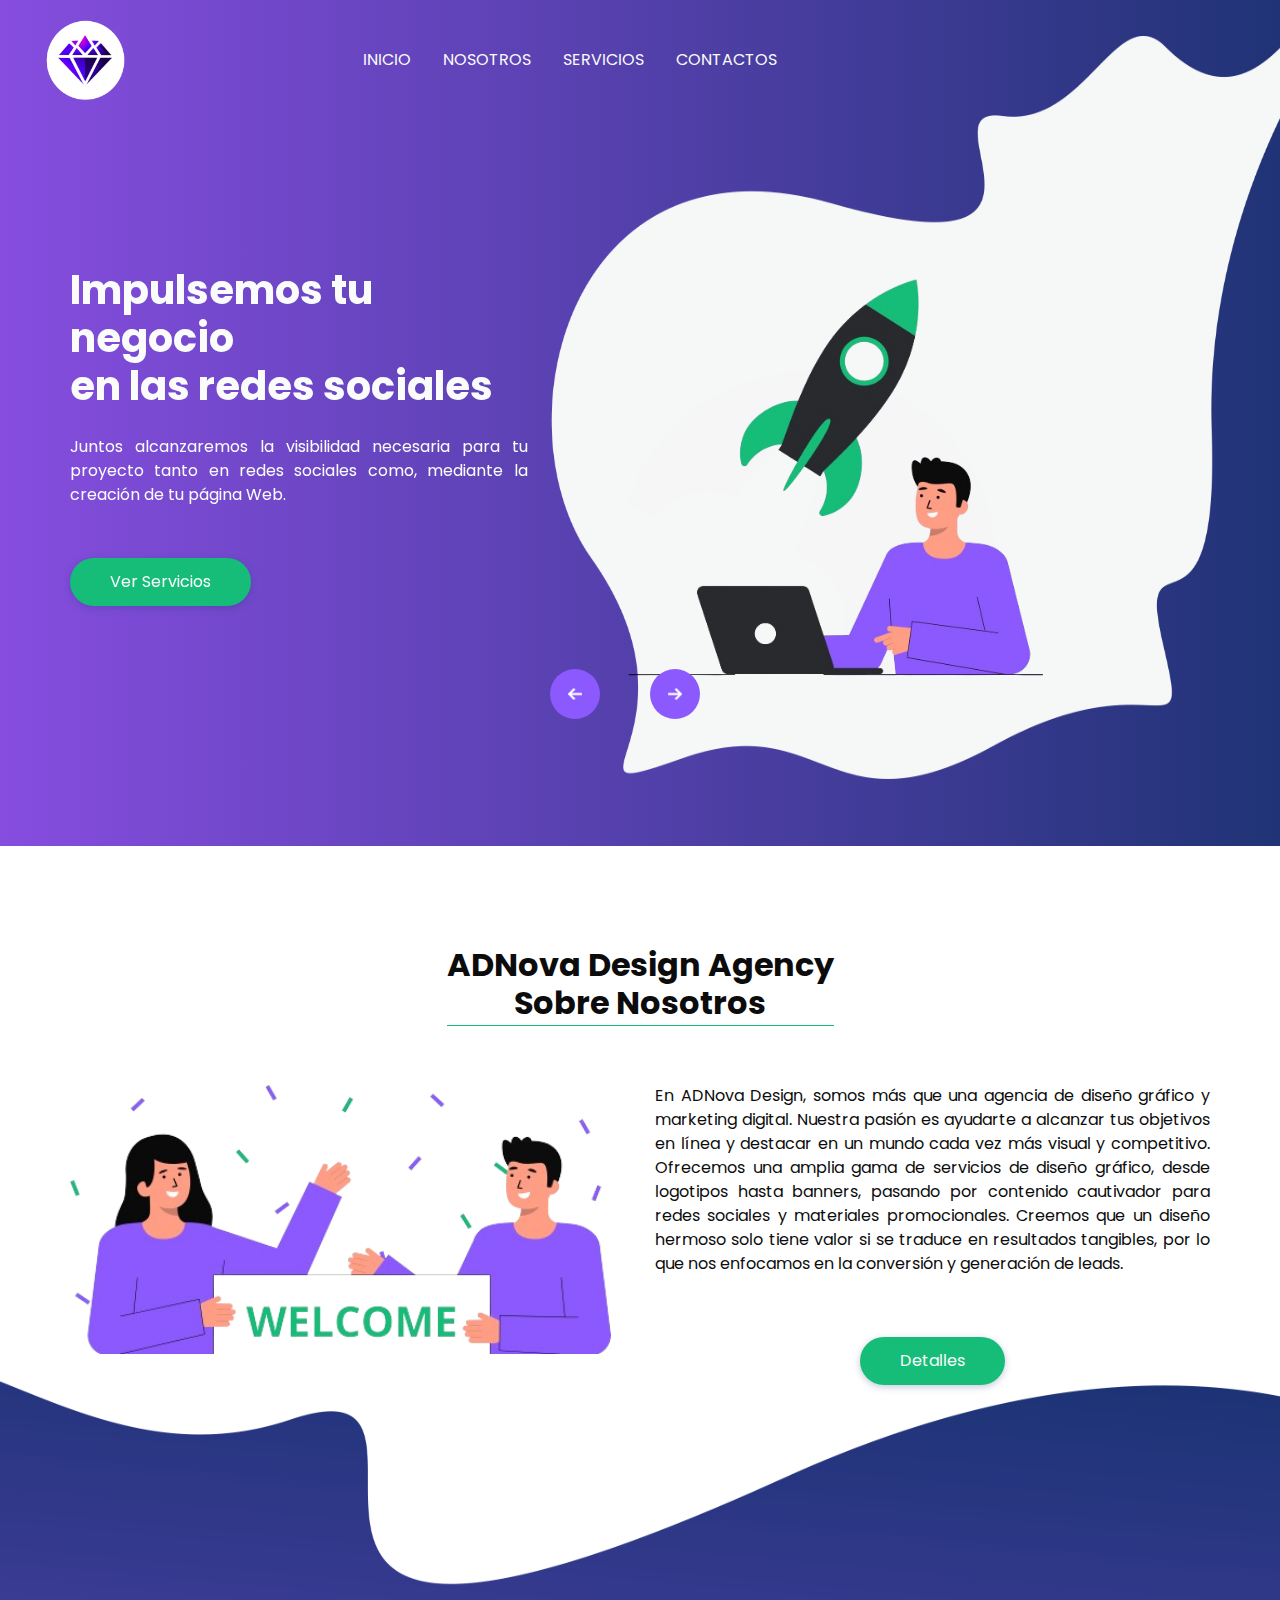
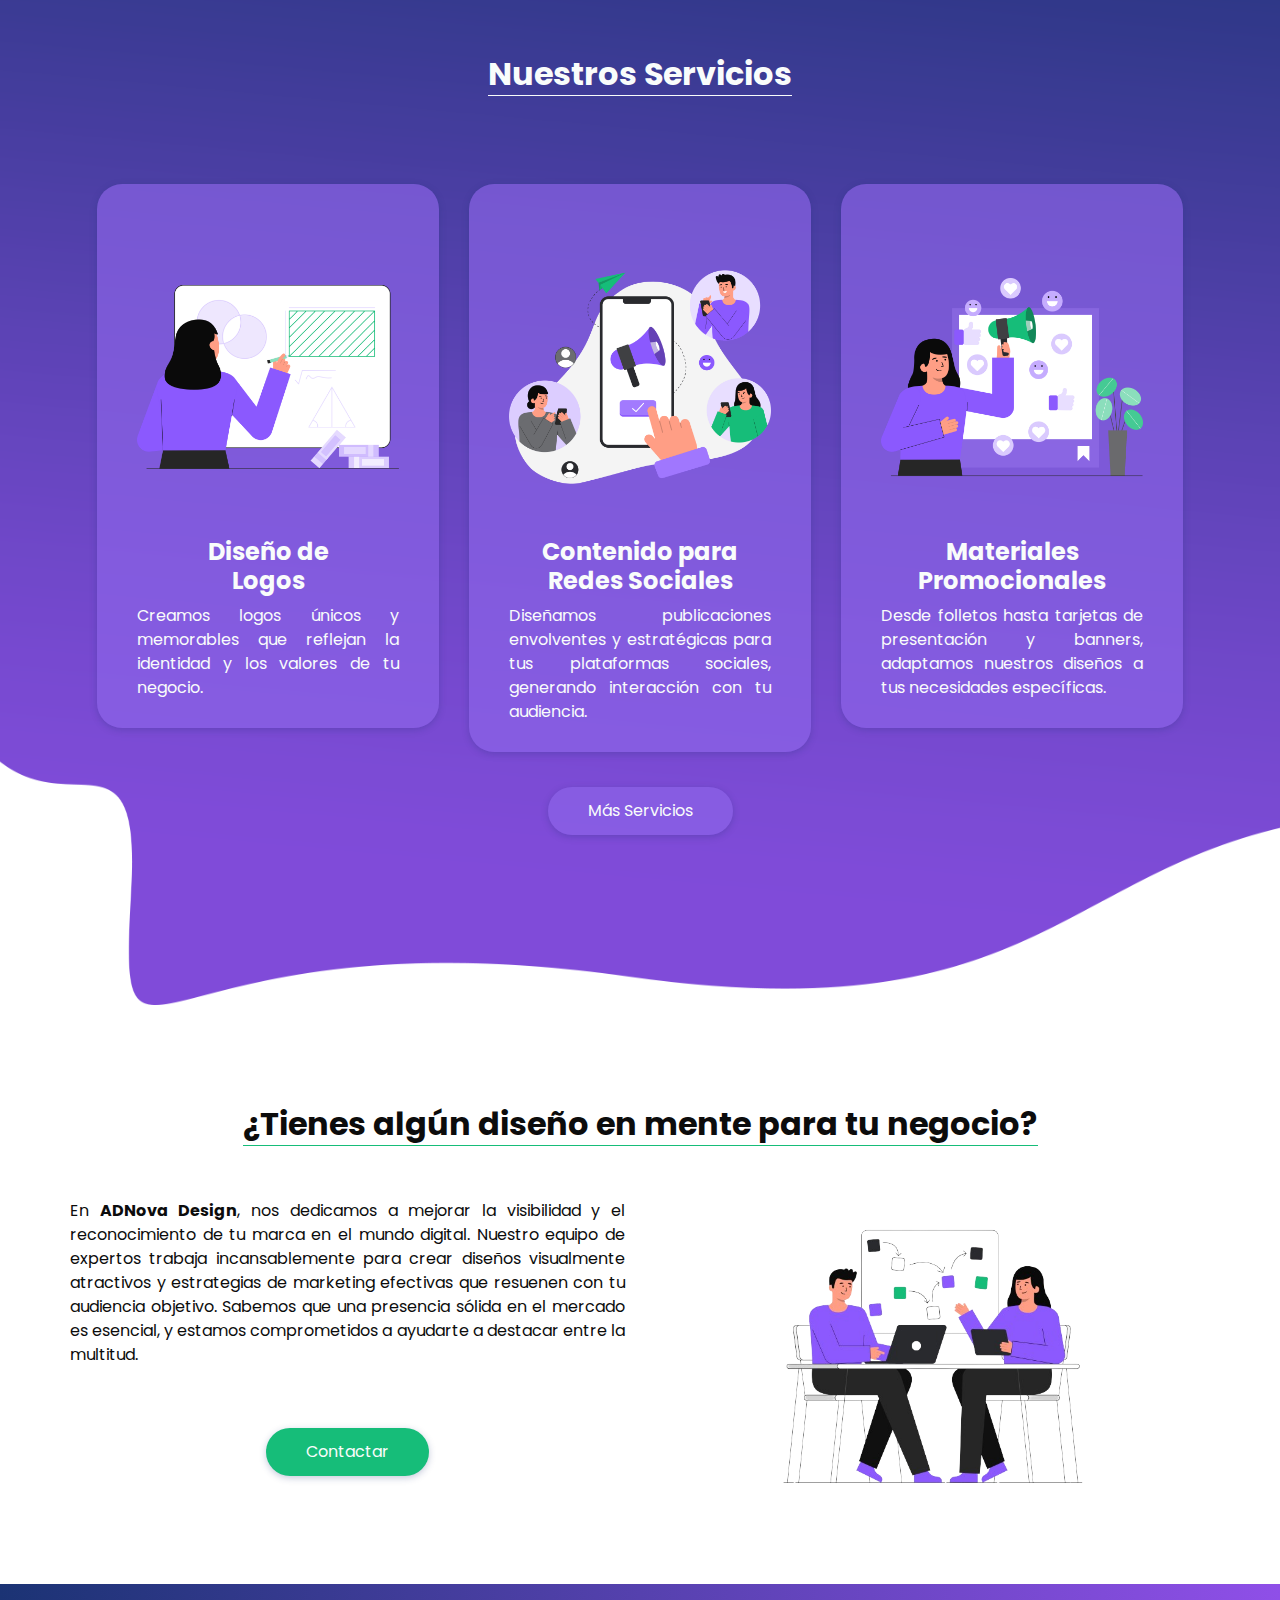
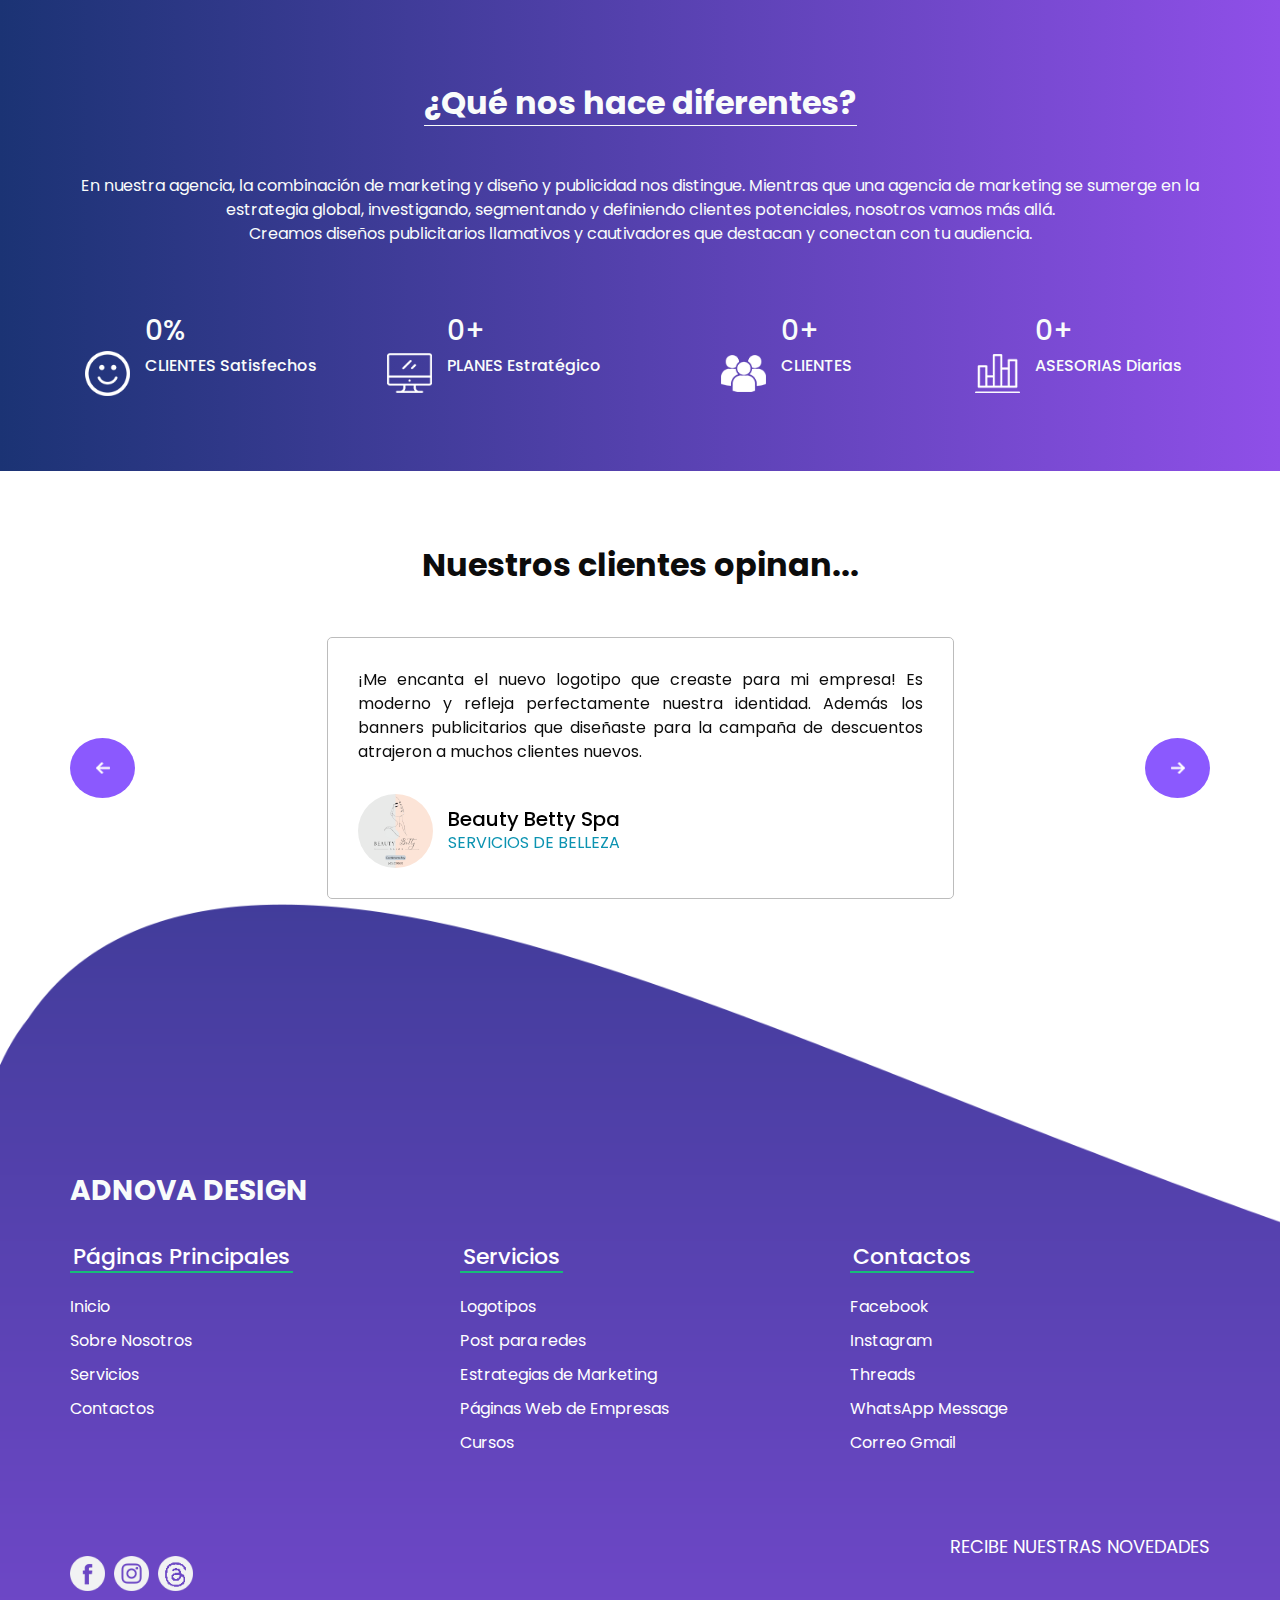
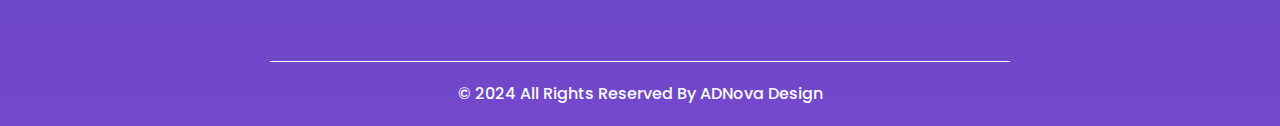
==== index.html @ 24ce938e "Add files via upload" ====
<!DOCTYPE html><html><head><meta charset="utf-8"/>

  
  <meta http-equiv="X-UA-Compatible" content="IE=edge"/>
  <!-- Mobile Metas -->
  <meta name="viewport" content="width=device-width, initial-scale=1, shrink-to-fit=no"/>
  <!-- Site Metas -->
  <meta name="keywords" content=""/>
  <meta name="description" content=""/>
  <meta name="author" content=""/>

  <title>ADNova Design</title>
  <link rel="icon" href="imagenes/logo.png" type="imagenes/logo.png">
  <!-- slider stylesheet -->
  <link rel="stylesheet" type="text/css" href="https://cdnjs.cloudflare.com/ajax/libs/OwlCarousel2/2.1.3/assets/owl.carousel.min.css"/>
  <!-- bootstrap core css -->
  <link rel="stylesheet" type="text/css" href="css/bootstrap.css"/>
  <!-- fonts style -->
  <link href="https://fonts.googleapis.com/css?family=Dosis:400,500|Poppins:400,700&amp;display=swap" rel="stylesheet"/>
  <!-- Custom styles for this template -->
  <link href="css/style.css" rel="stylesheet"/>
  <!-- responsive style -->
  <link href="css/responsive.css" rel="stylesheet"/>
</head>

<body>
  <div class="hero_area">

    <!-- CABECERA DE PAGINA -->
    <header class="header_section">
      <div class="container-fluid">
        <div class="row">
          <div class="col-lg-8">
            <nav class="navbar navbar-expand-lg custom_nav-container ">
              <div class="logo">
                <a class="logo" href="index.html">
                  <img class="img_logo"src="imagenes/logo.png" alt="Logo de mi empresa">
                </a>
              </div>

              <div class="collapse navbar-collapse" id="navbarSupportedContent">
                <div class="d-flex  flex-column flex-lg-row align-items-center">
                  
                  <ul class="navbar-nav">                    
                    <li class="nav-item active">
                      <a class="nav-link" href="index.html">Inicio<span class="sr-only">(current)</span></a>
                    </li>
                    <li class="separador">
                      <a class="nav-link" href=""><span class="sr-only"></span></a>
                    </li>
                    <li class="nav-item">
                      <a class="nav-link" href="#about">Nosotros</a>
                    </li>
                    <li class="separador">
                      <a class="nav-link" href=""><span class="sr-only"></span></a>
                    </li>
                    <li class="nav-item">
                      <a class="nav-link" href="#service">Servicios </a>
                    </li>
                    <li class="separador">
                      <a class="nav-link" href=""><span class="sr-only"></span></a>
                    </li>                    
                    <li class="nav-item">
                      <a class="nav-link" href="#informacion">Contactos </a>
                    </li>                  
                  </ul>
                </div>
              </div>
            </nav>
          </div>
        </div>
      </div>
    </header>
    <!-- end header section -->

    <!-- CABECERA Y CARRUSEL -->
    <section class=" slider_section ">
      <div id="carouselExampleIndicators" class="carousel slide" data-ride="carousel">
        
        <div class="carousel-inner">
          <div class="carousel-item active">
            <div class="container">
              <div class="row">
                <div class="col-lg-5 col-md-6">
                  <div class="slider_detail-box">
                    <h1>
                      Impulsemos tu negocio<br/>
                      en las redes sociales                      
                    </h1>
                    <p>
                      Juntos alcanzaremos la visibilidad necesaria para tu proyecto tanto en redes sociales como, 
                      mediante la creación de tu página Web.
                    </p>
                    <div class="btn-box1">
                      <a href="index.html#service" class="btn-1">
                        Ver Servicios
                      </a>
                    </div>
                  </div>
                </div>
                <div class="col-md-6">
                  <div class="slider_img-box">
                    <img src="imagenes/slider-img1.png" alt=""/>
                  </div>
                </div>
              </div>
            </div>
          </div>      
            <div class="carousel-item">
              <div class="container">
                <div class="row">
                  <div class="col-lg-5 col-md-6">
                    <div class="slider_detail-box">
                      <h1>
                        Convertimos tus ideas<br/>
                        en realidad                        
                      </h1>
                      <p>
                        El diseño creativo y llamativo en tus redes sociales marcarán la diferencia con otros negocios. 
                        Juntos podremos reflejar la esencia de tu marca.
                      </p>
                      <div class="btn-box1">
                        <a href="index.html#service" class="btn-1">
                           Ver Servicios
                        </a>
                      </div>
                    </div>
                  </div>
                  <div class="col-md-6">
                    <div class="slider_img-box">
                      <img src="imagenes/slider-img4.png" alt=""/>
                    </div>
                  </div>
                </div>
              </div>
            </div>         

          <div class="carousel-item">
            <div class="container">
              <div class="row">
                <div class="col-lg-5 col-md-6">
                  <div class="slider_detail-box">
                    <h1>
                      Creamos identidades<br/>
                      de marcas memorables
                    </h1>
                    <p>
                      Nos especializamos en diseñar logos
                      y elementos de marcas que reflejarán tu negocio y dejarán una impresión duradera en los clientes.
                    </p>
                    <div class="btn-box1">
                      <a href="index.html#service" class="btn-1">
                         Ver Servicios
                      </a>
                    </div>
                  </div>
                </div>
                <div class="col-md-6">
                  <div class="slider_img-box">
                    <img src="imagenes/slider-img3.png" alt=""/>
                  </div>
                </div>
              </div>
            </div>
          </div>  
          
          <div class="carousel-item">
            <div class="container">
              <div class="row">
                <div class="col-lg-5 col-md-6">
                  <div class="slider_detail-box">
                    <h1>
                      Asesoría de marketing<br/>                       
                      para triunfadores
                    </h1>
                    <p>
                      Ofrecemos la asesoría necesaria y brindamos herramientas con las que 
                      tu negocio alcanzará las metas que te propongas. 
                    </p>
                    <div class="btn-box1">
                      <a href="index.html#service" class="btn-1">
                        Ver Servicios
                      </a>
                    </div>
                  </div>
                </div>
                <div class="col-md-6">
                  <div class="slider_img-box">
                    <img src="imagenes/slider-img2.png" alt=""/>
                  </div>
                </div>
              </div>
            </div>
          </div>
        </div>
        <div class="carousel_btn-container">
          <a class="carousel-control-prev" href="#carouselExampleIndicators" role="button" data-slide="prev">
            <span class="sr-only">Previous</span>
          </a>
          <a class="carousel-control-next" href="#carouselExampleIndicators" role="button" data-slide="next">
            <span class="sr-only">Next</span>
          </a>
        </div>
      </div>
    </section>
    <!-- end slider section -->
  </div>

  <!-- BIENVENIDA -->

  <section class="welcome_section layout_padding">
    <div class="container">
      <div class="custom_heading-container" id="about">
        <h2>
          ADNova Design Agency<br/>    
          Sobre Nosotros          
        </h2>
      </div>
      <div class="row">
        <div class="col-lg-6">
          <div class="img-box">
            <img src="imagenes/welcome.png" alt=""/>
          </div>
        </div>
        <div class="col-lg-6">
          <div class="detail-box">
            <p>
              En ADNova Design, somos más que una agencia de diseño gráfico y marketing digital. 
              Nuestra pasión es ayudarte a alcanzar tus objetivos en línea y destacar en un mundo cada vez más visual y competitivo. 
              Ofrecemos una amplia gama de servicios de diseño gráfico, desde logotipos hasta banners, 
              pasando por contenido cautivador para redes sociales y materiales promocionales. 
              Creemos que un diseño hermoso solo tiene valor si se traduce en resultados tangibles, por lo que nos 
              enfocamos en la conversión y generación de leads.
            </p>
            <div>
              <a href="nosotros.html">
                Detalles
              </a>
            </div>
          </div>
        </div>
      </div>
    </div>
  </section>

  <!-- end welcome section -->

  <!-- SERVICIOS -->
  <section class="service_section" >
    <div class="container">
      <div class="custom_heading-container" id="service">
        <h2>
          Nuestros Servicios
        </h2>
      </div>
      <div class="service_container layout_padding2">
        <div class="service_box">
          <a href="https://api.whatsapp.com/send/?phone=5359072053&text=Hola.+Me+interesa+el+servicio+de+Dise%C3%B1o+de+Logos.+%C2%BFPuede+brindarme+m%C3%A1s+informaci%C3%B3n%3F&type=phone_number&app_absent=0" target="_blank" rel="noopener noreferrer">
          <div class="img-box">
            <img src="imagenes/s-1.png" alt=""/>
          </div>
          <div class="detail-box">
            <h4>
              Diseño de<br/>
              Logos              
            </h4>
            <p>
              Creamos logos únicos y memorables que reflejan la identidad y los valores de tu negocio.
            </p>
          </div>
          </a>
        </div>

        <div class="service_box">
          <a href="https://api.whatsapp.com/send/?phone=5359072053&text=Hola.+Me+interesa+el+servicio+de+Contenido+para+Redes+Sociales.+%C2%BFPuede+brindarme+m%C3%A1s+informaci%C3%B3n%3F&type=phone_number&app_absent=0" target="_blank" rel="noopener noreferrer">
          <div class="img-box">
            <img src="imagenes/s-2.png" alt=""/>
          </div>
          <div class="detail-box">
            <h4>
              Contenido para<br/>
              Redes Sociales
                            
            </h4>
            <p>
              Diseñamos publicaciones envolventes y estratégicas para tus plataformas sociales, 
              generando interacción con tu audiencia.
            </p>
          </div>
          </a>
        </div>

        <div class="service_box">
          <a href="https://api.whatsapp.com/send/?phone=5359072053&text=Hola.+Me+interesa+el+servicio+de+Materiales+Promocionales.+%C2%BFPuede+brindarme+m%C3%A1s+informaci%C3%B3n%3F&type=phone_number&app_absent=0" target="_blank" rel="noopener noreferrer">
          <div class="img-box">
            <img src="imagenes/s-3.png" alt=""/>
          </div>
          <div class="detail-box">
            <h4>
              Materiales<br/>
              Promocionales  
                          
            </h4>
            <p>
              Desde folletos hasta tarjetas de presentación y banners, adaptamos nuestros diseños a tus necesidades específicas.
            </p>
          </div>
          </a>
        </div>

        <div class="btn-box3">
          <a href="#" class="btn-3">
            Más Servicios
          </a>
        </div>
      </div>      
    </div>
  </section>
  <!-- end service section -->

  <!--PROBLEMAS  -->
  <section class="problem_section layout_padding">
    <div class="container">
      <div class="custom_heading-container">
        <h2>
          ¿Tienes algún diseño en mente para tu negocio?
        </h2>
      </div>
      <div class="row">        
        <div class="col-lg-61">
          <div class="detail-box">      
          <p>
            En <b>ADNova Design</b>, nos dedicamos a mejorar la visibilidad y el reconocimiento de tu marca en el mundo digital.
            Nuestro equipo de expertos trabaja incansablemente para crear diseños visualmente atractivos y estrategias 
            de marketing efectivas que resuenen con tu audiencia objetivo. Sabemos que una presencia sólida en el mercado 
            es esencial, y estamos comprometidos a ayudarte a destacar entre la multitud.
          </p>
          <div class="btn-box4">
            <a href="https://wa.link/h7ff42" target="_blank" rel="noopener noreferrer">
              Contactar 
            </a>
            </div>          
          </div>
         </div>

         <div class="col-lg-61">
          <div class="img-box">
            <img src="imagenes/problem.png" alt=""/>
          </div>
        </div>
        </div>
      </div>
    </div>
  </section>
  <!-- end problem section -->
  
  <!-- PORQUE PREFERIRNOS -->
  <section class="why_section layout_padding">
    <div class="container">
      <div class="custom_heading-container">
        <h2>
          ¿Qué nos hace diferentes?
        </h2>
      </div>
      <div class="content-container">
        <p>
          
En nuestra agencia, la combinación de marketing y diseño y publicidad nos distingue. 
Mientras que una agencia de marketing se sumerge en la estrategia global, investigando, segmentando y definiendo clientes potenciales, nosotros vamos más allá. 
        </br>Creamos diseños publicitarios llamativos y cautivadores que destacan y conectan con tu audiencia.

        </p>
        <div class="row">
          <div class="col-md-3 col-sm-6">
            <div class="img-box">
              <img src="imagenes/smiley.png" alt=""/>
            </div>
            <div class="detail-box">
              <h3 id="clientSatisfaction">
                0%
              </h3>
              <h6>
                CLIENTES Satisfechos
              </h6>
            </div>
          </div>
          <div class="col-md-3 col-sm-6">
            <div class="img-box">
              <img src="imagenes/monitor.png" alt=""/>
            </div>
            <div class="detail-box">
              <h3 id="strategicPlans">
                0+
              </h3>
              <h6>
                PLANES Estratégico
              </h6>
            </div>
          </div>
          <div class="col-md-3 col-sm-6">
            <div class="img-box">
              <img src="imagenes/multipleusers.png" alt=""/>
            </div>
            <div class="detail-box">
              <h3 id="clients">
                0+
              </h3>
              <h6>
                CLIENTES
              </h6>
            </div>
          </div>
          <div class="col-md-3 col-sm-6">
            <div class="img-box">
              <img src="imagenes/bar-chart.png" alt=""/>
            </div>
            <div class="detail-box">
              <h3 id="dailyConsultations">
                0+
              </h3>
              <h6>
                ASESORIAS Diarias
              </h6>
            </div>
          </div>
        </div>
      </div>
    </div>
  </section> 
        

  <!-- end why section -->

  <!-- CLIENTES  -->
  <section class="client_section layout_padding">
    <div class="container">
      <h2>
        Nuestros clientes opinan...
      </h2>
      <div id="carouselExampleControls" class="carousel slide" data-ride="carousel">
        <div class="carousel-inner">
          <div class="carousel-item active">
            <div class="client_container layout_padding2">
              <div class="client_text">
                <p>
                  ¡Me encanta el nuevo logotipo que creaste para mi empresa! Es moderno y refleja perfectamente nuestra identidad.
                  Además los banners publicitarios que diseñaste para la campaña de descuentos atrajeron a muchos clientes nuevos.
                </p>
                <div class="detail-box">
                  <div class="img-box">                  
                    <img src="imagenes/beauty.png" alt="Beauty Betty Spa"/>
                  </div>
                  <div class="name">
                    <a href="https://www.instagram.com/beautybettyspa?igsh=N2N0ZjhuNXo4azRz" target="_blank" rel="noopener noreferrer"> 
                    <h5>
                      Beauty Betty Spa
                    </h5>
                    <p>
                      Servicios de Belleza
                    </p>
                  </a>              
                  </div>
              </div>              
            </div>
          </div>
          </div>
          <div class="carousel-item">
            <div class="client_container layout_padding2">
              <div class="client_text">
                <p>
                  Son muy preparados en lo que hacen y como lo hacen. Gracias por la asesoria brindada para mi proyecto. He aprendido muchas cosas en el trabajo junto a ADNova Design.
                </p>
                <div class="detail-box">
                  <div class="img-box">
                    <img src="imagenes/manualidadesmaranatha.jpg" alt=""/>
                  </div>
                  <div class="name">
                    <a href="https://www.facebook.com/profile.php?id=61554557801464" target="_blank" rel="noopener noreferrer"> 
                      <h5>
                        Manualidades Maranatha
                      </h5>
                      <p>
                        Emprendimiento Creativo 
                      </p>
                    </a>
                  </div>
                </div>              
              </div>
            </div>
          </div>         
        </div>
        <a class="carousel-control-prev" href="#carouselExampleControls" role="button" data-slide="prev">
          <span class="sr-only">Previous</span>
        </a>
        <a class="carousel-control-next" href="#carouselExampleControls" role="button" data-slide="next">
          <span class="sr-only">Next</span>
        </a>
      </div>

    </div>
  </section>
  <!-- end client section -->

  

   <!-- INFORMACIÓN -->
   <div class="footer_bg" >   
    <section class="info_section layout_padding2-bottom">
      <div class="container">
        <h3 class="" id="informacion">
          ADNova Design
        </h3>
      </div>
      <div class="container info_content">

        <div>
          <div class="row">
            <div class="col-md-6 col-lg-4">
              <div class="d-flex">
                <h5>Páginas Principales</h5>
              </div>
              <div class="d-flex ">
                <ul>
                  <li>
                    <a href="index.html">Inicio</a>
                  </li>
                  <li>
                    <a href="index.html#about">
                      Sobre Nosotros
                    </a>
                  </li>
                  <li>
                    <a href="index.html#service">Servicios</a>
                  </li>
                  <li>
                    <a href="index.html#contacto">Contactos
</a>
                  </li>
                  <li>
                    <a href=""></a>
                  </li>
                </ul>
                
              </div>
            </div>
            <div class="col-md-6 col-lg-4">
              <div class="d-flex">
                <h5>Servicios</h5>
              </div>
              <div class="d-flex ">
                <ul>
                  <li>
                    <a href="">Logotipos</a>
                  </li>
                  <li>
                    <a href="">Post para redes</a>
                  </li>
                  <li>
                    <a href="">Estrategias de Marketing</a>
                  </li>
                  <li>
                    <a href="">Páginas Web de Empresas</a>
                  </li>
                  <li>
                    <a href="">Cursos</a>
                  </li>
                </ul>
                
              </div>
            </div>
            <div class="col-md-6 col-lg-4">
              <div class="d-flex">
                <h5>Contactos</h5>
              </div>
              <div class="d-flex ">
                <ul>
                  <li>
                    <a href="https://www.facebook.com/profile.php?id=61553894033337" target="_blank" rel="noopener noreferrer">Facebook</a>
                  </li>
                  <li>
                    <a href="https://www.instagram.com/adnovadesign/" target="_blank" rel="noopener noreferrer">Instagram</a>
                  </li>
                  <li>
                    <a href="https://www.threads.net/@adnovadesign" target="_blank" rel="noopener noreferrer">Threads</a>
                  </li>
                  <li>
                    <a href="https://wa.link/h7ff42" target="_blank" rel="noopener noreferrer">WhatsApp Message</a>
                  </li>
                  <li>
                    <a href="mailto:agenciaadnovadesign@gmail.com" target="_blank" rel="noopener noreferrer">Correo Gmail</a>
                  </li>
                </ul>
                
              </div>
            </div>
          </div>
        </div>
        <div class="d-flex flex-column flex-lg-row justify-content-between align-items-center align-items-lg-baseline">
          <div class="social-box">
            <a href="https://www.facebook.com/profile.php?id=61553894033337" target="_blank" rel="noopener noreferrer">
              <img src="imagenes/fb.png" alt="Facebook">
            </a>            
            <a href="https://www.instagram.com/adnovadesign/" target="_blank" rel="noopener noreferrer">
              <img src="imagenes/instagram1.png" alt="">
            </a>
            <a href="https://www.threads.net/@adnovadesign" target="_blank" rel="noopener noreferrer">
              <img src="imagenes/threads.png" alt="Threads">
            </a>
          </div>
          <div class="form_container mt-5">
            <form action="">
              <label for="subscribeMail">
                <a href="suscripcion.html" target="_blank" rel="noopener noreferrer">Recibe nuestras novedades</a>
              </label>
              
            </form>
          </div>
        </div>
      </div>

    </section>

    <!-- end info_section -->

    <!-- footer section -->
    <section class="container-fluid footer_section">
      <p>
        © 2024 All Rights Reserved By
        <a href="index.html">ADNova Design</a>
      </p>
    </section>
    <!-- footer section -->
  </div>

  <script type="text/javascript" src="js/jquery-3.4.1.min.js"></script>
  <script type="text/javascript" src="js/bootstrap.js"></script>
  <script type="text/javascript" src="js/updateNumbers.js"></script>
  

</body>
</html>
---- css/style.css ----
body {
  font-family: "Poppins", sans-serif;
  color: #0c0c0c;
  background-color: #ffffff;
}
.logo {
  align-items: left;
  margin-top: -10% ;
  width: 100px;
  height: 100px;
}

.img_logo{
  width: 80px;
  padding: 0;
}


.layout_padding {
  padding: 75px 0;
}

.layout_padding2 {
  padding: 45px 0;
}

.layout_padding2-top {
  padding-top: 45px;
}

.layout_padding2-bottom {
  padding-bottom: 45px;
}

.layout_padding-top {
  padding-top: 75px;
}

.layout_padding-bottom {
  padding-bottom: 75px;
}

.custom_heading-container {
  display: -webkit-box;
  display: -ms-flexbox;
  display: flex;
  -webkit-box-pack: center;
      -ms-flex-pack: center;
          justify-content: center;
}

.custom_heading-container h2 {
  margin-top: 25px;
  font-weight: bold;
  border-bottom: 1px solid #16BD79;
  padding-bottom: 2px;
}

/*header section*/
.hero_area {
  height: 94vh;
  background: -webkit-gradient(linear, left top, right top, from(#864ddf), to(#203376));
  background: linear-gradient(to right, #864ddf, #203376);
}

.hero_area::before {
  content: "";
  position: absolute;
  width: 58%;
  height: 86%;
  background-image: url(../imagenes/hero-bg.png);
  background-size: 100% 100%;
  background-repeat: no-repeat;
  top: 25px;
  right: 0;
}

.sub_page .hero_area {
  height: auto;
}

.sub_page .hero_area::before {
  display: none;
}

.hero_area.sub_pages {
  height: auto;
}

.header_section {
  padding-top: 15px;
}

.header_section .container-fluid {
  padding-right: 25px;
  padding-left: 45px;
}

.header_section .nav_container {
  margin: 0 auto;
}

.custom_nav-container.navbar-expand-lg .navbar-nav .nav-link {    
  color: #f9fcfb;
  text-align: center;
  text-transform: uppercase;
  
}

.navbar-nav {
  padding: 20px 20px;
  padding-left: 230px;
  padding-right: 100px;
}

a,
a:hover,
a:focus {
  text-decoration: none;
}

a:hover,
a:focus {
  color: #16BD79;
    -webkit-transform: translateY(-7px);
            transform: translateY(-7px);
  }

.btn,
.btn:focus {
  outline: none !important;
  -webkit-box-shadow: none;
          box-shadow: none;
}

.navbar-brand,
.navbar-brand:hover {
  text-transform: uppercase;
  font-weight: bold;
  font-size: 24px;
  color: #16BD79;
}

.navbar-brand {
  display: -webkit-box;
  display: -ms-flexbox;
  display: flex;
  -webkit-box-align: center;
      -ms-flex-align: center;
          align-items: center;
}

.navbar-brand span {
  font-size: 25px;
  font-weight: 700;
  color: #f9fcfb;
  margin-top: 5px;
  text-transform: uppercase;
}

.custom_nav-container {
  z-index: 99999;
  padding: 5px 0;
}

/*end header section*/
/* slider section */
.slider_section {
  color: #f9fcfb;
  display: -webkit-box;
  display: -ms-flexbox;
  display: flex;
  -webkit-box-orient: vertical;
  -webkit-box-direction: normal;
      -ms-flex-direction: column;
          flex-direction: column;
  height: 90%;
  -webkit-box-pack: center;
      -ms-flex-pack: center;
          justify-content: center;
}

.slider_section .row {
  -webkit-box-align: center;
      -ms-flex-align: center;
          align-items: center;
}

.slider_section #carouselExampleIndicators {
  position: unset;
}

.slider_section .carousel_btn-container {
  margin-left: 550px;
  width: 150px;
  top: 50px;
  bottom: 0px;
  display: -webkit-box;
  display: -ms-flexbox;
  display: flex;
  -webkit-box-pack: justify;
      -ms-flex-pack: justify;
          justify-content: space-between;
  left: 2%;
  z-index: 999;
}

.slider_section .carousel_btn-container .carousel-control-prev,
.slider_section .carousel_btn-container .carousel-control-next {
  position: relative;
  width: 50px;
  height: 50px;
  border: none;
  border-radius: 100%;
  opacity: 1;
  background-repeat: no-repeat;
  background-size: 14px;
  background-position: center;
  background-color: #8B59FE ;
  -webkit-transform: translateY(-50%);
          transform: translateY(-50%);
}


.slider_section .carousel_btn-container .carousel-control-next {
right: 0;
}

.slider_section .carousel_btn-container .carousel-control-prev {
left: 0;
}

.slider_section .carousel_btn-container .carousel-control-prev:hover,
.slider_section .carousel_btn-container .carousel-control-next:hover {
  background-color: #16BD79;
}

.slider_section .carousel_btn-container .carousel-control-prev {
  background-image: url(../imagenes/prev.png);
}

.slider_section .carousel_btn-container .carousel-control-next {
  background-image: url(../imagenes/next.png);
}

.slider_section ol.carousel-indicators {
  margin: 0;
  width: 75px;
  bottom: 10%;
  left: 47.5%;
}

.slider_section ol.carousel-indicators li.active {
  display: block;
}

.slider_detail-box h1 {
  font-weight: bold;
  margin-bottom: 25px;
}

.slider_detail-box .btn-box1 a {
  display: inline-block;
  padding: 12px 40px;
  background-color: #16BD79;
  color: #f9fcfb;
  border-radius: 25px;
  -webkit-box-shadow: 0px 2px 7px 0px rgba(32, 50, 117, 0.26);
  box-shadow: 0px 2px 7px 0px rgba(32, 50, 117, 0.26);
  -webkit-transition: all .3s;
  transition: all .3s;
  border: none;
  margin: 35px 0 50px 0;
}

.slider_detail-box .btn-box1 a:hover {
  -webkit-transform: translateY(-7px);
          transform: translateY(-7px);
}

.slider_img-box {
  width: 75%;
  margin: 0 auto;
}

.slider_img-box img {
  width: 100%;
}

.welcome_section {
  text-align: center;
}

.welcome_section.container.row.col-lg-6:first-child {
  float: left;
  width: 50%;
}

.welcome_section.container.row.col-lg-6:last-child {
  float: right;
  width: 50%;  
}

.welcome_section .img-box {
  width: 65%;
  
}
.welcome_section.img-box img {
  margin-top: 45px;
}

.welcome_section .detail-box {
  margin-top: 50px;
}

.welcome_section .detail-box a {
  display: inline-block;
  padding: 12px 40px;
  background-color: #16BD79;
  color: #f9fcfb;
  border-radius: 25px;
  -webkit-box-shadow: 0px 2px 7px 0px rgba(32, 50, 117, 0.26);
  box-shadow: 0px 2px 7px 0px rgba(32, 50, 117, 0.26);
  -webkit-transition: all .3s;
  transition: all .3s;
  border: none;
  margin-top: 45px;
  margin-bottom: 45px;
}

.welcome_section .detail-box a:hover {
  background-color: #8B59FE;
  -webkit-transform: translateY(-7px);
          transform: translateY(-7px);
}

.service_section {
  text-align: center;
  color: #f9fcfb;
  background-image: url(../imagenes/service-bg.png);
  background-size: 100% 100%;
  padding-top: 275px;
  padding-bottom: 125px;
  background-repeat: no-repeat;
  margin-top: -150px;
}

.service_section .custom_heading-container h2 {
  border-color: #f9fcfb;
}

.service_section .service_container {
  display: -webkit-box;
  display: -ms-flexbox;
  display: flex;
  -webkit-box-pack: center;
      -ms-flex-pack: center;
          justify-content: center;
  -ms-flex-wrap: wrap;
      flex-wrap: wrap;
}

.service_section .service_container .service_box {
  width: 30%;
  min-width: 300px;
  margin: 35px 15px;
}

.service_section .service_container .service_box .img-box {
  border-radius: 18px;
  overflow: hidden;
}

.service_section .service_container .service_box .img-box img {
  width: 100%;
}

.service_section .service_container .service_box .detail-box {
  margin-top: 30px;
}

.service_section .service_container .service_box .detail-box h4 {
  font-weight: bold;
}

.service_section a {
  display: inline-block;
  padding: 12px 40px;
  background-color: #8d66e9a6;
  color: #f9fcfb;
  border-radius: 25px;
  -webkit-box-shadow: 0px 2px 7px 0px rgba(32, 50, 117, 0.26);
  box-shadow: 0px 2px 7px 0px rgba(32, 50, 117, 0.26);
  -webkit-transition: all .3s;
  transition: all .3s;
  border: none;
}

.service_section a:hover {
  background-color: #16BD79 ;
  -webkit-transform: translateY(-7px);
          transform: translateY(-7px);
}

.sub_page .service_section {
  margin-top: 00px;
  margin-bottom: 150px;
}

.problem_section {
  text-align: center;
}

.problem_section.container.row.col-lg-61:first-child {
  float: left;
  width: 50%;
}

.problem_section.container.row.col-lg-61:last-child {
  float: right;
  width: 50%;  
}

.problem_section .p {
text-align: justify;
}

     

.problem_section .img-box {
  align-items: center;  
  margin: 0 auto;
}

.problem_section .img-box img {
  width: 55%;
}

.problem_section .detail-box {
  margin-top: 45px;
}

.problem_section .detail-box a {
  display: inline-block;
  padding: 12px 40px;
  background-color: #16BD79;
  color: #f9fcfb;
  border-radius: 25px;
  -webkit-box-shadow: 0px 2px 7px 0px rgba(32, 50, 117, 0.26);
  box-shadow: 0px 2px 7px 0px rgba(32, 50, 117, 0.26);
  -webkit-transition: all .3s;
  transition: all .3s;
  border: none;
  margin-top: 45px;
}

.problem_section .detail-box a:hover {
  background-color: #8B59FE;
  -webkit-transform: translateY(-7px);
          transform: translateY(-7px);
}

.why_section {
  color: #f9fcfb;
  background: -webkit-gradient(linear, left top, right top, from(#1b3374), to(#8f4fe8));
  background: linear-gradient(to right, #1b3374, #8f4fe8);
}

.why_section .custom_heading-container h2 {
  border-color: #f9fcfb;
}

.why_section p {
  text-align: center;
  margin: 40px 0 55px 0;
}

.why_section .row .col-md-3 {
  display: -webkit-box;
  display: -ms-flexbox;
  display: flex;
  -webkit-box-align: center;
      -ms-flex-align: center;
          align-items: center;
  -webkit-box-pack: center;
      -ms-flex-pack: center;
          justify-content: center;
}

.why_section .row .col-md-3 .img-box {
  width: 45px;
  margin-right: 15px;
}

.why_section .row .col-md-3 .img-box img {
  width: 100%;
}

.client_section h2 {
  font-weight: bold;
  text-align: center;
}

.client_section .carousel-control-prev,
.client_section .carousel-control-next {
  width: 65px;
  height: 60px;
  border: none;
  border-radius: 100%;
  opacity: 1;
  background-repeat: no-repeat;
  background-size: 14px;
  background-position: center;
  background-color: #8B59FE;
  top: 50%;
  -webkit-transform: translateY(-50%);
          transform: translateY(-50%);
}

.client_section .carousel-control-prev:hover,
.client_section .carousel-control-next:hover {
  background-color: #16BD79;

}

.client_section .carousel-control-prev {
  background-image: url(../imagenes/prev.png);
}

.client_section .carousel-control-next {
  background-image: url(../imagenes/next.png);
}

.client_container {
  width: 55%;
  margin: 0 auto;
}

.client_container .client_text {
  padding: 30px;
  border: 1px solid #bcbcbc;
  border-radius: 5px;
}

.client_container .detail-box {
  display: -webkit-box;
  display: -ms-flexbox;
  display: flex;
  -webkit-box-align: center;
      -ms-flex-align: center;
          align-items: center;
  margin-top: 30px;
}

.client_container .detail-box .img-box {
  width: 75px;
  margin-right: 15px;
  border: 10px;
  border-radius: 100%;
  overflow: hidden;
}

.client_container .detail-box .img-box img {
  width: 100%;
  margin-top: -1px;
}

.client_container .detail-box .name h5 {
  margin: 0;
}

.client_container .detail-box .name p {
  text-transform: uppercase;
  color: #0b93b1;
  margin: 0;
}

.contact_section .contact_heading {
  text-align: center;
  margin-bottom: 45px;
}

.contact_section .contact_heading h2 {
  font-weight: bold;
}

.contact_section form .form-control {
  border: none;
  background-color: #f2f3f4;
  outline: none;
  -webkit-box-shadow: none;
          box-shadow: none;
  border-radius: 0;
  height: 50px;
}

.contact_section form .form-control#inputMessage {
  height: 120px;
}

.contact_section form select.form-control {
  -webkit-appearance: none;
     -moz-appearance: none;
          appearance: none;
  position: relative;
  background-image: url(../imagenes/down-arrow.png);
  background-repeat: no-repeat;
  background-position: 98%;
}

.contact_section button {
  display: inline-block;
  padding: 12px 40px;
  background-color: #a053f9;
  color: #f9fcfb;
  border-radius: 5px;
  -webkit-box-shadow: 0px 2px 7px 0px rgba(32, 50, 117, 0.26);
  box-shadow: 0px 2px 7px 0px rgba(32, 50, 117, 0.26);
  -webkit-transition: all .3s;
  transition: all .3s;
  border: none;
  text-transform: uppercase;
  -webkit-box-shadow: none;
          box-shadow: none;
  outline: none;
  margin-top: 35px;
  font-size: 15px;
}

.contact_section button:hover {
  -webkit-transform: translateY(-7px);
          transform: translateY(-7px);
}

/* info section */
.footer_bg {
  background-image: url(../imagenes/footer-bg.png);
  background-size: cover;
  padding-top: 280px;
  margin-top: -125px;
}

.info_section {
  position: relative;
  font-family: "Poppins", sans-serif;
}

.info_section h3 {
  text-transform: uppercase;
  font-weight: bold;
  color: #f9fcfb;
  margin-bottom: 35px;
}

.info_section img {
  width: 100%;
}

.info_section ul {
  padding: 0;
}

.info_section ul li {
  list-style-type: none;
  margin: 10px 0;
}

.info_section ul li a,
.info_section ul li a:hover {
  color: #fff;
}

.info_section h5 {
  margin-bottom: 12px;
  font-size: 22px;
  color: #fff;
  padding: 1px 3px;
  border-bottom: 2px solid #16BD79;
}

.info_section .social-box {
  margin: 25px 0;
}

.info_section .social-box img {
  width: 35px;
  margin-right: 5px;
}

.form_container form {
  display: -webkit-box;
  display: -ms-flexbox;
  display: flex;
  -webkit-box-align: center;
      -ms-flex-align: center;
          align-items: center;
}

.info_section .form_container label {
  margin: 0;
  font-size: 18px;
  text-transform: uppercase;
  color: #fff;
}

.info_section .form_container input {
  width: 300px;
  height: 40px;
  border: none;
  outline: none;
  padding-left: 15px;
  background-color: #fff;
  margin-left: 45px;
  margin-right: 10px;
}

.info_section .form_container button {
  display: inline-block;
  padding: 8px 50px;
  background-color: #16BD79;
  color: #f9fcfb;
  border-radius: 5px;
  -webkit-box-shadow: 0px 2px 7px 0px rgba(32, 50, 117, 0.26);
  box-shadow: 0px 2px 7px 0px rgba(32, 50, 117, 0.26);
  -webkit-transition: all .3s;
  transition: all .3s;
  border: none;
  border: none;
  text-transform: uppercase;
}

.info_section .form_container button:hover {
  -webkit-transform: translateY(-7px);
          transform: translateY(-7px);
}

.info_section .form_container button:hover {
  -webkit-transform: none;
          transform: none;
}

/* end info section */
/* footer section*/
.footer_section {
  font-weight: 500;
  display: -webkit-box;
  display: -ms-flexbox;
  display: flex;
  -webkit-box-pack: center;
      -ms-flex-pack: center;
          justify-content: center;
}

.footer_section p {
  color: #f9fcfb;
  margin: 0;
  text-align: center;
  padding: 20px 15%;
  border-top: 1px solid #f9fcfb;
}

.footer_section a {
  color: #f9fcfb;
}

/* end footer section*/
/*# sourceMappingURL=style.css.map */
---- css/responsive.css ----
@media (min-width: 1200px) {
  .container {
    max-width: 1170px;
  }
}

@media (max-width: 1190px) {
  .service_section {
    background-size: cover;
    display: flex;
    flex-wrap: wrap;
}
}

@media (max-width: 1120px) {
  .footer_bg {
    margin-top: 0;
  }
}

@media (max-width: 992px) {
  .custom_nav-container .nav_search-btn {
    background-position: center;
  }

  .hero_area::before {
    display: none;
  }
  
  .logo {
    display: flex;
    justify-content: center;
    align-items: center;
    position: relative;
    top: 50px;
    left: 0;
    width: 100%;
    height: 100px;
  }

  .btn-box1 {
    display: center;
    margin-top: 120px;
  }

  .slider_section ol.carousel-indicators {
    display: none;

  }

  .slider_img-box img {
    z-index: 1;
    position: relative;
    
  }

  .slider_img-box {
    position: top;
  }

  .slider_img-box::before {
    background-image: url(../imagenes/hero-bg-mobile.png);
    width: 100%;
    height: 100%;
    content: "";
    position: absolute;
    background-size: cover;
    z-index: 0;
    left: 0;
    top: 0;
    transform: scale(1.7);
  }


  .hero_area {
    height: auto;
  }

  .slider_detail-box {
    margin-top: 35px;
    margin-bottom: 45px;
  }

  .slider_img-box {
    margin-bottom: 75px;
  }

  .slider_section .carousel_btn-container {
    display: none;
  }

  
  .service_section {
    background-size: cover;
    padding: 20%;
  }
}

@media (max-width: 768px) {
  .welcome_section.img-box img {
      width: 100%;
    }
  
    
  .slider_detail-box .btn-box a {
    display: inline-block;
    padding: 12px 40px;
    background-color: #16BD79;
    color: #f9fcfb;
    border-radius: 25px;
    -webkit-box-shadow: 0px 2px 7px 0px rgba(32, 50, 117, 0.26);
    box-shadow: 0px 2px 7px 0px rgba(32, 50, 117, 0.26);
    -webkit-transition: all .3s;
    transition: all .3s;
    border: none;
    margin: 35px 0 50px 0;
  }
  
  .slider_detail-box .btn-box a:hover {
    -webkit-transform: translateY(-7px);
            transform: translateY(-7px);
  }
  
  
    .slider_img-box {
      width: 75%;
      margin-top: -100px;
    }
    
    .slider_img-box img {
      width: 100%;
    }
  }
  


@media (max-width: 768px) {
  .logo { 
    display: flex;
    justify-content: center;
    align-items: center;
    position: relative;
    top: 20px;
    left: 0;
    width: 100%;
    height: 200px;
  }

  .img_logo {
    margin-top: 10%;
    max-width: 100%;
    max-height: 100%;
  }

  .slider_section .carousel_btn-container {
    display: none;
  }

  .slider_section ol.carousel-indicators {
    margin: 0;
    width: 75px;
    bottom: initial;
    left: initial;
    top: 37%;
    right: 6%;
  }

  .slider_img-box  {
    padding: 10%;
  }
  .slider_detail-box {
    text-align: center;
    position: relative;
    
  }

  .btn-box1 {
    text-align: center;
    position: absolute;
    top: 220%;
    left: 0;
    right: 0;
    bottom: -50px;
    z-index: 2;
  }

  .info_section .form_container input {
    width: 100%;
    margin: 20px 0;
  }

  .form_container form {
    flex-direction: column;
  }

  .slider_img-box img {
    z-index: 1;
    position: relative;
  }

  .slider_img-box {
    position: relative;
  }

  .slider_img-box::before {
    background-image: url(../images/hero-bg-mobile.png);
    width: 100%;
    height: 100%;
    content: "";
    position: absolute;
    background-size: cover;
    z-index: 0;
    left: 0;
    top: 0;
    transform: scale(1.5);
  }

  .slider_section ol.carousel-indicators {
    display: none;
  }

  .service_section {
    padding-top: 375px;
    background-position: bottom;
    margin-top: -325px;
  }

  .client_container {
    width: 95%;
  }

  .client_section .carousel-control-prev,
  .client_section .carousel-control-next {
    display: none;
  }

  .why_section .row .col-md-3 {
    margin: 15px auto;
    justify-content: flex-start;
    width: min-content;
  }

  .footer_bg {
    padding-top: 300px;
  }

  .info_section .row > div {
    margin-bottom: 35px;
  }
  
}


@media (max-width: 580px) {

  .btn-box1 {
    text-align: center;
    position: absolute;
    top: 200%;
    left: 0;
    right: 0;
    bottom: -10px;
    z-index: 2;
  }
} 


@media (max-width: 576px) {

  .logo {
    display: flex;
    justify-content: center;
    align-items: center;
    position: relative;
    top: 10px;
    left: 0;
    width: 100%;
    height: 100px;
  }
  
  .slider_section ol.carousel-indicators {
    right: 0;
  }

  .btn-box1 {
    text-align: center;
    position: absolute;
    top: 170%;
    left: 0;
    right: 0;
    bottom: -10px;
    z-index: 2;
  }
}


@media (max-width: 560px) {

  .btn-box1 {
    text-align: center;
    position: absolute;
    top: 210%;
    left: 0;
    right: 0;
    bottom: -10px;
    z-index: 2;
  }
} 

  @media (max-width: 500px) {

    .btn-box1 {
      text-align: center;
      position: absolute;
      top: 180%;
      left: 0;
      right: 0;
      bottom: -10px;
      z-index: 2;
    }
  } 

  
  @media (max-width: 480px) {

    .btn-box1 {
      text-align: center;
      position: absolute;
      top: 160%;
      left: 0;
      right: 0;
      bottom: -10px;
      z-index: 2;
    }
  } 
  

  @media (max-width: 390px) {

    .btn-box1 {
      text-align: center;
      position: absolute;
      top: 140%;
      left: 0;
      right: 0;
      bottom: -10px;
      z-index: 2;
    }
  } 

  @media (max-width: 380px) {

    .btn-box1 {
      text-align: center;
      position: absolute;
      top: 130%;
      left: 0;
      right: 0;
      bottom: -10px;
      z-index: 2;
    }
  }  

  @media (max-width: 360px) {

    .btn-box1 {
      text-align: center;
      position: absolute;
      top: 120%;
      left: 0;
      right: 0;
      bottom: -10px;
      z-index: 2;
    }
  }
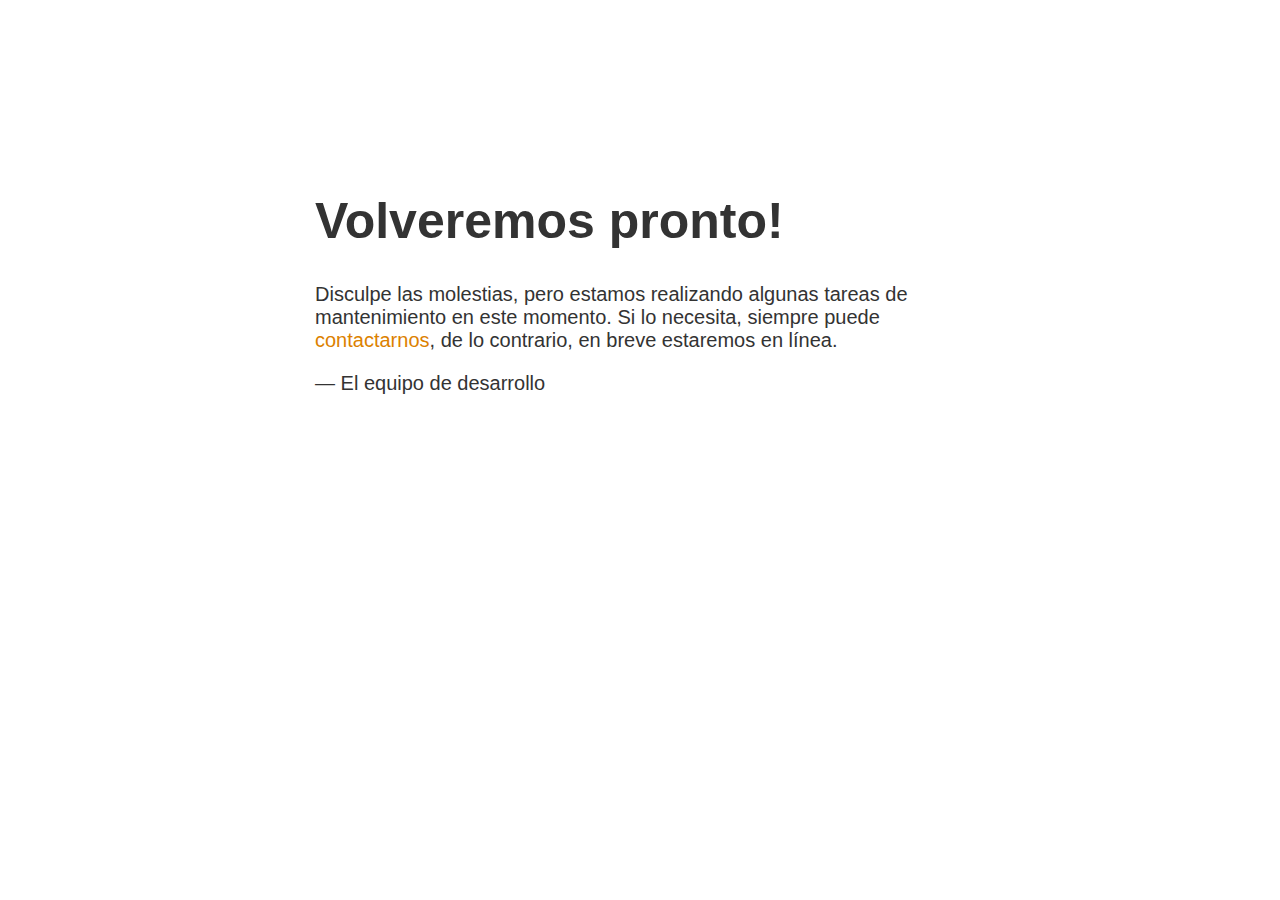
==== commit 1c11de5b: "Add files via upload" ====
--- a/index.html
+++ b/index.html
@@ -1,641 +1,21 @@
-<!DOCTYPE html><html><head><meta charset="utf-8"/>
-
-  
-  <meta http-equiv="X-UA-Compatible" content="IE=edge"/>
-  <!-- Mobile Metas -->
-  <meta name="viewport" content="width=device-width, initial-scale=1, shrink-to-fit=no"/>
-  <!-- Site Metas -->
-  <meta name="keywords" content=""/>
-  <meta name="description" content=""/>
-  <meta name="author" content=""/>
-
-  <title>ADNova Design</title>
-  <link rel="icon" href="imagenes/logo.png" type="imagenes/logo.png">
-  <!-- slider stylesheet -->
-  <link rel="stylesheet" type="text/css" href="https://cdnjs.cloudflare.com/ajax/libs/OwlCarousel2/2.1.3/assets/owl.carousel.min.css"/>
-  <!-- bootstrap core css -->
-  <link rel="stylesheet" type="text/css" href="css/bootstrap.css"/>
-  <!-- fonts style -->
-  <link href="https://fonts.googleapis.com/css?family=Dosis:400,500|Poppins:400,700&amp;display=swap" rel="stylesheet"/>
-  <!-- Custom styles for this template -->
-  <link href="css/style.css" rel="stylesheet"/>
-  <!-- responsive style -->
-  <link href="css/responsive.css" rel="stylesheet"/>
+<!DOCTYPE html>
+<html>
+<head>
+    <meta charset="utf-8"/>
+    <meta http-equiv="X-UA-Compatible" content="IE=edge"/>
+    <meta name="viewport" content="width=device-width, initial-scale=1.0">
+    <meta name="viewport" content="width=device-width, initial-scale=1, shrink-to-fit=no"/>
+    <title>Página en Mantenimiento</title>
+    <link rel="stylesheet" href="mantenimiento.css"/>
+    
 </head>
-
 <body>
-  <div class="hero_area">
-
-    <!-- CABECERA DE PAGINA -->
-    <header class="header_section">
-      <div class="container-fluid">
-        <div class="row">
-          <div class="col-lg-8">
-            <nav class="navbar navbar-expand-lg custom_nav-container ">
-              <div class="logo">
-                <a class="logo" href="index.html">
-                  <img class="img_logo"src="imagenes/logo.png" alt="Logo de mi empresa">
-                </a>
-              </div>
-
-              <div class="collapse navbar-collapse" id="navbarSupportedContent">
-                <div class="d-flex  flex-column flex-lg-row align-items-center">
-                  
-                  <ul class="navbar-nav">                    
-                    <li class="nav-item active">
-                      <a class="nav-link" href="index.html">Inicio<span class="sr-only">(current)</span></a>
-                    </li>
-                    <li class="separador">
-                      <a class="nav-link" href=""><span class="sr-only"></span></a>
-                    </li>
-                    <li class="nav-item">
-                      <a class="nav-link" href="#about">Nosotros</a>
-                    </li>
-                    <li class="separador">
-                      <a class="nav-link" href=""><span class="sr-only"></span></a>
-                    </li>
-                    <li class="nav-item">
-                      <a class="nav-link" href="#service">Servicios </a>
-                    </li>
-                    <li class="separador">
-                      <a class="nav-link" href=""><span class="sr-only"></span></a>
-                    </li>                    
-                    <li class="nav-item">
-                      <a class="nav-link" href="#informacion">Contactos </a>
-                    </li>                  
-                  </ul>
-                </div>
-              </div>
-            </nav>
-          </div>
+    <article>
+        <h1>Volveremos pronto!</h1>
+        <div>
+            <p>Disculpe las molestias, pero estamos realizando algunas tareas de mantenimiento en este momento. Si lo necesita, siempre puede <a href="#">contactarnos</a>, de lo contrario, en breve estaremos en línea.</p>
+            <p>&mdash; El equipo de desarrollo</p>
         </div>
-      </div>
-    </header>
-    <!-- end header section -->
-
-    <!-- CABECERA Y CARRUSEL -->
-    <section class=" slider_section ">
-      <div id="carouselExampleIndicators" class="carousel slide" data-ride="carousel">
-        
-        <div class="carousel-inner">
-          <div class="carousel-item active">
-            <div class="container">
-              <div class="row">
-                <div class="col-lg-5 col-md-6">
-                  <div class="slider_detail-box">
-                    <h1>
-                      Impulsemos tu negocio<br/>
-                      en las redes sociales                      
-                    </h1>
-                    <p>
-                      Juntos alcanzaremos la visibilidad necesaria para tu proyecto tanto en redes sociales como, 
-                      mediante la creación de tu página Web.
-                    </p>
-                    <div class="btn-box1">
-                      <a href="index.html#service" class="btn-1">
-                        Ver Servicios
-                      </a>
-                    </div>
-                  </div>
-                </div>
-                <div class="col-md-6">
-                  <div class="slider_img-box">
-                    <img src="imagenes/slider-img1.png" alt=""/>
-                  </div>
-                </div>
-              </div>
-            </div>
-          </div>      
-            <div class="carousel-item">
-              <div class="container">
-                <div class="row">
-                  <div class="col-lg-5 col-md-6">
-                    <div class="slider_detail-box">
-                      <h1>
-                        Convertimos tus ideas<br/>
-                        en realidad                        
-                      </h1>
-                      <p>
-                        El diseño creativo y llamativo en tus redes sociales marcarán la diferencia con otros negocios. 
-                        Juntos podremos reflejar la esencia de tu marca.
-                      </p>
-                      <div class="btn-box1">
-                        <a href="index.html#service" class="btn-1">
-                           Ver Servicios
-                        </a>
-                      </div>
-                    </div>
-                  </div>
-                  <div class="col-md-6">
-                    <div class="slider_img-box">
-                      <img src="imagenes/slider-img4.png" alt=""/>
-                    </div>
-                  </div>
-                </div>
-              </div>
-            </div>         
-
-          <div class="carousel-item">
-            <div class="container">
-              <div class="row">
-                <div class="col-lg-5 col-md-6">
-                  <div class="slider_detail-box">
-                    <h1>
-                      Creamos identidades<br/>
-                      de marcas memorables
-                    </h1>
-                    <p>
-                      Nos especializamos en diseñar logos
-                      y elementos de marcas que reflejarán tu negocio y dejarán una impresión duradera en los clientes.
-                    </p>
-                    <div class="btn-box1">
-                      <a href="index.html#service" class="btn-1">
-                         Ver Servicios
-                      </a>
-                    </div>
-                  </div>
-                </div>
-                <div class="col-md-6">
-                  <div class="slider_img-box">
-                    <img src="imagenes/slider-img3.png" alt=""/>
-                  </div>
-                </div>
-              </div>
-            </div>
-          </div>  
-          
-          <div class="carousel-item">
-            <div class="container">
-              <div class="row">
-                <div class="col-lg-5 col-md-6">
-                  <div class="slider_detail-box">
-                    <h1>
-                      Asesoría de marketing<br/>                       
-                      para triunfadores
-                    </h1>
-                    <p>
-                      Ofrecemos la asesoría necesaria y brindamos herramientas con las que 
-                      tu negocio alcanzará las metas que te propongas. 
-                    </p>
-                    <div class="btn-box1">
-                      <a href="index.html#service" class="btn-1">
-                        Ver Servicios
-                      </a>
-                    </div>
-                  </div>
-                </div>
-                <div class="col-md-6">
-                  <div class="slider_img-box">
-                    <img src="imagenes/slider-img2.png" alt=""/>
-                  </div>
-                </div>
-              </div>
-            </div>
-          </div>
-        </div>
-        <div class="carousel_btn-container">
-          <a class="carousel-control-prev" href="#carouselExampleIndicators" role="button" data-slide="prev">
-            <span class="sr-only">Previous</span>
-          </a>
-          <a class="carousel-control-next" href="#carouselExampleIndicators" role="button" data-slide="next">
-            <span class="sr-only">Next</span>
-          </a>
-        </div>
-      </div>
-    </section>
-    <!-- end slider section -->
-  </div>
-
-  <!-- BIENVENIDA -->
-
-  <section class="welcome_section layout_padding">
-    <div class="container">
-      <div class="custom_heading-container" id="about">
-        <h2>
-          ADNova Design Agency<br/>    
-          Sobre Nosotros          
-        </h2>
-      </div>
-      <div class="row">
-        <div class="col-lg-6">
-          <div class="img-box">
-            <img src="imagenes/welcome.png" alt=""/>
-          </div>
-        </div>
-        <div class="col-lg-6">
-          <div class="detail-box">
-            <p>
-              En ADNova Design, somos más que una agencia de diseño gráfico y marketing digital. 
-              Nuestra pasión es ayudarte a alcanzar tus objetivos en línea y destacar en un mundo cada vez más visual y competitivo. 
-              Ofrecemos una amplia gama de servicios de diseño gráfico, desde logotipos hasta banners, 
-              pasando por contenido cautivador para redes sociales y materiales promocionales. 
-              Creemos que un diseño hermoso solo tiene valor si se traduce en resultados tangibles, por lo que nos 
-              enfocamos en la conversión y generación de leads.
-            </p>
-            <div>
-              <a href="nosotros.html">
-                Detalles
-              </a>
-            </div>
-          </div>
-        </div>
-      </div>
-    </div>
-  </section>
-
-  <!-- end welcome section -->
-
-  <!-- SERVICIOS -->
-  <section class="service_section" >
-    <div class="container">
-      <div class="custom_heading-container" id="service">
-        <h2>
-          Nuestros Servicios
-        </h2>
-      </div>
-      <div class="service_container layout_padding2">
-        <div class="service_box">
-          <a href="https://api.whatsapp.com/send/?phone=5359072053&text=Hola.+Me+interesa+el+servicio+de+Dise%C3%B1o+de+Logos.+%C2%BFPuede+brindarme+m%C3%A1s+informaci%C3%B3n%3F&type=phone_number&app_absent=0" target="_blank" rel="noopener noreferrer">
-          <div class="img-box">
-            <img src="imagenes/s-1.png" alt=""/>
-          </div>
-          <div class="detail-box">
-            <h4>
-              Diseño de<br/>
-              Logos              
-            </h4>
-            <p>
-              Creamos logos únicos y memorables que reflejan la identidad y los valores de tu negocio.
-            </p>
-          </div>
-          </a>
-        </div>
-
-        <div class="service_box">
-          <a href="https://api.whatsapp.com/send/?phone=5359072053&text=Hola.+Me+interesa+el+servicio+de+Contenido+para+Redes+Sociales.+%C2%BFPuede+brindarme+m%C3%A1s+informaci%C3%B3n%3F&type=phone_number&app_absent=0" target="_blank" rel="noopener noreferrer">
-          <div class="img-box">
-            <img src="imagenes/s-2.png" alt=""/>
-          </div>
-          <div class="detail-box">
-            <h4>
-              Contenido para<br/>
-              Redes Sociales
-                            
-            </h4>
-            <p>
-              Diseñamos publicaciones envolventes y estratégicas para tus plataformas sociales, 
-              generando interacción con tu audiencia.
-            </p>
-          </div>
-          </a>
-        </div>
-
-        <div class="service_box">
-          <a href="https://api.whatsapp.com/send/?phone=5359072053&text=Hola.+Me+interesa+el+servicio+de+Materiales+Promocionales.+%C2%BFPuede+brindarme+m%C3%A1s+informaci%C3%B3n%3F&type=phone_number&app_absent=0" target="_blank" rel="noopener noreferrer">
-          <div class="img-box">
-            <img src="imagenes/s-3.png" alt=""/>
-          </div>
-          <div class="detail-box">
-            <h4>
-              Materiales<br/>
-              Promocionales  
-                          
-            </h4>
-            <p>
-              Desde folletos hasta tarjetas de presentación y banners, adaptamos nuestros diseños a tus necesidades específicas.
-            </p>
-          </div>
-          </a>
-        </div>
-
-        <div class="btn-box3">
-          <a href="#" class="btn-3">
-            Más Servicios
-          </a>
-        </div>
-      </div>      
-    </div>
-  </section>
-  <!-- end service section -->
-
-  <!--PROBLEMAS  -->
-  <section class="problem_section layout_padding">
-    <div class="container">
-      <div class="custom_heading-container">
-        <h2>
-          ¿Tienes algún diseño en mente para tu negocio?
-        </h2>
-      </div>
-      <div class="row">        
-        <div class="col-lg-61">
-          <div class="detail-box">      
-          <p>
-            En <b>ADNova Design</b>, nos dedicamos a mejorar la visibilidad y el reconocimiento de tu marca en el mundo digital.
-            Nuestro equipo de expertos trabaja incansablemente para crear diseños visualmente atractivos y estrategias 
-            de marketing efectivas que resuenen con tu audiencia objetivo. Sabemos que una presencia sólida en el mercado 
-            es esencial, y estamos comprometidos a ayudarte a destacar entre la multitud.
-          </p>
-          <div class="btn-box4">
-            <a href="https://wa.link/h7ff42" target="_blank" rel="noopener noreferrer">
-              Contactar 
-            </a>
-            </div>          
-          </div>
-         </div>
-
-         <div class="col-lg-61">
-          <div class="img-box">
-            <img src="imagenes/problem.png" alt=""/>
-          </div>
-        </div>
-        </div>
-      </div>
-    </div>
-  </section>
-  <!-- end problem section -->
-  
-  <!-- PORQUE PREFERIRNOS -->
-  <section class="why_section layout_padding">
-    <div class="container">
-      <div class="custom_heading-container">
-        <h2>
-          ¿Qué nos hace diferentes?
-        </h2>
-      </div>
-      <div class="content-container">
-        <p>
-          
-En nuestra agencia, la combinación de marketing y diseño y publicidad nos distingue. 
-Mientras que una agencia de marketing se sumerge en la estrategia global, investigando, segmentando y definiendo clientes potenciales, nosotros vamos más allá. 
-        </br>Creamos diseños publicitarios llamativos y cautivadores que destacan y conectan con tu audiencia.
-
-        </p>
-        <div class="row">
-          <div class="col-md-3 col-sm-6">
-            <div class="img-box">
-              <img src="imagenes/smiley.png" alt=""/>
-            </div>
-            <div class="detail-box">
-              <h3 id="clientSatisfaction">
-                0%
-              </h3>
-              <h6>
-                CLIENTES Satisfechos
-              </h6>
-            </div>
-          </div>
-          <div class="col-md-3 col-sm-6">
-            <div class="img-box">
-              <img src="imagenes/monitor.png" alt=""/>
-            </div>
-            <div class="detail-box">
-              <h3 id="strategicPlans">
-                0+
-              </h3>
-              <h6>
-                PLANES Estratégico
-              </h6>
-            </div>
-          </div>
-          <div class="col-md-3 col-sm-6">
-            <div class="img-box">
-              <img src="imagenes/multipleusers.png" alt=""/>
-            </div>
-            <div class="detail-box">
-              <h3 id="clients">
-                0+
-              </h3>
-              <h6>
-                CLIENTES
-              </h6>
-            </div>
-          </div>
-          <div class="col-md-3 col-sm-6">
-            <div class="img-box">
-              <img src="imagenes/bar-chart.png" alt=""/>
-            </div>
-            <div class="detail-box">
-              <h3 id="dailyConsultations">
-                0+
-              </h3>
-              <h6>
-                ASESORIAS Diarias
-              </h6>
-            </div>
-          </div>
-        </div>
-      </div>
-    </div>
-  </section> 
-        
-
-  <!-- end why section -->
-
-  <!-- CLIENTES  -->
-  <section class="client_section layout_padding">
-    <div class="container">
-      <h2>
-        Nuestros clientes opinan...
-      </h2>
-      <div id="carouselExampleControls" class="carousel slide" data-ride="carousel">
-        <div class="carousel-inner">
-          <div class="carousel-item active">
-            <div class="client_container layout_padding2">
-              <div class="client_text">
-                <p>
-                  ¡Me encanta el nuevo logotipo que creaste para mi empresa! Es moderno y refleja perfectamente nuestra identidad.
-                  Además los banners publicitarios que diseñaste para la campaña de descuentos atrajeron a muchos clientes nuevos.
-                </p>
-                <div class="detail-box">
-                  <div class="img-box">                  
-                    <img src="imagenes/beauty.png" alt="Beauty Betty Spa"/>
-                  </div>
-                  <div class="name">
-                    <a href="https://www.instagram.com/beautybettyspa?igsh=N2N0ZjhuNXo4azRz" target="_blank" rel="noopener noreferrer"> 
-                    <h5>
-                      Beauty Betty Spa
-                    </h5>
-                    <p>
-                      Servicios de Belleza
-                    </p>
-                  </a>              
-                  </div>
-              </div>              
-            </div>
-          </div>
-          </div>
-          <div class="carousel-item">
-            <div class="client_container layout_padding2">
-              <div class="client_text">
-                <p>
-                  Son muy preparados en lo que hacen y como lo hacen. Gracias por la asesoria brindada para mi proyecto. He aprendido muchas cosas en el trabajo junto a ADNova Design.
-                </p>
-                <div class="detail-box">
-                  <div class="img-box">
-                    <img src="imagenes/manualidadesmaranatha.jpg" alt=""/>
-                  </div>
-                  <div class="name">
-                    <a href="https://www.facebook.com/profile.php?id=61554557801464" target="_blank" rel="noopener noreferrer"> 
-                      <h5>
-                        Manualidades Maranatha
-                      </h5>
-                      <p>
-                        Emprendimiento Creativo 
-                      </p>
-                    </a>
-                  </div>
-                </div>              
-              </div>
-            </div>
-          </div>         
-        </div>
-        <a class="carousel-control-prev" href="#carouselExampleControls" role="button" data-slide="prev">
-          <span class="sr-only">Previous</span>
-        </a>
-        <a class="carousel-control-next" href="#carouselExampleControls" role="button" data-slide="next">
-          <span class="sr-only">Next</span>
-        </a>
-      </div>
-
-    </div>
-  </section>
-  <!-- end client section -->
-
-  
-
-   <!-- INFORMACIÓN -->
-   <div class="footer_bg" >   
-    <section class="info_section layout_padding2-bottom">
-      <div class="container">
-        <h3 class="" id="informacion">
-          ADNova Design
-        </h3>
-      </div>
-      <div class="container info_content">
-
-        <div>
-          <div class="row">
-            <div class="col-md-6 col-lg-4">
-              <div class="d-flex">
-                <h5>Páginas Principales</h5>
-              </div>
-              <div class="d-flex ">
-                <ul>
-                  <li>
-                    <a href="index.html">Inicio</a>
-                  </li>
-                  <li>
-                    <a href="index.html#about">
-                      Sobre Nosotros
-                    </a>
-                  </li>
-                  <li>
-                    <a href="index.html#service">Servicios</a>
-                  </li>
-                  <li>
-                    <a href="index.html#contacto">Contactos
-</a>
-                  </li>
-                  <li>
-                    <a href=""></a>
-                  </li>
-                </ul>
-                
-              </div>
-            </div>
-            <div class="col-md-6 col-lg-4">
-              <div class="d-flex">
-                <h5>Servicios</h5>
-              </div>
-              <div class="d-flex ">
-                <ul>
-                  <li>
-                    <a href="">Logotipos</a>
-                  </li>
-                  <li>
-                    <a href="">Post para redes</a>
-                  </li>
-                  <li>
-                    <a href="">Estrategias de Marketing</a>
-                  </li>
-                  <li>
-                    <a href="">Páginas Web de Empresas</a>
-                  </li>
-                  <li>
-                    <a href="">Cursos</a>
-                  </li>
-                </ul>
-                
-              </div>
-            </div>
-            <div class="col-md-6 col-lg-4">
-              <div class="d-flex">
-                <h5>Contactos</h5>
-              </div>
-              <div class="d-flex ">
-                <ul>
-                  <li>
-                    <a href="https://www.facebook.com/profile.php?id=61553894033337" target="_blank" rel="noopener noreferrer">Facebook</a>
-                  </li>
-                  <li>
-                    <a href="https://www.instagram.com/adnovadesign/" target="_blank" rel="noopener noreferrer">Instagram</a>
-                  </li>
-                  <li>
-                    <a href="https://www.threads.net/@adnovadesign" target="_blank" rel="noopener noreferrer">Threads</a>
-                  </li>
-                  <li>
-                    <a href="https://wa.link/h7ff42" target="_blank" rel="noopener noreferrer">WhatsApp Message</a>
-                  </li>
-                  <li>
-                    <a href="mailto:agenciaadnovadesign@gmail.com" target="_blank" rel="noopener noreferrer">Correo Gmail</a>
-                  </li>
-                </ul>
-                
-              </div>
-            </div>
-          </div>
-        </div>
-        <div class="d-flex flex-column flex-lg-row justify-content-between align-items-center align-items-lg-baseline">
-          <div class="social-box">
-            <a href="https://www.facebook.com/profile.php?id=61553894033337" target="_blank" rel="noopener noreferrer">
-              <img src="imagenes/fb.png" alt="Facebook">
-            </a>            
-            <a href="https://www.instagram.com/adnovadesign/" target="_blank" rel="noopener noreferrer">
-              <img src="imagenes/instagram1.png" alt="">
-            </a>
-            <a href="https://www.threads.net/@adnovadesign" target="_blank" rel="noopener noreferrer">
-              <img src="imagenes/threads.png" alt="Threads">
-            </a>
-          </div>
-          <div class="form_container mt-5">
-            <form action="">
-              <label for="subscribeMail">
-                <a href="suscripcion.html" target="_blank" rel="noopener noreferrer">Recibe nuestras novedades</a>
-              </label>
-              
-            </form>
-          </div>
-        </div>
-      </div>
-
-    </section>
-
-    <!-- end info_section -->
-
-    <!-- footer section -->
-    <section class="container-fluid footer_section">
-      <p>
-        © 2024 All Rights Reserved By
-        <a href="index.html">ADNova Design</a>
-      </p>
-    </section>
-    <!-- footer section -->
-  </div>
-
-  <script type="text/javascript" src="js/jquery-3.4.1.min.js"></script>
-  <script type="text/javascript" src="js/bootstrap.js"></script>
-  <script type="text/javascript" src="js/updateNumbers.js"></script>
-  
-
+    </article>
 </body>
 </html>--- a/mantenimiento.css
+++ b/mantenimiento.css
@@ -0,0 +1,23 @@
+body {
+    text-align: center;
+    padding: 150px;
+    font: 20px Helvetica, sans-serif;
+    color: #333;
+  }
+  h1 {
+    font-size: 50px;
+  }
+  article {
+    display: block;
+    text-align: left;
+    width: 650px;
+    margin: 0 auto;
+  }
+  a {
+    color: #dc8100;
+    text-decoration: none;
+  }
+  a:hover {
+    color: #333;
+    text-decoration: none;
+  }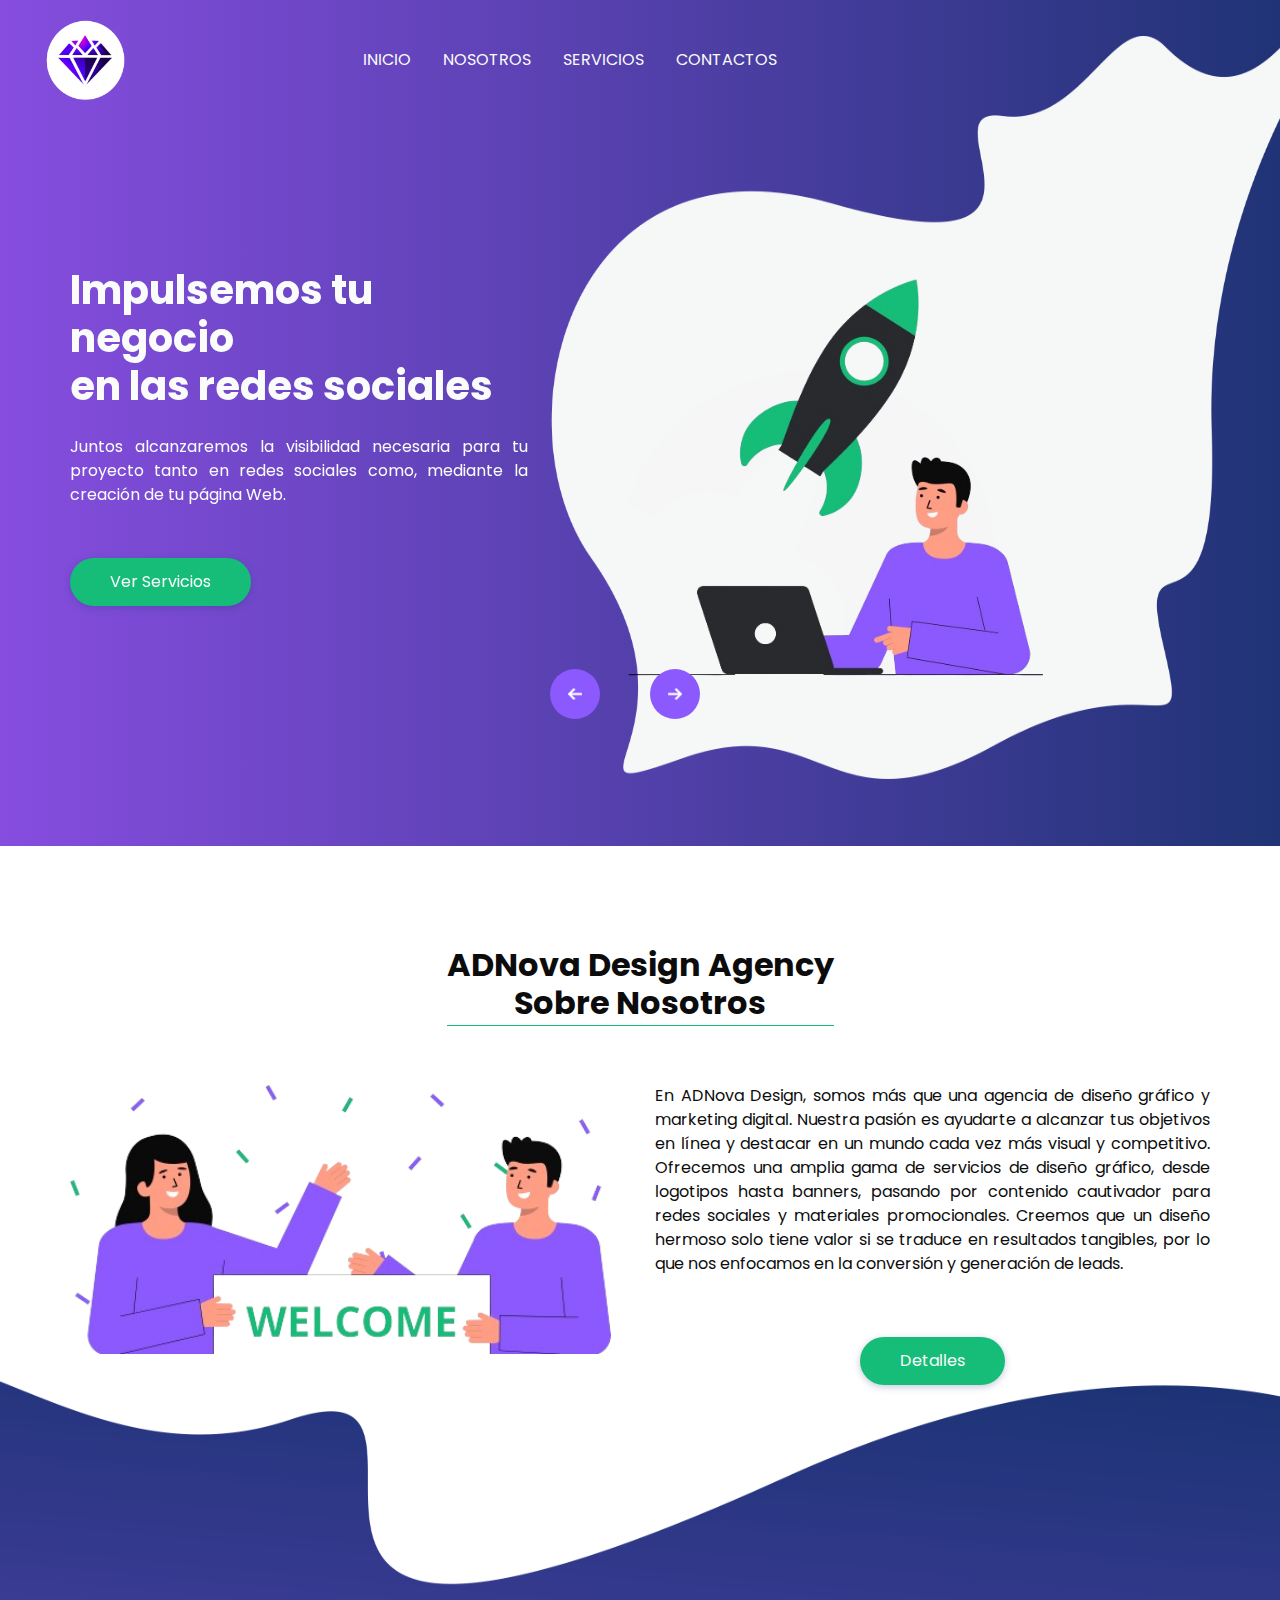
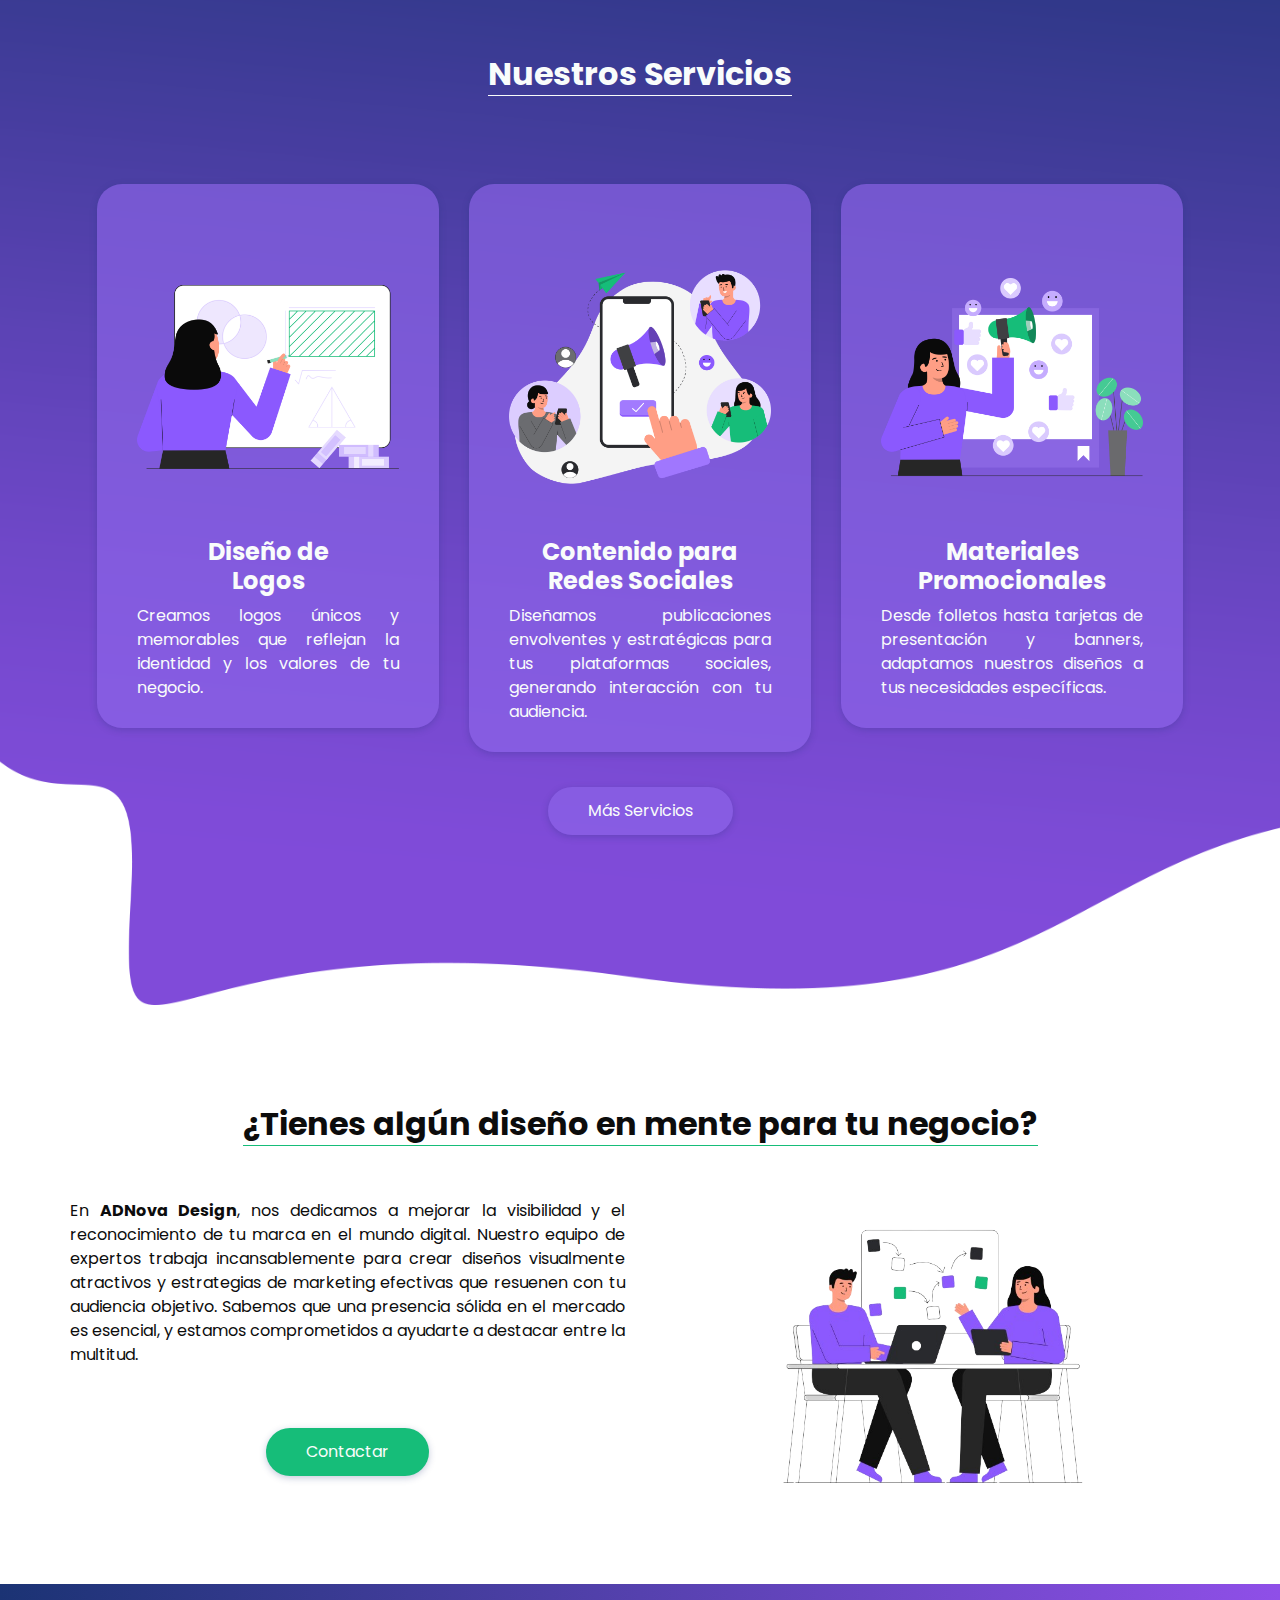
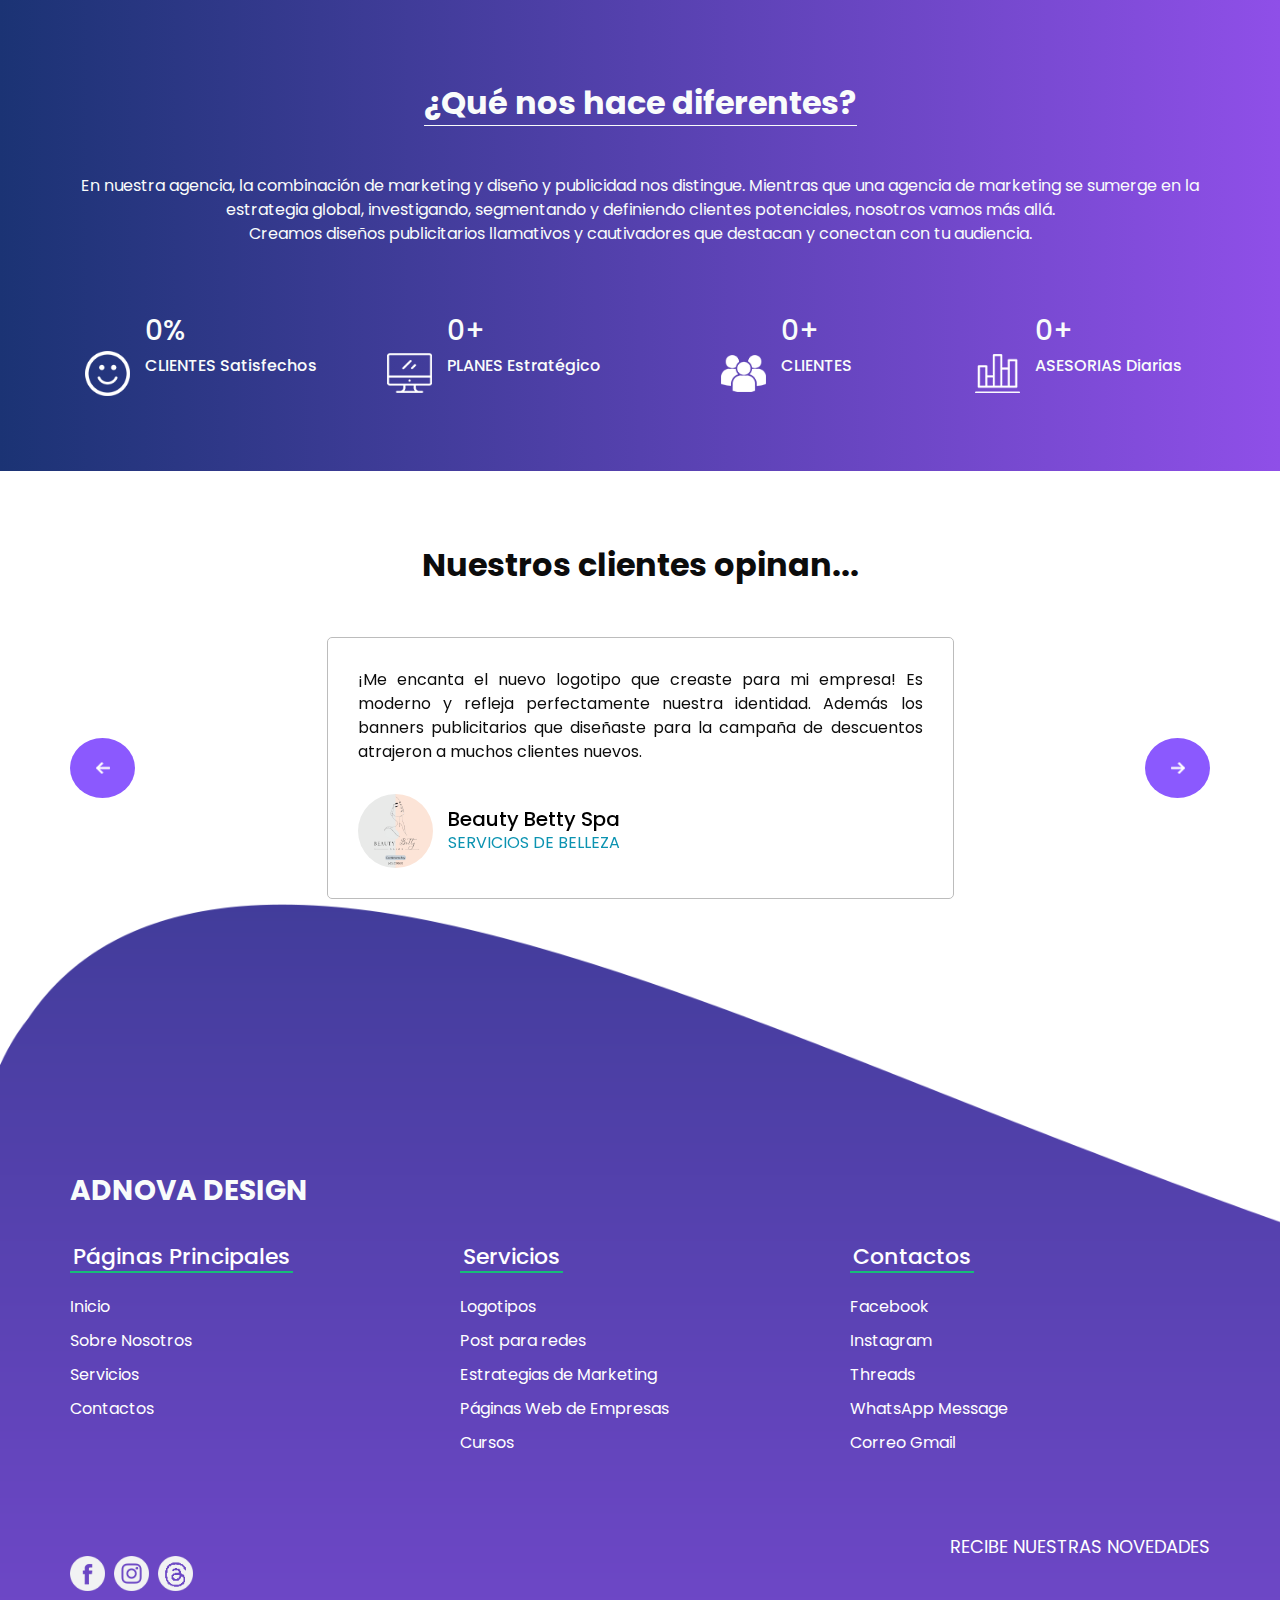
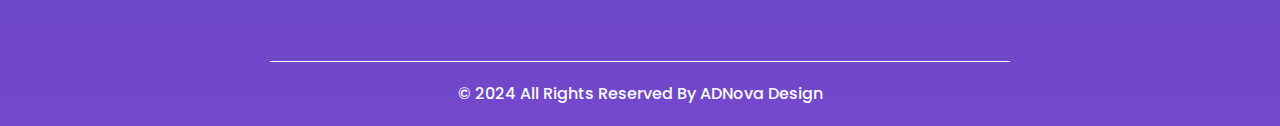
==== commit 04fd2fdd: "Add files via upload" ====
--- a/index.html
+++ b/index.html
@@ -1,21 +1,641 @@
-<!DOCTYPE html>
-<html>
-<head>
-    <meta charset="utf-8"/>
-    <meta http-equiv="X-UA-Compatible" content="IE=edge"/>
-    <meta name="viewport" content="width=device-width, initial-scale=1.0">
-    <meta name="viewport" content="width=device-width, initial-scale=1, shrink-to-fit=no"/>
-    <title>Página en Mantenimiento</title>
-    <link rel="stylesheet" href="mantenimiento.css"/>
-    
+<!DOCTYPE html><html><head><meta charset="utf-8"/>
+
+  
+  <meta http-equiv="X-UA-Compatible" content="IE=edge"/>
+  <!-- Mobile Metas -->
+  <meta name="viewport" content="width=device-width, initial-scale=1, shrink-to-fit=no"/>
+  <!-- Site Metas -->
+  <meta name="keywords" content=""/>
+  <meta name="description" content=""/>
+  <meta name="author" content=""/>
+
+  <title>ADNova Design</title>
+  <link rel="icon" href="imagenes/logo.png" type="imagenes/logo.png">
+  <!-- slider stylesheet -->
+  <link rel="stylesheet" type="text/css" href="https://cdnjs.cloudflare.com/ajax/libs/OwlCarousel2/2.1.3/assets/owl.carousel.min.css"/>
+  <!-- bootstrap core css -->
+  <link rel="stylesheet" type="text/css" href="css/bootstrap.css"/>
+  <!-- fonts style -->
+  <link href="https://fonts.googleapis.com/css?family=Dosis:400,500|Poppins:400,700&amp;display=swap" rel="stylesheet"/>
+  <!-- Custom styles for this template -->
+  <link href="css/style.css" rel="stylesheet"/>
+  <!-- responsive style -->
+  <link href="css/responsive.css" rel="stylesheet"/>
 </head>
+
 <body>
-    <article>
-        <h1>Volveremos pronto!</h1>
+  <div class="hero_area">
+
+    <!-- CABECERA DE PAGINA -->
+    <header class="header_section">
+      <div class="container-fluid">
+        <div class="row">
+          <div class="col-lg-8">
+            <nav class="navbar navbar-expand-lg custom_nav-container ">
+              <div class="logo">
+                <a class="logo" href="index.html">
+                  <img class="img_logo"src="imagenes/logo.png" alt="Logo de mi empresa">
+                </a>
+              </div>
+
+              <div class="collapse navbar-collapse" id="navbarSupportedContent">
+                <div class="d-flex  flex-column flex-lg-row align-items-center">
+                  
+                  <ul class="navbar-nav">                    
+                    <li class="nav-item active">
+                      <a class="nav-link" href="index.html">Inicio<span class="sr-only">(current)</span></a>
+                    </li>
+                    <li class="separador">
+                      <a class="nav-link" href=""><span class="sr-only"></span></a>
+                    </li>
+                    <li class="nav-item">
+                      <a class="nav-link" href="#about">Nosotros</a>
+                    </li>
+                    <li class="separador">
+                      <a class="nav-link" href=""><span class="sr-only"></span></a>
+                    </li>
+                    <li class="nav-item">
+                      <a class="nav-link" href="#service">Servicios </a>
+                    </li>
+                    <li class="separador">
+                      <a class="nav-link" href=""><span class="sr-only"></span></a>
+                    </li>                    
+                    <li class="nav-item">
+                      <a class="nav-link" href="#informacion">Contactos </a>
+                    </li>                  
+                  </ul>
+                </div>
+              </div>
+            </nav>
+          </div>
+        </div>
+      </div>
+    </header>
+    <!-- end header section -->
+
+    <!-- CABECERA Y CARRUSEL -->
+    <section class=" slider_section ">
+      <div id="carouselExampleIndicators" class="carousel slide" data-ride="carousel">
+        
+        <div class="carousel-inner">
+          <div class="carousel-item active">
+            <div class="container">
+              <div class="row">
+                <div class="col-lg-5 col-md-6">
+                  <div class="slider_detail-box">
+                    <h1>
+                      Impulsemos tu negocio<br/>
+                      en las redes sociales                      
+                    </h1>
+                    <p>
+                      Juntos alcanzaremos la visibilidad necesaria para tu proyecto tanto en redes sociales como, 
+                      mediante la creación de tu página Web.
+                    </p>
+                    <div class="btn-box1">
+                      <a href="index.html#service" class="btn-1">
+                        Ver Servicios
+                      </a>
+                    </div>
+                  </div>
+                </div>
+                <div class="col-md-6">
+                  <div class="slider_img-box">
+                    <img src="imagenes/slider-img1.png" alt=""/>
+                  </div>
+                </div>
+              </div>
+            </div>
+          </div>      
+            <div class="carousel-item">
+              <div class="container">
+                <div class="row">
+                  <div class="col-lg-5 col-md-6">
+                    <div class="slider_detail-box">
+                      <h1>
+                        Convertimos tus ideas<br/>
+                        en realidad                        
+                      </h1>
+                      <p>
+                        El diseño creativo y llamativo en tus redes sociales marcarán la diferencia con otros negocios. 
+                        Juntos podremos reflejar la esencia de tu marca.
+                      </p>
+                      <div class="btn-box1">
+                        <a href="index.html#service" class="btn-1">
+                           Ver Servicios
+                        </a>
+                      </div>
+                    </div>
+                  </div>
+                  <div class="col-md-6">
+                    <div class="slider_img-box">
+                      <img src="imagenes/slider-img4.png" alt=""/>
+                    </div>
+                  </div>
+                </div>
+              </div>
+            </div>         
+
+          <div class="carousel-item">
+            <div class="container">
+              <div class="row">
+                <div class="col-lg-5 col-md-6">
+                  <div class="slider_detail-box">
+                    <h1>
+                      Creamos identidades<br/>
+                      de marcas memorables
+                    </h1>
+                    <p>
+                      Nos especializamos en diseñar logos
+                      y elementos de marcas que reflejarán tu negocio y dejarán una impresión duradera en los clientes.
+                    </p>
+                    <div class="btn-box1">
+                      <a href="index.html#service" class="btn-1">
+                         Ver Servicios
+                      </a>
+                    </div>
+                  </div>
+                </div>
+                <div class="col-md-6">
+                  <div class="slider_img-box">
+                    <img src="imagenes/slider-img3.png" alt=""/>
+                  </div>
+                </div>
+              </div>
+            </div>
+          </div>  
+          
+          <div class="carousel-item">
+            <div class="container">
+              <div class="row">
+                <div class="col-lg-5 col-md-6">
+                  <div class="slider_detail-box">
+                    <h1>
+                      Asesoría de marketing<br/>                       
+                      para triunfadores
+                    </h1>
+                    <p>
+                      Ofrecemos la asesoría necesaria y brindamos herramientas con las que 
+                      tu negocio alcanzará las metas que te propongas. 
+                    </p>
+                    <div class="btn-box1">
+                      <a href="index.html#service" class="btn-1">
+                        Ver Servicios
+                      </a>
+                    </div>
+                  </div>
+                </div>
+                <div class="col-md-6">
+                  <div class="slider_img-box">
+                    <img src="imagenes/slider-img2.png" alt=""/>
+                  </div>
+                </div>
+              </div>
+            </div>
+          </div>
+        </div>
+        <div class="carousel_btn-container">
+          <a class="carousel-control-prev" href="#carouselExampleIndicators" role="button" data-slide="prev">
+            <span class="sr-only">Previous</span>
+          </a>
+          <a class="carousel-control-next" href="#carouselExampleIndicators" role="button" data-slide="next">
+            <span class="sr-only">Next</span>
+          </a>
+        </div>
+      </div>
+    </section>
+    <!-- end slider section -->
+  </div>
+
+  <!-- BIENVENIDA -->
+
+  <section class="welcome_section layout_padding">
+    <div class="container">
+      <div class="custom_heading-container" id="about">
+        <h2>
+          ADNova Design Agency<br/>    
+          Sobre Nosotros          
+        </h2>
+      </div>
+      <div class="row">
+        <div class="col-lg-6">
+          <div class="img-box">
+            <img src="imagenes/welcome.png" alt=""/>
+          </div>
+        </div>
+        <div class="col-lg-6">
+          <div class="detail-box">
+            <p>
+              En ADNova Design, somos más que una agencia de diseño gráfico y marketing digital. 
+              Nuestra pasión es ayudarte a alcanzar tus objetivos en línea y destacar en un mundo cada vez más visual y competitivo. 
+              Ofrecemos una amplia gama de servicios de diseño gráfico, desde logotipos hasta banners, 
+              pasando por contenido cautivador para redes sociales y materiales promocionales. 
+              Creemos que un diseño hermoso solo tiene valor si se traduce en resultados tangibles, por lo que nos 
+              enfocamos en la conversión y generación de leads.
+            </p>
+            <div>
+              <a href="nosotros.html">
+                Detalles
+              </a>
+            </div>
+          </div>
+        </div>
+      </div>
+    </div>
+  </section>
+
+  <!-- end welcome section -->
+
+  <!-- SERVICIOS -->
+  <section class="service_section" >
+    <div class="container">
+      <div class="custom_heading-container" id="service">
+        <h2>
+          Nuestros Servicios
+        </h2>
+      </div>
+      <div class="service_container layout_padding2">
+        <div class="service_box">
+          <a href="https://api.whatsapp.com/send/?phone=5359072053&text=Hola.+Me+interesa+el+servicio+de+Dise%C3%B1o+de+Logos.+%C2%BFPuede+brindarme+m%C3%A1s+informaci%C3%B3n%3F&type=phone_number&app_absent=0" target="_blank" rel="noopener noreferrer">
+          <div class="img-box">
+            <img src="imagenes/s-1.png" alt=""/>
+          </div>
+          <div class="detail-box">
+            <h4>
+              Diseño de<br/>
+              Logos              
+            </h4>
+            <p>
+              Creamos logos únicos y memorables que reflejan la identidad y los valores de tu negocio.
+            </p>
+          </div>
+          </a>
+        </div>
+
+        <div class="service_box">
+          <a href="https://api.whatsapp.com/send/?phone=5359072053&text=Hola.+Me+interesa+el+servicio+de+Contenido+para+Redes+Sociales.+%C2%BFPuede+brindarme+m%C3%A1s+informaci%C3%B3n%3F&type=phone_number&app_absent=0" target="_blank" rel="noopener noreferrer">
+          <div class="img-box">
+            <img src="imagenes/s-2.png" alt=""/>
+          </div>
+          <div class="detail-box">
+            <h4>
+              Contenido para<br/>
+              Redes Sociales
+                            
+            </h4>
+            <p>
+              Diseñamos publicaciones envolventes y estratégicas para tus plataformas sociales, 
+              generando interacción con tu audiencia.
+            </p>
+          </div>
+          </a>
+        </div>
+
+        <div class="service_box">
+          <a href="https://api.whatsapp.com/send/?phone=5359072053&text=Hola.+Me+interesa+el+servicio+de+Materiales+Promocionales.+%C2%BFPuede+brindarme+m%C3%A1s+informaci%C3%B3n%3F&type=phone_number&app_absent=0" target="_blank" rel="noopener noreferrer">
+          <div class="img-box">
+            <img src="imagenes/s-3.png" alt=""/>
+          </div>
+          <div class="detail-box">
+            <h4>
+              Materiales<br/>
+              Promocionales  
+                          
+            </h4>
+            <p>
+              Desde folletos hasta tarjetas de presentación y banners, adaptamos nuestros diseños a tus necesidades específicas.
+            </p>
+          </div>
+          </a>
+        </div>
+
+        <div class="btn-box3">
+          <a href="#" class="btn-3">
+            Más Servicios
+          </a>
+        </div>
+      </div>      
+    </div>
+  </section>
+  <!-- end service section -->
+
+  <!--PROBLEMAS  -->
+  <section class="problem_section layout_padding">
+    <div class="container">
+      <div class="custom_heading-container">
+        <h2>
+          ¿Tienes algún diseño en mente para tu negocio?
+        </h2>
+      </div>
+      <div class="row">        
+        <div class="col-lg-61">
+          <div class="detail-box">      
+          <p>
+            En <b>ADNova Design</b>, nos dedicamos a mejorar la visibilidad y el reconocimiento de tu marca en el mundo digital.
+            Nuestro equipo de expertos trabaja incansablemente para crear diseños visualmente atractivos y estrategias 
+            de marketing efectivas que resuenen con tu audiencia objetivo. Sabemos que una presencia sólida en el mercado 
+            es esencial, y estamos comprometidos a ayudarte a destacar entre la multitud.
+          </p>
+          <div class="btn-box4">
+            <a href="https://wa.link/h7ff42" target="_blank" rel="noopener noreferrer">
+              Contactar 
+            </a>
+            </div>          
+          </div>
+         </div>
+
+         <div class="col-lg-61">
+          <div class="img-box">
+            <img src="imagenes/problem.png" alt=""/>
+          </div>
+        </div>
+        </div>
+      </div>
+    </div>
+  </section>
+  <!-- end problem section -->
+  
+  <!-- PORQUE PREFERIRNOS -->
+  <section class="why_section layout_padding">
+    <div class="container">
+      <div class="custom_heading-container">
+        <h2>
+          ¿Qué nos hace diferentes?
+        </h2>
+      </div>
+      <div class="content-container">
+        <p>
+          
+En nuestra agencia, la combinación de marketing y diseño y publicidad nos distingue. 
+Mientras que una agencia de marketing se sumerge en la estrategia global, investigando, segmentando y definiendo clientes potenciales, nosotros vamos más allá. 
+        </br>Creamos diseños publicitarios llamativos y cautivadores que destacan y conectan con tu audiencia.
+
+        </p>
+        <div class="row">
+          <div class="col-md-3 col-sm-6">
+            <div class="img-box">
+              <img src="imagenes/smiley.png" alt=""/>
+            </div>
+            <div class="detail-box">
+              <h3 id="clientSatisfaction">
+                0%
+              </h3>
+              <h6>
+                CLIENTES Satisfechos
+              </h6>
+            </div>
+          </div>
+          <div class="col-md-3 col-sm-6">
+            <div class="img-box">
+              <img src="imagenes/monitor.png" alt=""/>
+            </div>
+            <div class="detail-box">
+              <h3 id="strategicPlans">
+                0+
+              </h3>
+              <h6>
+                PLANES Estratégico
+              </h6>
+            </div>
+          </div>
+          <div class="col-md-3 col-sm-6">
+            <div class="img-box">
+              <img src="imagenes/multipleusers.png" alt=""/>
+            </div>
+            <div class="detail-box">
+              <h3 id="clients">
+                0+
+              </h3>
+              <h6>
+                CLIENTES
+              </h6>
+            </div>
+          </div>
+          <div class="col-md-3 col-sm-6">
+            <div class="img-box">
+              <img src="imagenes/bar-chart.png" alt=""/>
+            </div>
+            <div class="detail-box">
+              <h3 id="dailyConsultations">
+                0+
+              </h3>
+              <h6>
+                ASESORIAS Diarias
+              </h6>
+            </div>
+          </div>
+        </div>
+      </div>
+    </div>
+  </section> 
+        
+
+  <!-- end why section -->
+
+  <!-- CLIENTES  -->
+  <section class="client_section layout_padding">
+    <div class="container">
+      <h2>
+        Nuestros clientes opinan...
+      </h2>
+      <div id="carouselExampleControls" class="carousel slide" data-ride="carousel">
+        <div class="carousel-inner">
+          <div class="carousel-item active">
+            <div class="client_container layout_padding2">
+              <div class="client_text">
+                <p>
+                  ¡Me encanta el nuevo logotipo que creaste para mi empresa! Es moderno y refleja perfectamente nuestra identidad.
+                  Además los banners publicitarios que diseñaste para la campaña de descuentos atrajeron a muchos clientes nuevos.
+                </p>
+                <div class="detail-box">
+                  <div class="img-box">                  
+                    <img src="imagenes/beauty.png" alt="Beauty Betty Spa"/>
+                  </div>
+                  <div class="name">
+                    <a href="https://www.instagram.com/beautybettyspa?igsh=N2N0ZjhuNXo4azRz" target="_blank" rel="noopener noreferrer"> 
+                    <h5>
+                      Beauty Betty Spa
+                    </h5>
+                    <p>
+                      Servicios de Belleza
+                    </p>
+                  </a>              
+                  </div>
+              </div>              
+            </div>
+          </div>
+          </div>
+          <div class="carousel-item">
+            <div class="client_container layout_padding2">
+              <div class="client_text">
+                <p>
+                  Son muy preparados en lo que hacen y como lo hacen. Gracias por la asesoria brindada para mi proyecto. He aprendido muchas cosas en el trabajo junto a ADNova Design.
+                </p>
+                <div class="detail-box">
+                  <div class="img-box">
+                    <img src="imagenes/manualidadesmaranatha.jpg" alt=""/>
+                  </div>
+                  <div class="name">
+                    <a href="https://www.facebook.com/profile.php?id=61554557801464" target="_blank" rel="noopener noreferrer"> 
+                      <h5>
+                        Manualidades Maranatha
+                      </h5>
+                      <p>
+                        Emprendimiento Creativo 
+                      </p>
+                    </a>
+                  </div>
+                </div>              
+              </div>
+            </div>
+          </div>         
+        </div>
+        <a class="carousel-control-prev" href="#carouselExampleControls" role="button" data-slide="prev">
+          <span class="sr-only">Previous</span>
+        </a>
+        <a class="carousel-control-next" href="#carouselExampleControls" role="button" data-slide="next">
+          <span class="sr-only">Next</span>
+        </a>
+      </div>
+
+    </div>
+  </section>
+  <!-- end client section -->
+
+  
+
+   <!-- INFORMACIÓN -->
+   <div class="footer_bg" >   
+    <section class="info_section layout_padding2-bottom">
+      <div class="container">
+        <h3 class="" id="informacion">
+          ADNova Design
+        </h3>
+      </div>
+      <div class="container info_content">
+
         <div>
-            <p>Disculpe las molestias, pero estamos realizando algunas tareas de mantenimiento en este momento. Si lo necesita, siempre puede <a href="#">contactarnos</a>, de lo contrario, en breve estaremos en línea.</p>
-            <p>&mdash; El equipo de desarrollo</p>
-        </div>
-    </article>
+          <div class="row">
+            <div class="col-md-6 col-lg-4">
+              <div class="d-flex">
+                <h5>Páginas Principales</h5>
+              </div>
+              <div class="d-flex ">
+                <ul>
+                  <li>
+                    <a href="index.html">Inicio</a>
+                  </li>
+                  <li>
+                    <a href="index.html#about">
+                      Sobre Nosotros
+                    </a>
+                  </li>
+                  <li>
+                    <a href="index.html#service">Servicios</a>
+                  </li>
+                  <li>
+                    <a href="index.html#contacto">Contactos
+</a>
+                  </li>
+                  <li>
+                    <a href=""></a>
+                  </li>
+                </ul>
+                
+              </div>
+            </div>
+            <div class="col-md-6 col-lg-4">
+              <div class="d-flex">
+                <h5>Servicios</h5>
+              </div>
+              <div class="d-flex ">
+                <ul>
+                  <li>
+                    <a href="">Logotipos</a>
+                  </li>
+                  <li>
+                    <a href="">Post para redes</a>
+                  </li>
+                  <li>
+                    <a href="">Estrategias de Marketing</a>
+                  </li>
+                  <li>
+                    <a href="">Páginas Web de Empresas</a>
+                  </li>
+                  <li>
+                    <a href="">Cursos</a>
+                  </li>
+                </ul>
+                
+              </div>
+            </div>
+            <div class="col-md-6 col-lg-4">
+              <div class="d-flex">
+                <h5>Contactos</h5>
+              </div>
+              <div class="d-flex ">
+                <ul>
+                  <li>
+                    <a href="https://www.facebook.com/profile.php?id=61553894033337" target="_blank" rel="noopener noreferrer">Facebook</a>
+                  </li>
+                  <li>
+                    <a href="https://www.instagram.com/adnovadesign/" target="_blank" rel="noopener noreferrer">Instagram</a>
+                  </li>
+                  <li>
+                    <a href="https://www.threads.net/@adnovadesign" target="_blank" rel="noopener noreferrer">Threads</a>
+                  </li>
+                  <li>
+                    <a href="https://wa.link/h7ff42" target="_blank" rel="noopener noreferrer">WhatsApp Message</a>
+                  </li>
+                  <li>
+                    <a href="mailto:agenciaadnovadesign@gmail.com" target="_blank" rel="noopener noreferrer">Correo Gmail</a>
+                  </li>
+                </ul>
+                
+              </div>
+            </div>
+          </div>
+        </div>
+        <div class="d-flex flex-column flex-lg-row justify-content-between align-items-center align-items-lg-baseline">
+          <div class="social-box">
+            <a href="https://www.facebook.com/profile.php?id=61553894033337" target="_blank" rel="noopener noreferrer">
+              <img src="imagenes/fb.png" alt="Facebook">
+            </a>            
+            <a href="https://www.instagram.com/adnovadesign/" target="_blank" rel="noopener noreferrer">
+              <img src="imagenes/instagram1.png" alt="">
+            </a>
+            <a href="https://www.threads.net/@adnovadesign" target="_blank" rel="noopener noreferrer">
+              <img src="imagenes/threads.png" alt="Threads">
+            </a>
+          </div>
+          <div class="form_container mt-5">
+            <form action="">
+              <label for="subscribeMail">
+                <a href="suscripcion.html" target="_blank" rel="noopener noreferrer">Recibe nuestras novedades</a>
+              </label>
+              
+            </form>
+          </div>
+        </div>
+      </div>
+
+    </section>
+
+    <!-- end info_section -->
+
+    <!-- footer section -->
+    <section class="container-fluid footer_section">
+      <p>
+        © 2024 All Rights Reserved By
+        <a href="index.html">ADNova Design</a>
+      </p>
+    </section>
+    <!-- footer section -->
+  </div>
+
+  <script type="text/javascript" src="js/jquery-3.4.1.min.js"></script>
+  <script type="text/javascript" src="js/bootstrap.js"></script>
+  <script type="text/javascript" src="js/updateNumbers.js"></script>
+  
+
 </body>
 </html>--- a/css/style.css
+++ b/css/style.css
@@ -0,0 +1,767 @@
+body {
+  font-family: "Poppins", sans-serif;
+  color: #0c0c0c;
+  background-color: #ffffff;
+}
+.logo {
+  align-items: left;
+  margin-top: -10% ;
+  width: 100px;
+  height: 100px;
+}
+
+.img_logo{
+  width: 80px;
+  padding: 0;
+}
+
+
+.layout_padding {
+  padding: 75px 0;
+}
+
+.layout_padding2 {
+  padding: 45px 0;
+}
+
+.layout_padding2-top {
+  padding-top: 45px;
+}
+
+.layout_padding2-bottom {
+  padding-bottom: 45px;
+}
+
+.layout_padding-top {
+  padding-top: 75px;
+}
+
+.layout_padding-bottom {
+  padding-bottom: 75px;
+}
+
+.custom_heading-container {
+  display: -webkit-box;
+  display: -ms-flexbox;
+  display: flex;
+  -webkit-box-pack: center;
+      -ms-flex-pack: center;
+          justify-content: center;
+}
+
+.custom_heading-container h2 {
+  margin-top: 25px;
+  font-weight: bold;
+  border-bottom: 1px solid #16BD79;
+  padding-bottom: 2px;
+}
+
+/*header section*/
+.hero_area {
+  height: 94vh;
+  background: -webkit-gradient(linear, left top, right top, from(#864ddf), to(#203376));
+  background: linear-gradient(to right, #864ddf, #203376);
+}
+
+.hero_area::before {
+  content: "";
+  position: absolute;
+  width: 58%;
+  height: 86%;
+  background-image: url(../imagenes/hero-bg.png);
+  background-size: 100% 100%;
+  background-repeat: no-repeat;
+  top: 25px;
+  right: 0;
+}
+
+.sub_page .hero_area {
+  height: auto;
+}
+
+.sub_page .hero_area::before {
+  display: none;
+}
+
+.hero_area.sub_pages {
+  height: auto;
+}
+
+.header_section {
+  padding-top: 15px;
+}
+
+.header_section .container-fluid {
+  padding-right: 25px;
+  padding-left: 45px;
+}
+
+.header_section .nav_container {
+  margin: 0 auto;
+}
+
+.custom_nav-container.navbar-expand-lg .navbar-nav .nav-link {    
+  color: #f9fcfb;
+  text-align: center;
+  text-transform: uppercase;
+  
+}
+
+.navbar-nav {
+  padding: 20px 20px;
+  padding-left: 230px;
+  padding-right: 100px;
+}
+
+a,
+a:hover,
+a:focus {
+  text-decoration: none;
+}
+
+a:hover,
+a:focus {
+  color: #16BD79;
+    -webkit-transform: translateY(-7px);
+            transform: translateY(-7px);
+  }
+
+.btn,
+.btn:focus {
+  outline: none !important;
+  -webkit-box-shadow: none;
+          box-shadow: none;
+}
+
+.navbar-brand,
+.navbar-brand:hover {
+  text-transform: uppercase;
+  font-weight: bold;
+  font-size: 24px;
+  color: #16BD79;
+}
+
+.navbar-brand {
+  display: -webkit-box;
+  display: -ms-flexbox;
+  display: flex;
+  -webkit-box-align: center;
+      -ms-flex-align: center;
+          align-items: center;
+}
+
+.navbar-brand span {
+  font-size: 25px;
+  font-weight: 700;
+  color: #f9fcfb;
+  margin-top: 5px;
+  text-transform: uppercase;
+}
+
+.custom_nav-container {
+  z-index: 99999;
+  padding: 5px 0;
+}
+
+/*end header section*/
+/* slider section */
+.slider_section {
+  color: #f9fcfb;
+  display: -webkit-box;
+  display: -ms-flexbox;
+  display: flex;
+  -webkit-box-orient: vertical;
+  -webkit-box-direction: normal;
+      -ms-flex-direction: column;
+          flex-direction: column;
+  height: 90%;
+  -webkit-box-pack: center;
+      -ms-flex-pack: center;
+          justify-content: center;
+}
+
+.slider_section .row {
+  -webkit-box-align: center;
+      -ms-flex-align: center;
+          align-items: center;
+}
+
+.slider_section #carouselExampleIndicators {
+  position: unset;
+}
+
+.slider_section .carousel_btn-container {
+  margin-left: 550px;
+  width: 150px;
+  top: 50px;
+  bottom: 0px;
+  display: -webkit-box;
+  display: -ms-flexbox;
+  display: flex;
+  -webkit-box-pack: justify;
+      -ms-flex-pack: justify;
+          justify-content: space-between;
+  left: 2%;
+  z-index: 999;
+}
+
+.slider_section .carousel_btn-container .carousel-control-prev,
+.slider_section .carousel_btn-container .carousel-control-next {
+  position: relative;
+  width: 50px;
+  height: 50px;
+  border: none;
+  border-radius: 100%;
+  opacity: 1;
+  background-repeat: no-repeat;
+  background-size: 14px;
+  background-position: center;
+  background-color: #8B59FE ;
+  -webkit-transform: translateY(-50%);
+          transform: translateY(-50%);
+}
+
+
+.slider_section .carousel_btn-container .carousel-control-next {
+right: 0;
+}
+
+.slider_section .carousel_btn-container .carousel-control-prev {
+left: 0;
+}
+
+.slider_section .carousel_btn-container .carousel-control-prev:hover,
+.slider_section .carousel_btn-container .carousel-control-next:hover {
+  background-color: #16BD79;
+}
+
+.slider_section .carousel_btn-container .carousel-control-prev {
+  background-image: url(../imagenes/prev.png);
+}
+
+.slider_section .carousel_btn-container .carousel-control-next {
+  background-image: url(../imagenes/next.png);
+}
+
+.slider_section ol.carousel-indicators {
+  margin: 0;
+  width: 75px;
+  bottom: 10%;
+  left: 47.5%;
+}
+
+.slider_section ol.carousel-indicators li.active {
+  display: block;
+}
+
+.slider_detail-box h1 {
+  font-weight: bold;
+  margin-bottom: 25px;
+}
+
+.slider_detail-box .btn-box1 a {
+  display: inline-block;
+  padding: 12px 40px;
+  background-color: #16BD79;
+  color: #f9fcfb;
+  border-radius: 25px;
+  -webkit-box-shadow: 0px 2px 7px 0px rgba(32, 50, 117, 0.26);
+  box-shadow: 0px 2px 7px 0px rgba(32, 50, 117, 0.26);
+  -webkit-transition: all .3s;
+  transition: all .3s;
+  border: none;
+  margin: 35px 0 50px 0;
+}
+
+.slider_detail-box .btn-box1 a:hover {
+  -webkit-transform: translateY(-7px);
+          transform: translateY(-7px);
+}
+
+.slider_img-box {
+  width: 75%;
+  margin: 0 auto;
+}
+
+.slider_img-box img {
+  width: 100%;
+}
+
+.welcome_section {
+  text-align: center;
+}
+
+.welcome_section.container.row.col-lg-6:first-child {
+  float: left;
+  width: 50%;
+}
+
+.welcome_section.container.row.col-lg-6:last-child {
+  float: right;
+  width: 50%;  
+}
+
+.welcome_section .img-box {
+  width: 65%;
+  
+}
+.welcome_section.img-box img {
+  margin-top: 45px;
+}
+
+.welcome_section .detail-box {
+  margin-top: 50px;
+}
+
+.welcome_section .detail-box a {
+  display: inline-block;
+  padding: 12px 40px;
+  background-color: #16BD79;
+  color: #f9fcfb;
+  border-radius: 25px;
+  -webkit-box-shadow: 0px 2px 7px 0px rgba(32, 50, 117, 0.26);
+  box-shadow: 0px 2px 7px 0px rgba(32, 50, 117, 0.26);
+  -webkit-transition: all .3s;
+  transition: all .3s;
+  border: none;
+  margin-top: 45px;
+  margin-bottom: 45px;
+}
+
+.welcome_section .detail-box a:hover {
+  background-color: #8B59FE;
+  -webkit-transform: translateY(-7px);
+          transform: translateY(-7px);
+}
+
+.service_section {
+  text-align: center;
+  color: #f9fcfb;
+  background-image: url(../imagenes/service-bg.png);
+  background-size: 100% 100%;
+  padding-top: 275px;
+  padding-bottom: 125px;
+  background-repeat: no-repeat;
+  margin-top: -150px;
+}
+
+.service_section .custom_heading-container h2 {
+  border-color: #f9fcfb;
+}
+
+.service_section .service_container {
+  display: -webkit-box;
+  display: -ms-flexbox;
+  display: flex;
+  -webkit-box-pack: center;
+      -ms-flex-pack: center;
+          justify-content: center;
+  -ms-flex-wrap: wrap;
+      flex-wrap: wrap;
+}
+
+.service_section .service_container .service_box {
+  width: 30%;
+  min-width: 300px;
+  margin: 35px 15px;
+}
+
+.service_section .service_container .service_box .img-box {
+  border-radius: 18px;
+  overflow: hidden;
+}
+
+.service_section .service_container .service_box .img-box img {
+  width: 100%;
+}
+
+.service_section .service_container .service_box .detail-box {
+  margin-top: 30px;
+}
+
+.service_section .service_container .service_box .detail-box h4 {
+  font-weight: bold;
+}
+
+.service_section a {
+  display: inline-block;
+  padding: 12px 40px;
+  background-color: #8d66e9a6;
+  color: #f9fcfb;
+  border-radius: 25px;
+  -webkit-box-shadow: 0px 2px 7px 0px rgba(32, 50, 117, 0.26);
+  box-shadow: 0px 2px 7px 0px rgba(32, 50, 117, 0.26);
+  -webkit-transition: all .3s;
+  transition: all .3s;
+  border: none;
+}
+
+.service_section a:hover {
+  background-color: #16BD79 ;
+  -webkit-transform: translateY(-7px);
+          transform: translateY(-7px);
+}
+
+.sub_page .service_section {
+  margin-top: 00px;
+  margin-bottom: 150px;
+}
+
+.problem_section {
+  text-align: center;
+}
+
+.problem_section.container.row.col-lg-61:first-child {
+  float: left;
+  width: 50%;
+}
+
+.problem_section.container.row.col-lg-61:last-child {
+  float: right;
+  width: 50%;  
+}
+
+.problem_section .p {
+text-align: justify;
+}
+
+     
+
+.problem_section .img-box {
+  align-items: center;  
+  margin: 0 auto;
+}
+
+.problem_section .img-box img {
+  width: 55%;
+}
+
+.problem_section .detail-box {
+  margin-top: 45px;
+}
+
+.problem_section .detail-box a {
+  display: inline-block;
+  padding: 12px 40px;
+  background-color: #16BD79;
+  color: #f9fcfb;
+  border-radius: 25px;
+  -webkit-box-shadow: 0px 2px 7px 0px rgba(32, 50, 117, 0.26);
+  box-shadow: 0px 2px 7px 0px rgba(32, 50, 117, 0.26);
+  -webkit-transition: all .3s;
+  transition: all .3s;
+  border: none;
+  margin-top: 45px;
+}
+
+.problem_section .detail-box a:hover {
+  background-color: #8B59FE;
+  -webkit-transform: translateY(-7px);
+          transform: translateY(-7px);
+}
+
+.why_section {
+  color: #f9fcfb;
+  background: -webkit-gradient(linear, left top, right top, from(#1b3374), to(#8f4fe8));
+  background: linear-gradient(to right, #1b3374, #8f4fe8);
+}
+
+.why_section .custom_heading-container h2 {
+  border-color: #f9fcfb;
+}
+
+.why_section p {
+  text-align: center;
+  margin: 40px 0 55px 0;
+}
+
+.why_section .row .col-md-3 {
+  display: -webkit-box;
+  display: -ms-flexbox;
+  display: flex;
+  -webkit-box-align: center;
+      -ms-flex-align: center;
+          align-items: center;
+  -webkit-box-pack: center;
+      -ms-flex-pack: center;
+          justify-content: center;
+}
+
+.why_section .row .col-md-3 .img-box {
+  width: 45px;
+  margin-right: 15px;
+}
+
+.why_section .row .col-md-3 .img-box img {
+  width: 100%;
+}
+
+.client_section h2 {
+  font-weight: bold;
+  text-align: center;
+}
+
+.client_section .carousel-control-prev,
+.client_section .carousel-control-next {
+  width: 65px;
+  height: 60px;
+  border: none;
+  border-radius: 100%;
+  opacity: 1;
+  background-repeat: no-repeat;
+  background-size: 14px;
+  background-position: center;
+  background-color: #8B59FE;
+  top: 50%;
+  -webkit-transform: translateY(-50%);
+          transform: translateY(-50%);
+}
+
+.client_section .carousel-control-prev:hover,
+.client_section .carousel-control-next:hover {
+  background-color: #16BD79;
+
+}
+
+.client_section .carousel-control-prev {
+  background-image: url(../imagenes/prev.png);
+}
+
+.client_section .carousel-control-next {
+  background-image: url(../imagenes/next.png);
+}
+
+.client_container {
+  width: 55%;
+  margin: 0 auto;
+}
+
+.client_container .client_text {
+  padding: 30px;
+  border: 1px solid #bcbcbc;
+  border-radius: 5px;
+}
+
+.client_container .detail-box {
+  display: -webkit-box;
+  display: -ms-flexbox;
+  display: flex;
+  -webkit-box-align: center;
+      -ms-flex-align: center;
+          align-items: center;
+  margin-top: 30px;
+}
+
+.client_container .detail-box .img-box {
+  width: 75px;
+  margin-right: 15px;
+  border: 10px;
+  border-radius: 100%;
+  overflow: hidden;
+}
+
+.client_container .detail-box .img-box img {
+  width: 100%;
+  margin-top: -1px;
+}
+
+.client_container .detail-box .name h5 {
+  margin: 0;
+}
+
+.client_container .detail-box .name p {
+  text-transform: uppercase;
+  color: #0b93b1;
+  margin: 0;
+}
+
+.contact_section .contact_heading {
+  text-align: center;
+  margin-bottom: 45px;
+}
+
+.contact_section .contact_heading h2 {
+  font-weight: bold;
+}
+
+.contact_section form .form-control {
+  border: none;
+  background-color: #f2f3f4;
+  outline: none;
+  -webkit-box-shadow: none;
+          box-shadow: none;
+  border-radius: 0;
+  height: 50px;
+}
+
+.contact_section form .form-control#inputMessage {
+  height: 120px;
+}
+
+.contact_section form select.form-control {
+  -webkit-appearance: none;
+     -moz-appearance: none;
+          appearance: none;
+  position: relative;
+  background-image: url(../imagenes/down-arrow.png);
+  background-repeat: no-repeat;
+  background-position: 98%;
+}
+
+.contact_section button {
+  display: inline-block;
+  padding: 12px 40px;
+  background-color: #a053f9;
+  color: #f9fcfb;
+  border-radius: 5px;
+  -webkit-box-shadow: 0px 2px 7px 0px rgba(32, 50, 117, 0.26);
+  box-shadow: 0px 2px 7px 0px rgba(32, 50, 117, 0.26);
+  -webkit-transition: all .3s;
+  transition: all .3s;
+  border: none;
+  text-transform: uppercase;
+  -webkit-box-shadow: none;
+          box-shadow: none;
+  outline: none;
+  margin-top: 35px;
+  font-size: 15px;
+}
+
+.contact_section button:hover {
+  -webkit-transform: translateY(-7px);
+          transform: translateY(-7px);
+}
+
+/* info section */
+.footer_bg {
+  background-image: url(../imagenes/footer-bg.png);
+  background-size: cover;
+  padding-top: 280px;
+  margin-top: -125px;
+}
+
+.info_section {
+  position: relative;
+  font-family: "Poppins", sans-serif;
+}
+
+.info_section h3 {
+  text-transform: uppercase;
+  font-weight: bold;
+  color: #f9fcfb;
+  margin-bottom: 35px;
+}
+
+.info_section img {
+  width: 100%;
+}
+
+.info_section ul {
+  padding: 0;
+}
+
+.info_section ul li {
+  list-style-type: none;
+  margin: 10px 0;
+}
+
+.info_section ul li a,
+.info_section ul li a:hover {
+  color: #fff;
+}
+
+.info_section h5 {
+  margin-bottom: 12px;
+  font-size: 22px;
+  color: #fff;
+  padding: 1px 3px;
+  border-bottom: 2px solid #16BD79;
+}
+
+.info_section .social-box {
+  margin: 25px 0;
+}
+
+.info_section .social-box img {
+  width: 35px;
+  margin-right: 5px;
+}
+
+.form_container form {
+  display: -webkit-box;
+  display: -ms-flexbox;
+  display: flex;
+  -webkit-box-align: center;
+      -ms-flex-align: center;
+          align-items: center;
+}
+
+.info_section .form_container label {
+  margin: 0;
+  font-size: 18px;
+  text-transform: uppercase;
+  color: #fff;
+}
+
+.info_section .form_container input {
+  width: 300px;
+  height: 40px;
+  border: none;
+  outline: none;
+  padding-left: 15px;
+  background-color: #fff;
+  margin-left: 45px;
+  margin-right: 10px;
+}
+
+.info_section .form_container button {
+  display: inline-block;
+  padding: 8px 50px;
+  background-color: #16BD79;
+  color: #f9fcfb;
+  border-radius: 5px;
+  -webkit-box-shadow: 0px 2px 7px 0px rgba(32, 50, 117, 0.26);
+  box-shadow: 0px 2px 7px 0px rgba(32, 50, 117, 0.26);
+  -webkit-transition: all .3s;
+  transition: all .3s;
+  border: none;
+  border: none;
+  text-transform: uppercase;
+}
+
+.info_section .form_container button:hover {
+  -webkit-transform: translateY(-7px);
+          transform: translateY(-7px);
+}
+
+.info_section .form_container button:hover {
+  -webkit-transform: none;
+          transform: none;
+}
+
+/* end info section */
+/* footer section*/
+.footer_section {
+  font-weight: 500;
+  display: -webkit-box;
+  display: -ms-flexbox;
+  display: flex;
+  -webkit-box-pack: center;
+      -ms-flex-pack: center;
+          justify-content: center;
+}
+
+.footer_section p {
+  color: #f9fcfb;
+  margin: 0;
+  text-align: center;
+  padding: 20px 15%;
+  border-top: 1px solid #f9fcfb;
+}
+
+.footer_section a {
+  color: #f9fcfb;
+}
+
+/* end footer section*/
+/*# sourceMappingURL=style.css.map */--- a/css/responsive.css
+++ b/css/responsive.css
@@ -0,0 +1,376 @@
+
+@media (min-width: 1200px) {
+  .container {
+    max-width: 1170px;
+  }
+}
+
+@media (max-width: 1190px) {
+  .service_section {
+    background-size: cover;
+    display: flex;
+    flex-wrap: wrap;
+}
+}
+
+@media (max-width: 1120px) {
+  .footer_bg {
+    margin-top: 0;
+  }
+}
+
+@media (max-width: 992px) {
+  .custom_nav-container .nav_search-btn {
+    background-position: center;
+  }
+
+  .hero_area::before {
+    display: none;
+  }
+  
+  .logo {
+    display: flex;
+    justify-content: center;
+    align-items: center;
+    position: relative;
+    top: 50px;
+    left: 0;
+    width: 100%;
+    height: 100px;
+  }
+
+  .btn-box1 {
+    display: center;
+    margin-top: 120px;
+  }
+
+  .slider_section ol.carousel-indicators {
+    display: none;
+
+  }
+
+  .slider_img-box img {
+    z-index: 1;
+    position: relative;
+    
+  }
+
+  .slider_img-box {
+    position: top;
+  }
+
+  .slider_img-box::before {
+    background-image: url(../imagenes/hero-bg-mobile.png);
+    width: 100%;
+    height: 100%;
+    content: "";
+    position: absolute;
+    background-size: cover;
+    z-index: 0;
+    left: 0;
+    top: 0;
+    transform: scale(1.7);
+  }
+
+
+  .hero_area {
+    height: auto;
+  }
+
+  .slider_detail-box {
+    margin-top: 35px;
+    margin-bottom: 45px;
+  }
+
+  .slider_img-box {
+    margin-bottom: 75px;
+  }
+
+  .slider_section .carousel_btn-container {
+    display: none;
+  }
+
+  
+  .service_section {
+    background-size: cover;
+    padding: 20%;
+  }
+}
+
+@media (max-width: 768px) {
+  .welcome_section.img-box img {
+      width: 100%;
+    }
+  
+    
+  .slider_detail-box .btn-box a {
+    display: inline-block;
+    padding: 12px 40px;
+    background-color: #16BD79;
+    color: #f9fcfb;
+    border-radius: 25px;
+    -webkit-box-shadow: 0px 2px 7px 0px rgba(32, 50, 117, 0.26);
+    box-shadow: 0px 2px 7px 0px rgba(32, 50, 117, 0.26);
+    -webkit-transition: all .3s;
+    transition: all .3s;
+    border: none;
+    margin: 35px 0 50px 0;
+  }
+  
+  .slider_detail-box .btn-box a:hover {
+    -webkit-transform: translateY(-7px);
+            transform: translateY(-7px);
+  }
+  
+  
+    .slider_img-box {
+      width: 75%;
+      margin-top: -100px;
+    }
+    
+    .slider_img-box img {
+      width: 100%;
+    }
+  }
+  
+
+
+@media (max-width: 768px) {
+  .logo { 
+    display: flex;
+    justify-content: center;
+    align-items: center;
+    position: relative;
+    top: 20px;
+    left: 0;
+    width: 100%;
+    height: 200px;
+  }
+
+  .img_logo {
+    margin-top: 10%;
+    max-width: 100%;
+    max-height: 100%;
+  }
+
+  .slider_section .carousel_btn-container {
+    display: none;
+  }
+
+  .slider_section ol.carousel-indicators {
+    margin: 0;
+    width: 75px;
+    bottom: initial;
+    left: initial;
+    top: 37%;
+    right: 6%;
+  }
+
+  .slider_img-box  {
+    padding: 10%;
+  }
+  .slider_detail-box {
+    text-align: center;
+    position: relative;
+    
+  }
+
+  .btn-box1 {
+    text-align: center;
+    position: absolute;
+    top: 220%;
+    left: 0;
+    right: 0;
+    bottom: -50px;
+    z-index: 2;
+  }
+
+  .info_section .form_container input {
+    width: 100%;
+    margin: 20px 0;
+  }
+
+  .form_container form {
+    flex-direction: column;
+  }
+
+  .slider_img-box img {
+    z-index: 1;
+    position: relative;
+  }
+
+  .slider_img-box {
+    position: relative;
+  }
+
+  .slider_img-box::before {
+    background-image: url(../images/hero-bg-mobile.png);
+    width: 100%;
+    height: 100%;
+    content: "";
+    position: absolute;
+    background-size: cover;
+    z-index: 0;
+    left: 0;
+    top: 0;
+    transform: scale(1.5);
+  }
+
+  .slider_section ol.carousel-indicators {
+    display: none;
+  }
+
+  .service_section {
+    padding-top: 375px;
+    background-position: bottom;
+    margin-top: -325px;
+  }
+
+  .client_container {
+    width: 95%;
+  }
+
+  .client_section .carousel-control-prev,
+  .client_section .carousel-control-next {
+    display: none;
+  }
+
+  .why_section .row .col-md-3 {
+    margin: 15px auto;
+    justify-content: flex-start;
+    width: min-content;
+  }
+
+  .footer_bg {
+    padding-top: 300px;
+  }
+
+  .info_section .row > div {
+    margin-bottom: 35px;
+  }
+  
+}
+
+
+@media (max-width: 580px) {
+
+  .btn-box1 {
+    text-align: center;
+    position: absolute;
+    top: 200%;
+    left: 0;
+    right: 0;
+    bottom: -10px;
+    z-index: 2;
+  }
+} 
+
+
+@media (max-width: 576px) {
+
+  .logo {
+    display: flex;
+    justify-content: center;
+    align-items: center;
+    position: relative;
+    top: 10px;
+    left: 0;
+    width: 100%;
+    height: 100px;
+  }
+  
+  .slider_section ol.carousel-indicators {
+    right: 0;
+  }
+
+  .btn-box1 {
+    text-align: center;
+    position: absolute;
+    top: 170%;
+    left: 0;
+    right: 0;
+    bottom: -10px;
+    z-index: 2;
+  }
+}
+
+
+@media (max-width: 560px) {
+
+  .btn-box1 {
+    text-align: center;
+    position: absolute;
+    top: 210%;
+    left: 0;
+    right: 0;
+    bottom: -10px;
+    z-index: 2;
+  }
+} 
+
+  @media (max-width: 500px) {
+
+    .btn-box1 {
+      text-align: center;
+      position: absolute;
+      top: 180%;
+      left: 0;
+      right: 0;
+      bottom: -10px;
+      z-index: 2;
+    }
+  } 
+
+  
+  @media (max-width: 480px) {
+
+    .btn-box1 {
+      text-align: center;
+      position: absolute;
+      top: 160%;
+      left: 0;
+      right: 0;
+      bottom: -10px;
+      z-index: 2;
+    }
+  } 
+  
+
+  @media (max-width: 390px) {
+
+    .btn-box1 {
+      text-align: center;
+      position: absolute;
+      top: 140%;
+      left: 0;
+      right: 0;
+      bottom: -10px;
+      z-index: 2;
+    }
+  } 
+
+  @media (max-width: 380px) {
+
+    .btn-box1 {
+      text-align: center;
+      position: absolute;
+      top: 130%;
+      left: 0;
+      right: 0;
+      bottom: -10px;
+      z-index: 2;
+    }
+  }  
+
+  @media (max-width: 360px) {
+
+    .btn-box1 {
+      text-align: center;
+      position: absolute;
+      top: 120%;
+      left: 0;
+      right: 0;
+      bottom: -10px;
+      z-index: 2;
+    }
+  }  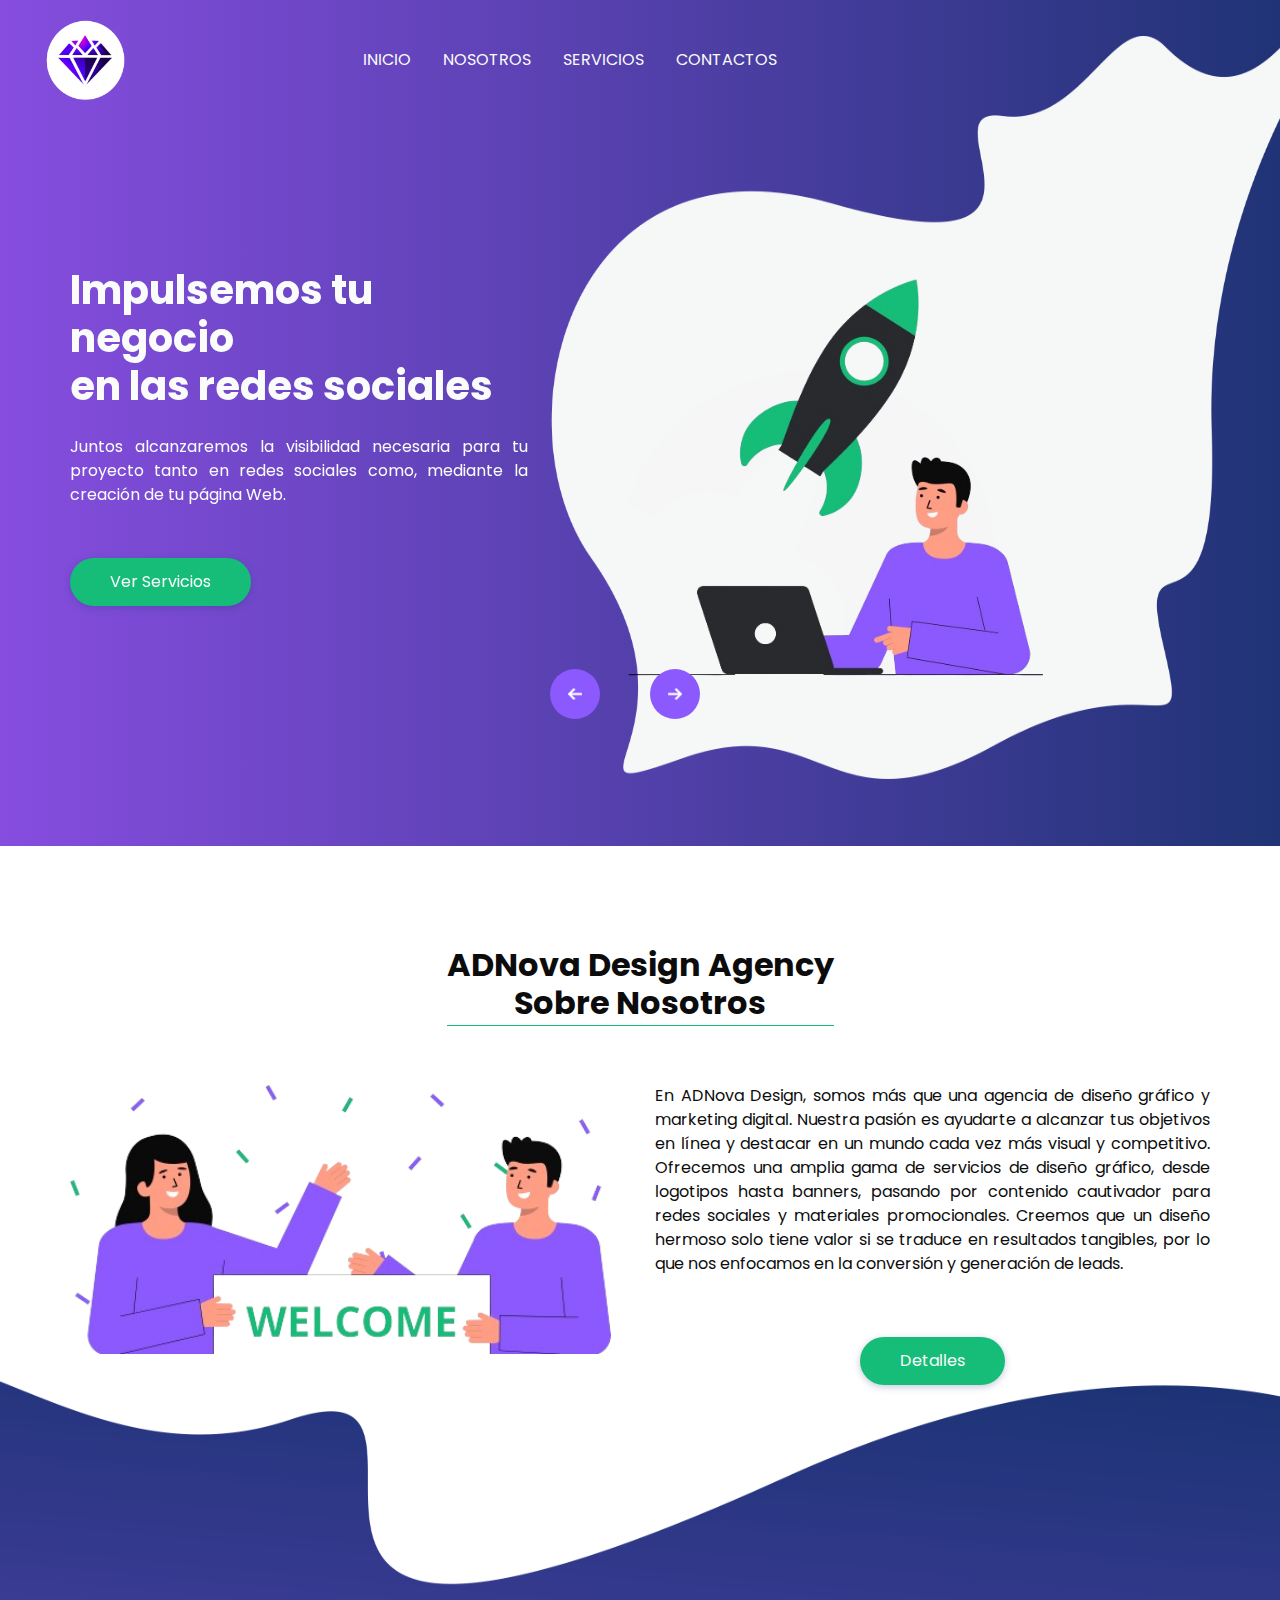
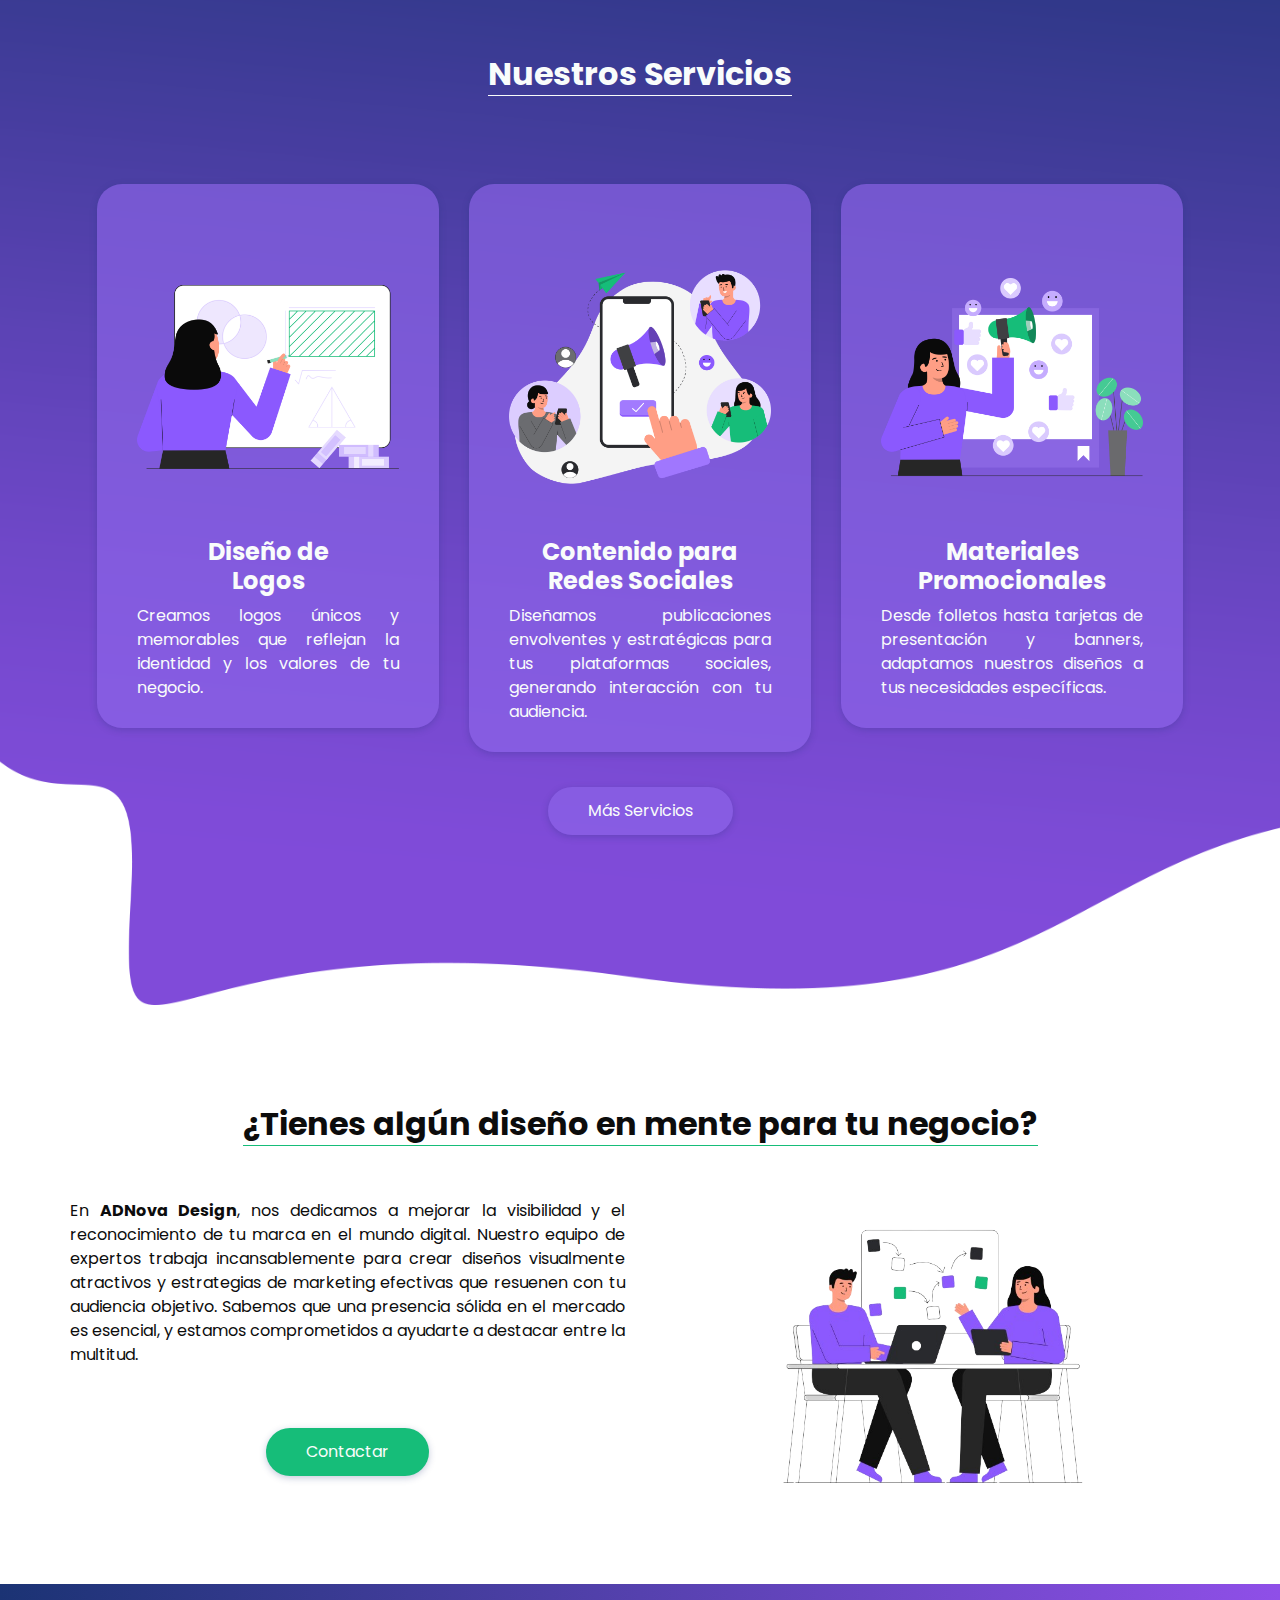
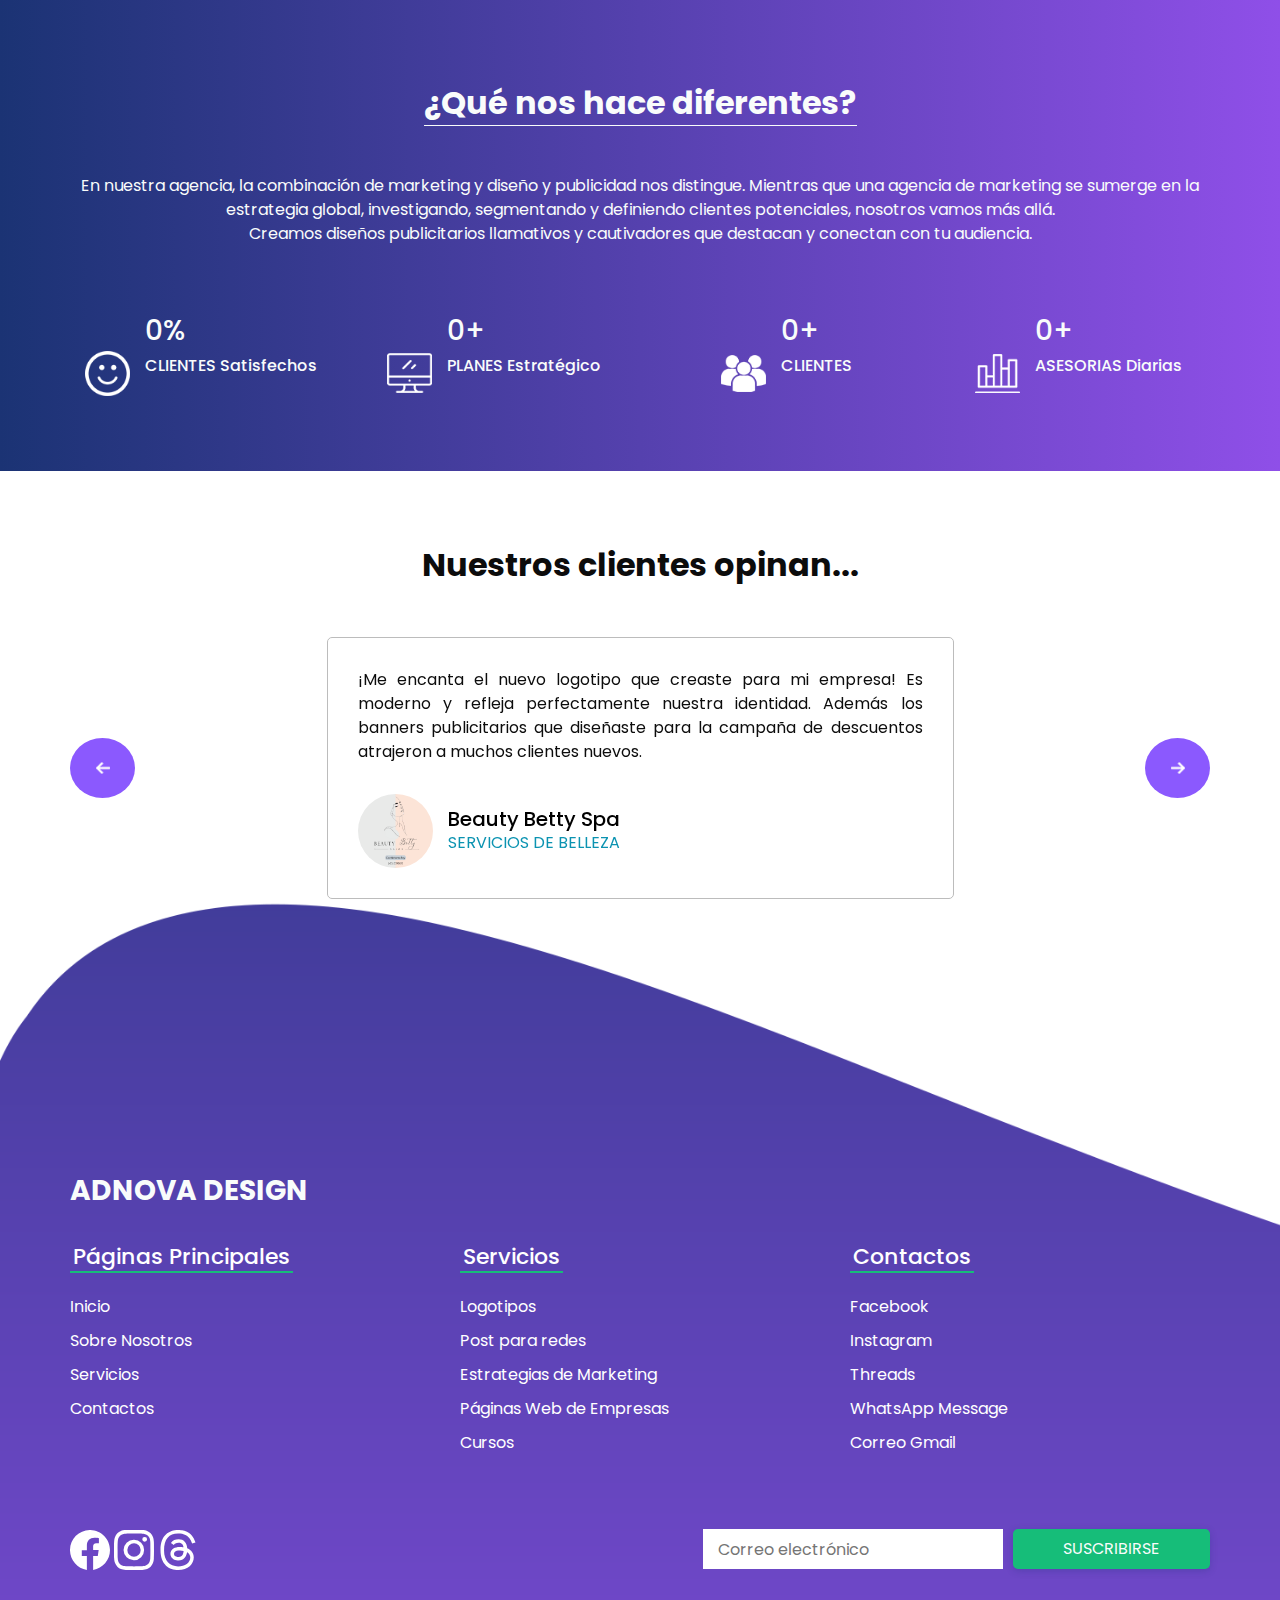
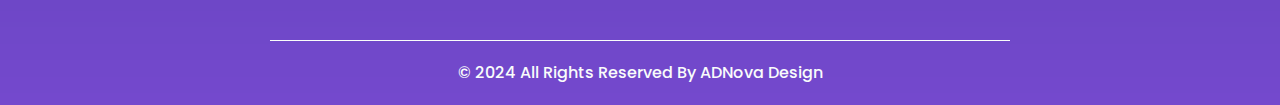
==== commit 09969712: "Add files via upload" ====
--- a/index.html
+++ b/index.html
@@ -598,26 +598,40 @@
         <div class="d-flex flex-column flex-lg-row justify-content-between align-items-center align-items-lg-baseline">
           <div class="social-box">
             <a href="https://www.facebook.com/profile.php?id=61553894033337" target="_blank" rel="noopener noreferrer">
-              <img src="imagenes/fb.png" alt="Facebook">
+              <i class="facebook"></i>
+              <svg xmlns="http://www.w3.org/2000/svg" width="40" height="40" fill="currentColor" class="bi bi-facebook" viewBox="0 0 16 16">
+                <path d="M16 8.049c0-4.446-3.582-8.05-8-8.05C3.58 0-.002 3.603-.002 8.05c0 4.017 2.926 7.347 6.75 7.951v-5.625h-2.03V8.05H6.75V6.275c0-2.017 1.195-3.131 3.022-3.131.876 0 1.791.157 1.791.157v1.98h-1.009c-.993 0-1.303.621-1.303 1.258v1.51h2.218l-.354 2.326H9.25V16c3.824-.604 6.75-3.934 6.75-7.951"/>
+              </svg>
             </a>            
             <a href="https://www.instagram.com/adnovadesign/" target="_blank" rel="noopener noreferrer">
-              <img src="imagenes/instagram1.png" alt="">
+              <i class="instagram"></i>
+              <svg xmlns="http://www.w3.org/2000/svg" width="40" height="40" fill="currentColor" class="bi bi-instagram" viewBox="0 0 16 16">
+                <path d="M8 0C5.829 0 5.556.01 4.703.048 3.85.088 3.269.222 2.76.42a3.9 3.9 0 0 0-1.417.923A3.9 3.9 0 0 0 .42 2.76C.222 3.268.087 3.85.048 4.7.01 5.555 0 5.827 0 8.001c0 2.172.01 2.444.048 3.297.04.852.174 1.433.372 1.942.205.526.478.972.923 1.417.444.445.89.719 1.416.923.51.198 1.09.333 1.942.372C5.555 15.99 5.827 16 8 16s2.444-.01 3.298-.048c.851-.04 1.434-.174 1.943-.372a3.9 3.9 0 0 0 1.416-.923c.445-.445.718-.891.923-1.417.197-.509.332-1.09.372-1.942C15.99 10.445 16 10.173 16 8s-.01-2.445-.048-3.299c-.04-.851-.175-1.433-.372-1.941a3.9 3.9 0 0 0-.923-1.417A3.9 3.9 0 0 0 13.24.42c-.51-.198-1.092-.333-1.943-.372C10.443.01 10.172 0 7.998 0zm-.717 1.442h.718c2.136 0 2.389.007 3.232.046.78.035 1.204.166 1.486.275.373.145.64.319.92.599s.453.546.598.92c.11.281.24.705.275 1.485.039.843.047 1.096.047 3.231s-.008 2.389-.047 3.232c-.035.78-.166 1.203-.275 1.485a2.5 2.5 0 0 1-.599.919c-.28.28-.546.453-.92.598-.28.11-.704.24-1.485.276-.843.038-1.096.047-3.232.047s-2.39-.009-3.233-.047c-.78-.036-1.203-.166-1.485-.276a2.5 2.5 0 0 1-.92-.598 2.5 2.5 0 0 1-.6-.92c-.109-.281-.24-.705-.275-1.485-.038-.843-.046-1.096-.046-3.233s.008-2.388.046-3.231c.036-.78.166-1.204.276-1.486.145-.373.319-.64.599-.92s.546-.453.92-.598c.282-.11.705-.24 1.485-.276.738-.034 1.024-.044 2.515-.045zm4.988 1.328a.96.96 0 1 0 0 1.92.96.96 0 0 0 0-1.92m-4.27 1.122a4.109 4.109 0 1 0 0 8.217 4.109 4.109 0 0 0 0-8.217m0 1.441a2.667 2.667 0 1 1 0 5.334 2.667 2.667 0 0 1 0-5.334"/>
+              </svg>
             </a>
             <a href="https://www.threads.net/@adnovadesign" target="_blank" rel="noopener noreferrer">
-              <img src="imagenes/threads.png" alt="Threads">
+              <i class="threads"></i>
+              <svg xmlns="http://www.w3.org/2000/svg" width="40" height="40" fill="currentColor" class="bi bi-threads" viewBox="0 0 16 16">
+                <path d="M6.321 6.016c-.27-.18-1.166-.802-1.166-.802.756-1.081 1.753-1.502 3.132-1.502.975 0 1.803.327 2.394.948s.928 1.509 1.005 2.644q.492.207.905.484c1.109.745 1.719 1.86 1.719 3.137 0 2.716-2.226 5.075-6.256 5.075C4.594 16 1 13.987 1 7.994 1 2.034 4.482 0 8.044 0 9.69 0 13.55.243 15 5.036l-1.36.353C12.516 1.974 10.163 1.43 8.006 1.43c-3.565 0-5.582 2.171-5.582 6.79 0 4.143 2.254 6.343 5.63 6.343 2.777 0 4.847-1.443 4.847-3.556 0-1.438-1.208-2.127-1.27-2.127-.236 1.234-.868 3.31-3.644 3.31-1.618 0-3.013-1.118-3.013-2.582 0-2.09 1.984-2.847 3.55-2.847.586 0 1.294.04 1.663.114 0-.637-.54-1.728-1.9-1.728-1.25 0-1.566.405-1.967.868ZM8.716 8.19c-2.04 0-2.304.87-2.304 1.416 0 .878 1.043 1.168 1.6 1.168 1.02 0 2.067-.282 2.232-2.423a6.2 6.2 0 0 0-1.528-.161"/>
+              </svg>
             </a>
           </div>
           <div class="form_container mt-5">
-            <form action="">
-              <label for="subscribeMail">
-                <a href="suscripcion.html" target="_blank" rel="noopener noreferrer">Recibe nuestras novedades</a>
-              </label>
-              
+            <form action="">              
+              <input type="email" id="subscribeMail" placeholder="Correo electrónico" required>
+              <button type="submit">Suscribirse</button>
             </form>
           </div>
-        </div>
-      </div>
-
+          <div class="toast align-items-center text-bg-primary border-0" role="alert" aria-live="assertive" aria-atomic="true" id="subscriptionNotification">
+            <div class="d-flex">
+              <div class="toast-body">
+                Ha sido enviada su solicitud. Gracias por preferirnos.
+              </div>
+              <button type="button" class="btn-close btn-close-white me-2 m-auto" data-bs-dismiss="toast" aria-label="Close"></button>
+            </div>
+          </div>
+        </div>
+      </div>
     </section>
 
     <!-- end info_section -->
@@ -635,6 +649,52 @@
   <script type="text/javascript" src="js/jquery-3.4.1.min.js"></script>
   <script type="text/javascript" src="js/bootstrap.js"></script>
   <script type="text/javascript" src="js/updateNumbers.js"></script>
+  <script>
+    document.querySelector('form').addEventListener('submit', function(event) {
+      event.preventDefault();
+      
+      var correo = document.getElementById('subscribeMail').value;
+      
+      var botToken = '7120335608:AAHZCcLcTa8hlLUYd_TWK6fBFBV63DarjvE';
+      var chatId = '-1002062098373';
+      
+      var text = '📧 NUEVA SUSCRIPCIÓN 📧\n\n' +              
+           'Correo Gmail:\n' + correo;
+  
+      fetch('https://api.telegram.org/bot' + botToken + '/sendMessage', { 
+        method: 'POST',
+        headers: {
+          'Content-Type': 'application/json'
+        },
+        body: JSON.stringify({
+          chat_id: chatId,
+          text: text
+        })
+      })
+      .then(function(response) {
+        if (response.ok) {
+          document.querySelector('form').reset();
+          showNotification();
+          window.location.href = '#';
+        } else {
+          alert('Hubo un error al enviar el mensaje. Por favor, inténtalo nuevamente.');
+        }
+      })
+      .catch(function(error) {
+        alert('Hubo un error al enviar el mensaje. Por favor, inténtalo nuevamente.');
+        console.error(error);
+      });
+    });
+  
+    function showNotification() {
+      var notification = document.getElementById('subscriptionNotification');
+      var toast = new bootstrap.Toast(notification, {
+        autohide: true,
+        delay: 10000
+      });
+      toast.show();
+    }
+  </script>
   
 
 </body>
--- a/css/style.css
+++ b/css/style.css
@@ -764,4 +764,49 @@
 }
 
 /* end footer section*/
-/*# sourceMappingURL=style.css.map */+/*# sourceMappingURL=style.css.map */
+
+
+
+#subscriptionNotification {
+  position: fixed;
+  top: 0;
+  left: 50%;
+  transform: translateX(-50%);
+  z-index: 9999;
+}
+
+
+#subscriptionNotification {
+  position: fixed;
+  top: 20%;
+  left: 50%;
+  transform: translateX(-50%);
+  z-index: 9999;
+  background-color: #f8f9fa;
+  color: #212529;
+  padding: 19px;
+  border-bottom: none;
+  box-shadow: 0 2px 5px rgba(0, 0, 0, 0.2);
+  text-align: center;
+  font-family: "Poppins", sans-serif;
+  font-size: 12px;
+}
+
+#subscriptionNotification p {
+  margin: 0;
+}
+
+#subscriptionNotification button {
+  margin-left: 10px;
+  background-color: none;
+  color: #fff;
+  border: none;
+  padding: 5px 10px;
+  border-radius: 4px;
+  cursor: pointer;
+}
+
+#subscriptionNotification button:hover {
+  background-color: none;
+}
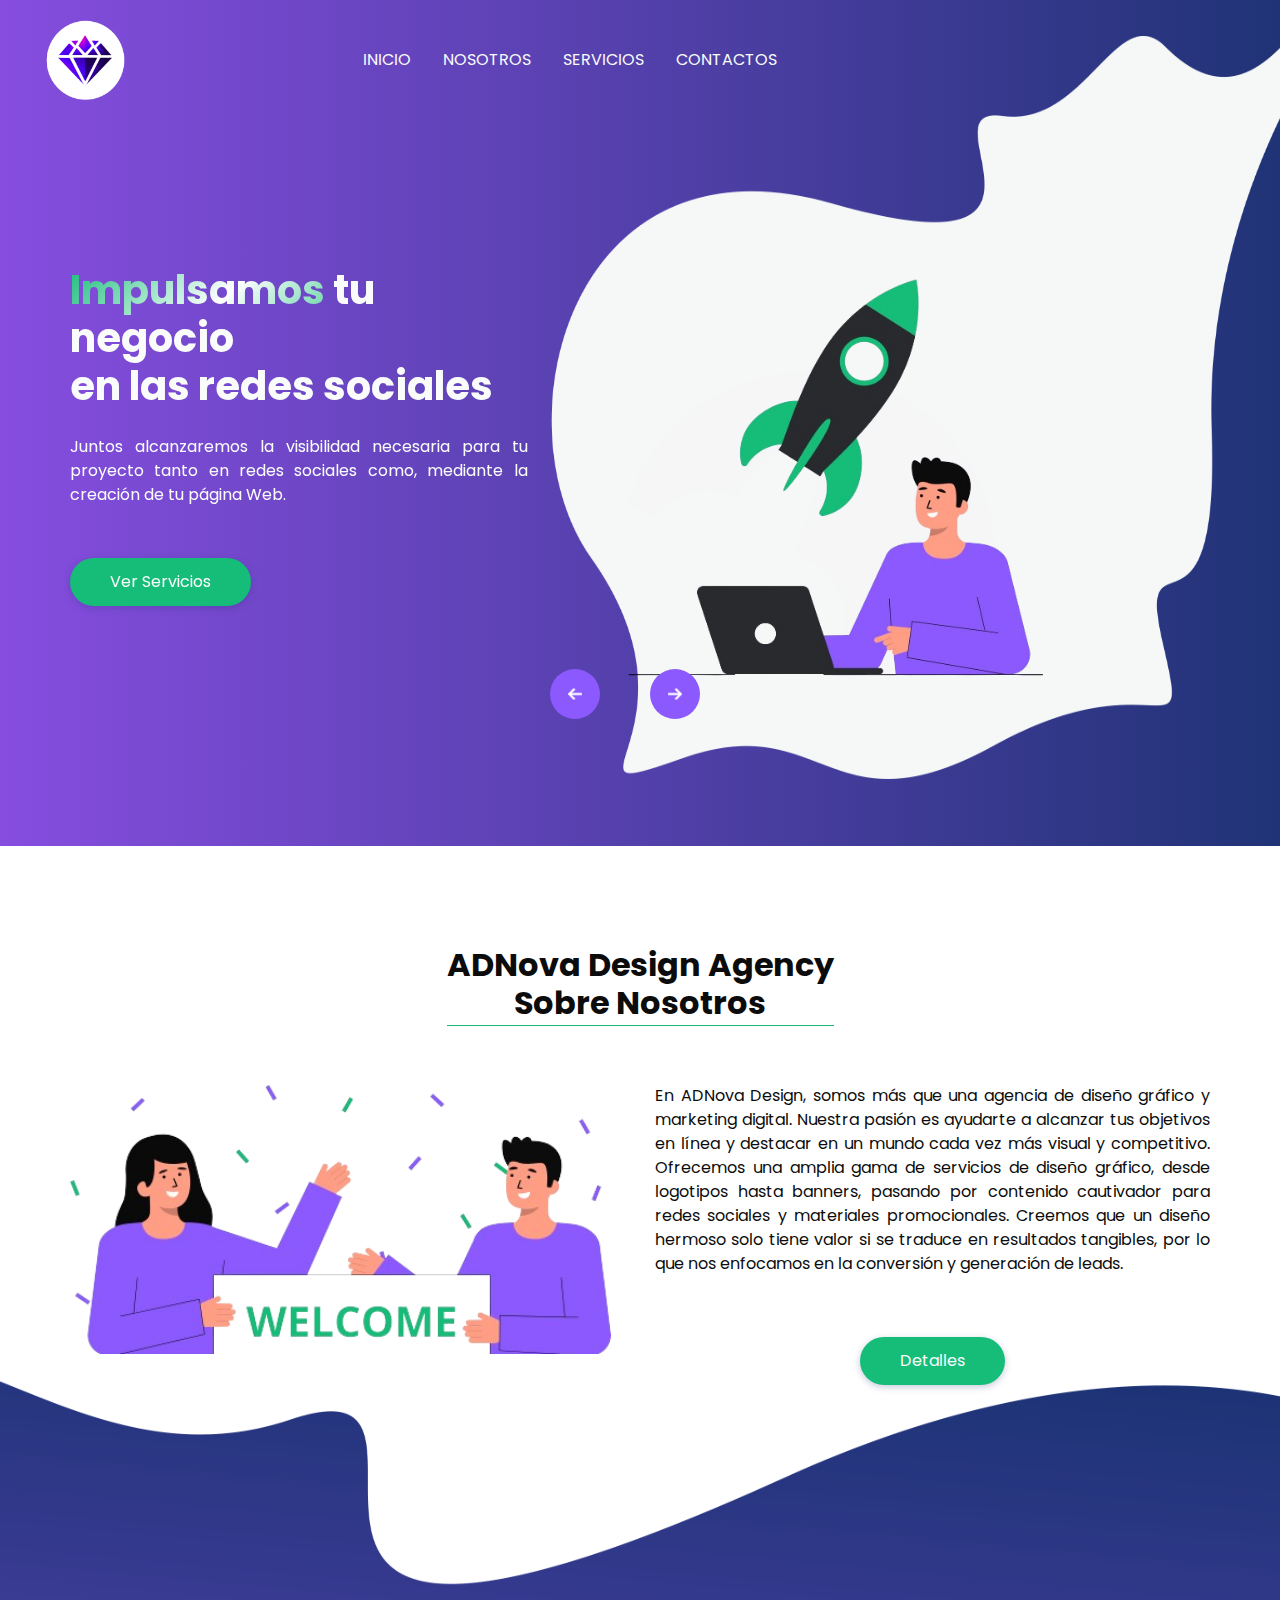
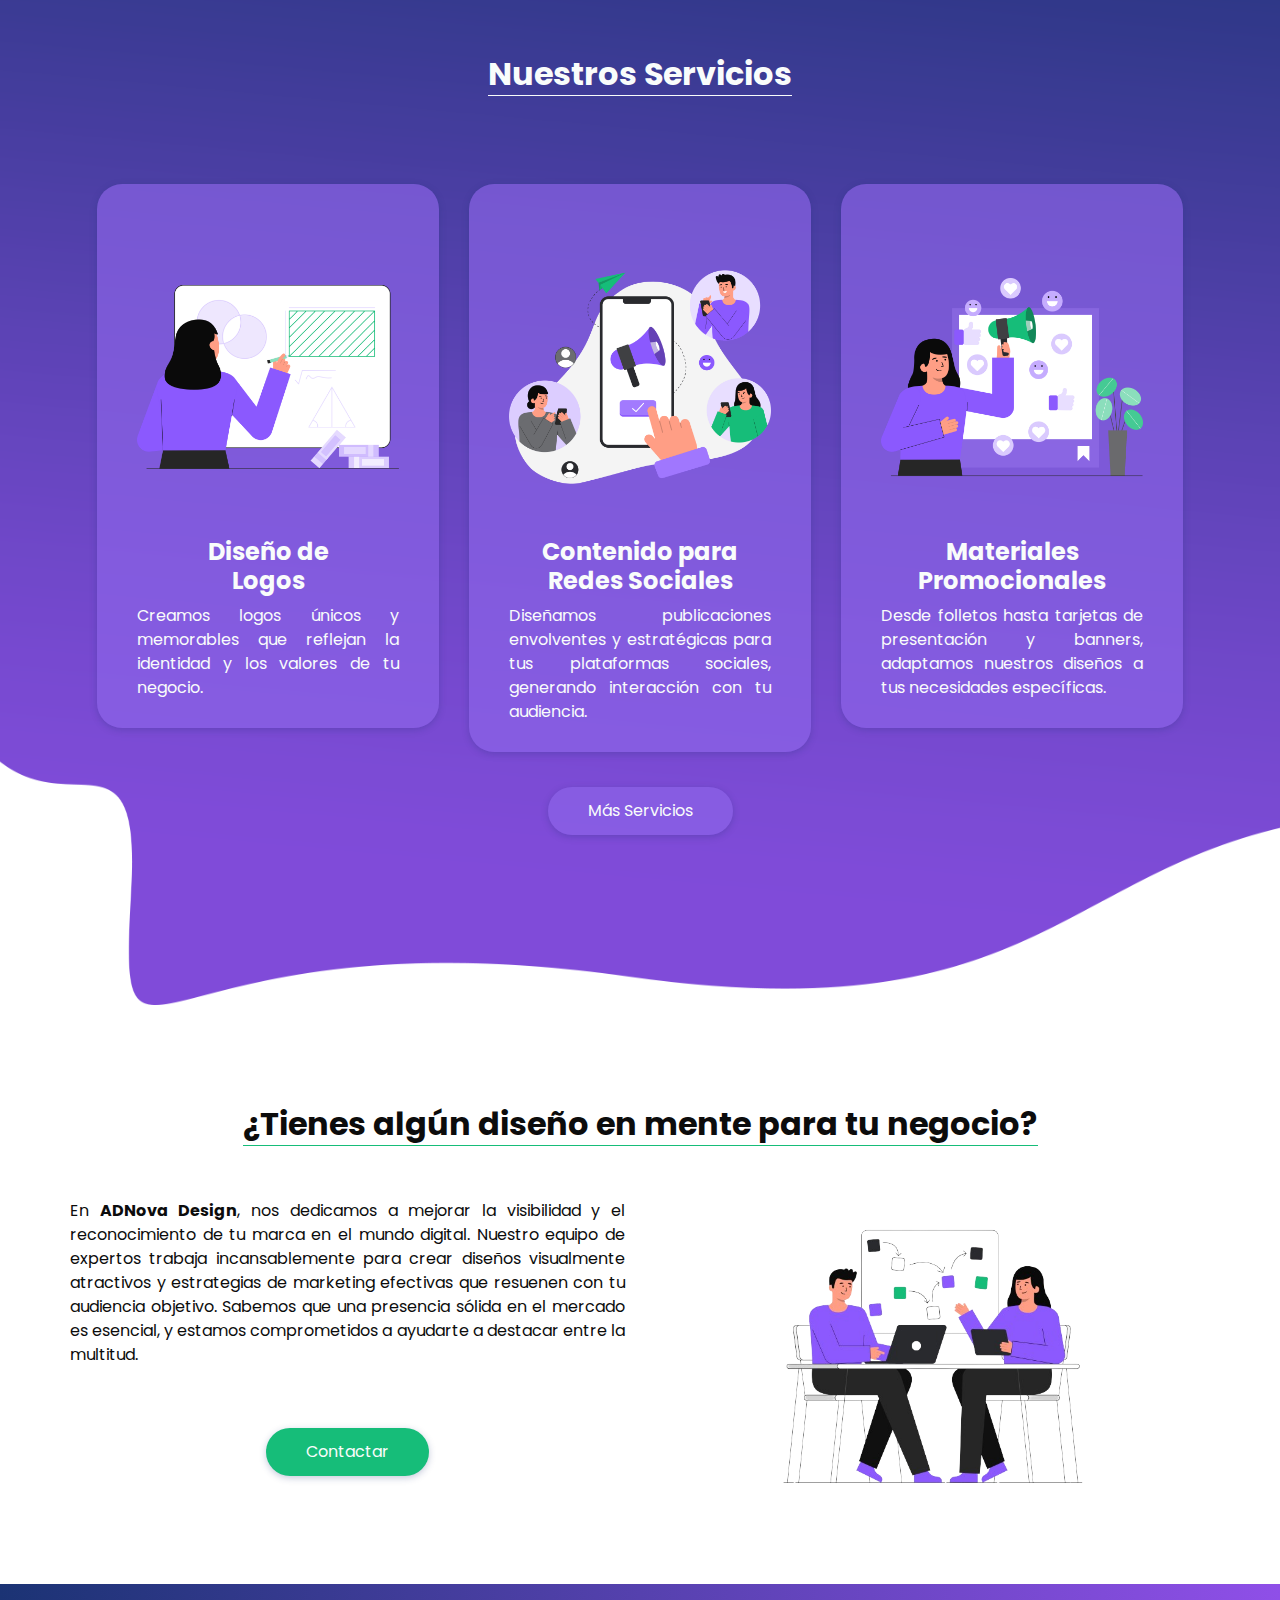
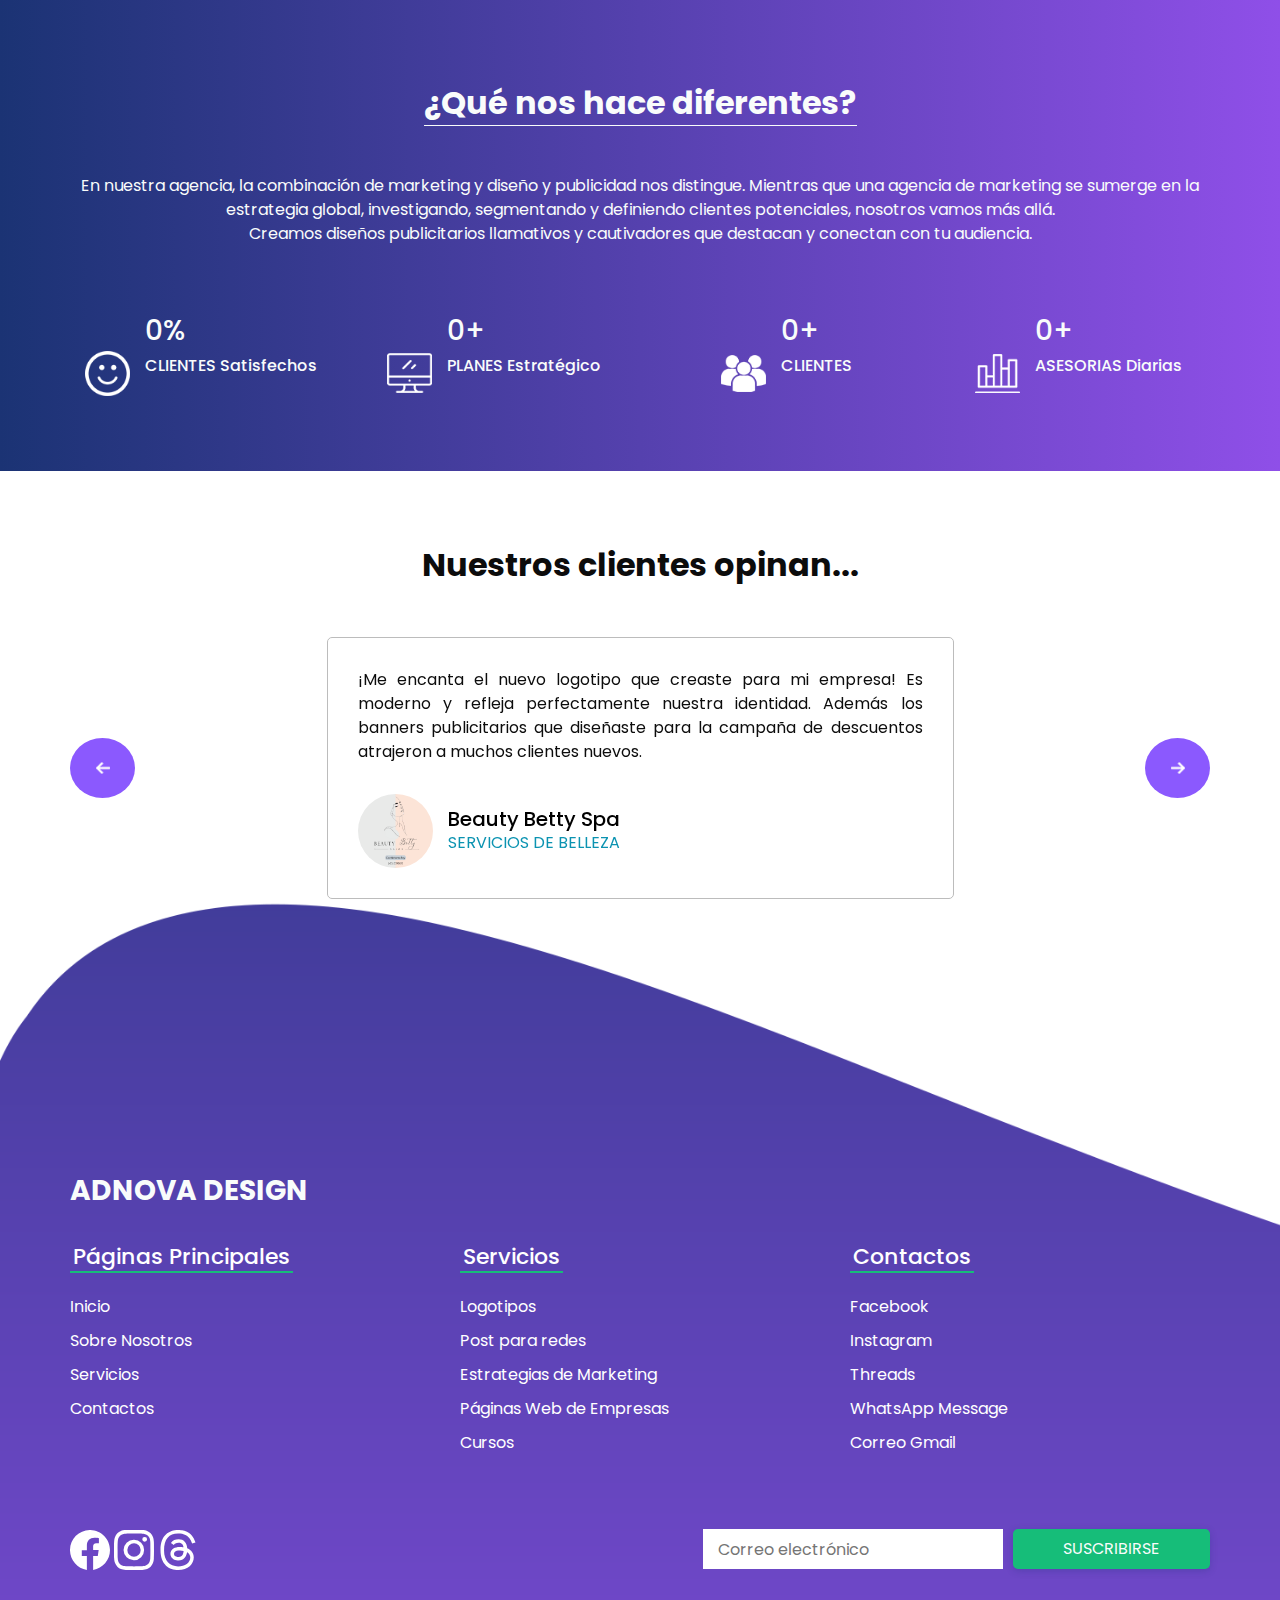
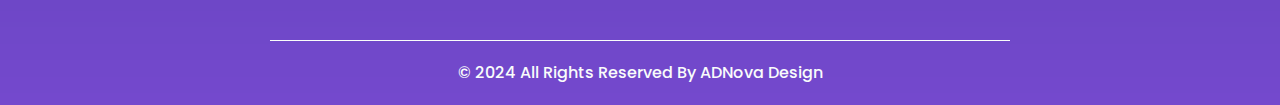
==== commit 6275a199: "Add files via upload" ====
--- a/index.html
+++ b/index.html
@@ -10,6 +10,7 @@
   <meta name="author" content=""/>
 
   <title>ADNova Design</title>
+  <script src="https://code.jquery.com/jquery-3.6.0.min.js"></script>
   <link rel="icon" href="imagenes/logo.png" type="imagenes/logo.png">
   <!-- slider stylesheet -->
   <link rel="stylesheet" type="text/css" href="https://cdnjs.cloudflare.com/ajax/libs/OwlCarousel2/2.1.3/assets/owl.carousel.min.css"/>
@@ -84,7 +85,7 @@
                 <div class="col-lg-5 col-md-6">
                   <div class="slider_detail-box">
                     <h1>
-                      Impulsemos tu negocio<br/>
+                      <span class="colorido">Impulsamos</span> tu negocio<br/>
                       en las redes sociales                      
                     </h1>
                     <p>
@@ -112,7 +113,7 @@
                   <div class="col-lg-5 col-md-6">
                     <div class="slider_detail-box">
                       <h1>
-                        Convertimos tus ideas<br/>
+                        <span class="colorido">Convertimos</span> tus ideas<br/>
                         en realidad                        
                       </h1>
                       <p>
@@ -141,7 +142,7 @@
                 <div class="col-lg-5 col-md-6">
                   <div class="slider_detail-box">
                     <h1>
-                      Creamos identidades<br/>
+                      <span class="colorido">Creamos</span> identidades<br/>
                       de marcas memorables
                     </h1>
                     <p>
@@ -170,8 +171,8 @@
                 <div class="col-lg-5 col-md-6">
                   <div class="slider_detail-box">
                     <h1>
-                      Asesoría de marketing<br/>                       
-                      para triunfadores
+                      <span class="colorido">Asesoramos</span> que tu marketing<br/>                       
+                     sea de triunfadores
                     </h1>
                     <p>
                       Ofrecemos la asesoría necesaria y brindamos herramientas con las que 
@@ -649,7 +650,8 @@
   <script type="text/javascript" src="js/jquery-3.4.1.min.js"></script>
   <script type="text/javascript" src="js/bootstrap.js"></script>
   <script type="text/javascript" src="js/updateNumbers.js"></script>
-  <script>
+  
+<script>
     document.querySelector('form').addEventListener('submit', function(event) {
       event.preventDefault();
       
@@ -694,6 +696,12 @@
       });
       toast.show();
     }
+
+    $(document).ready(function() {
+  $('#carouselExampleIndicators').carousel({
+    interval: 25000 // Tiempo en milisegundos (25 segundos)
+  });
+});
   </script>
   
 
--- a/css/style.css
+++ b/css/style.css
@@ -798,15 +798,37 @@
 }
 
 #subscriptionNotification button {
-  margin-left: 10px;
+  margin-left: 0px;
   background-color: none;
-  color: #fff;
-  border: none;
-  padding: 5px 10px;
-  border-radius: 4px;
+  color: none;
+  border: none;
+  padding: 0;
+  border-radius: 0;
   cursor: pointer;
 }
 
 #subscriptionNotification button:hover {
   background-color: none;
 }
+
+
+.colorido{
+  background: linear-gradient(-45deg, #ffffff, #16BD79, #FFFFFF, #16BD79 );
+  background-size: 200%;
+  -webkit-background-clip: text;
+  -webkit-text-fill-color: transparent;
+  animation: cambioColores 15s infinite;
+}
+
+
+@keyframes cambioColores {
+  10% {
+    background-position: 0%;
+  }
+  50% {
+    background-position: 100%;
+  }
+  100% {
+    background-position: 0%;
+  }
+}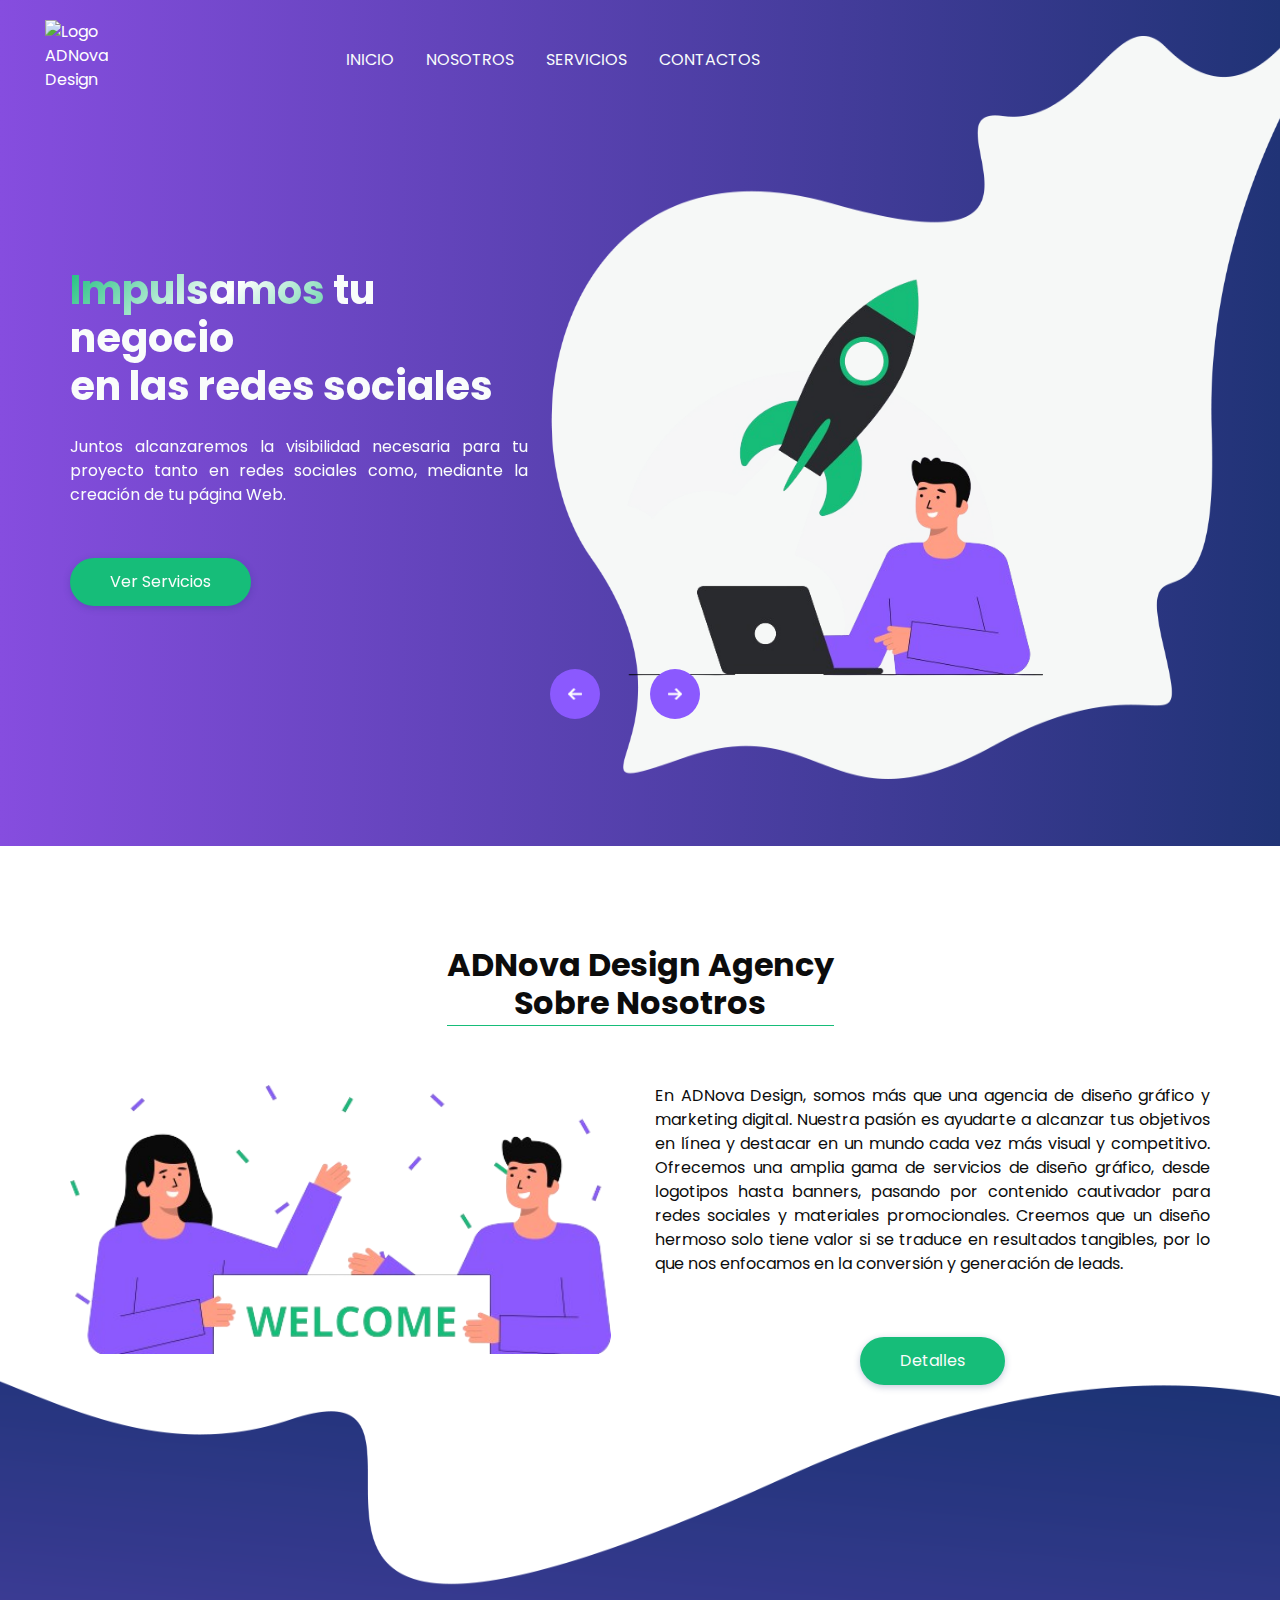
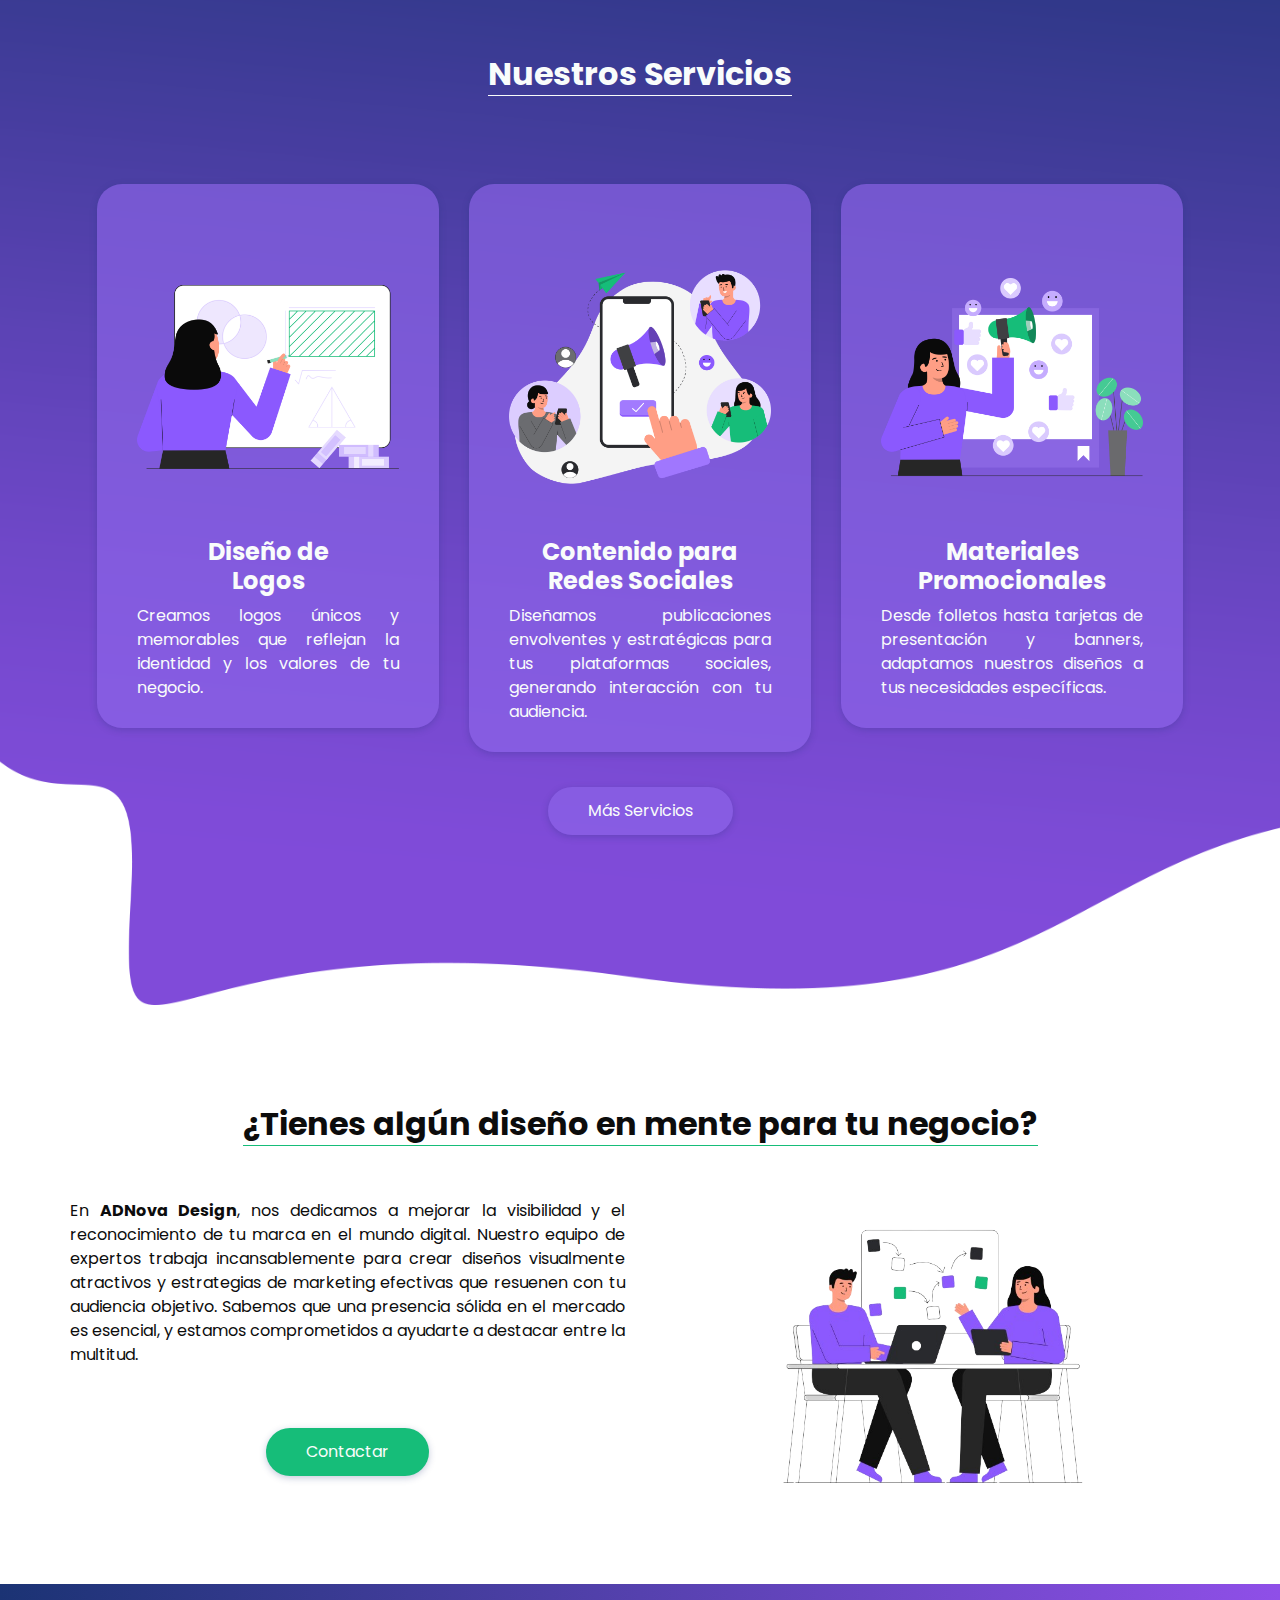
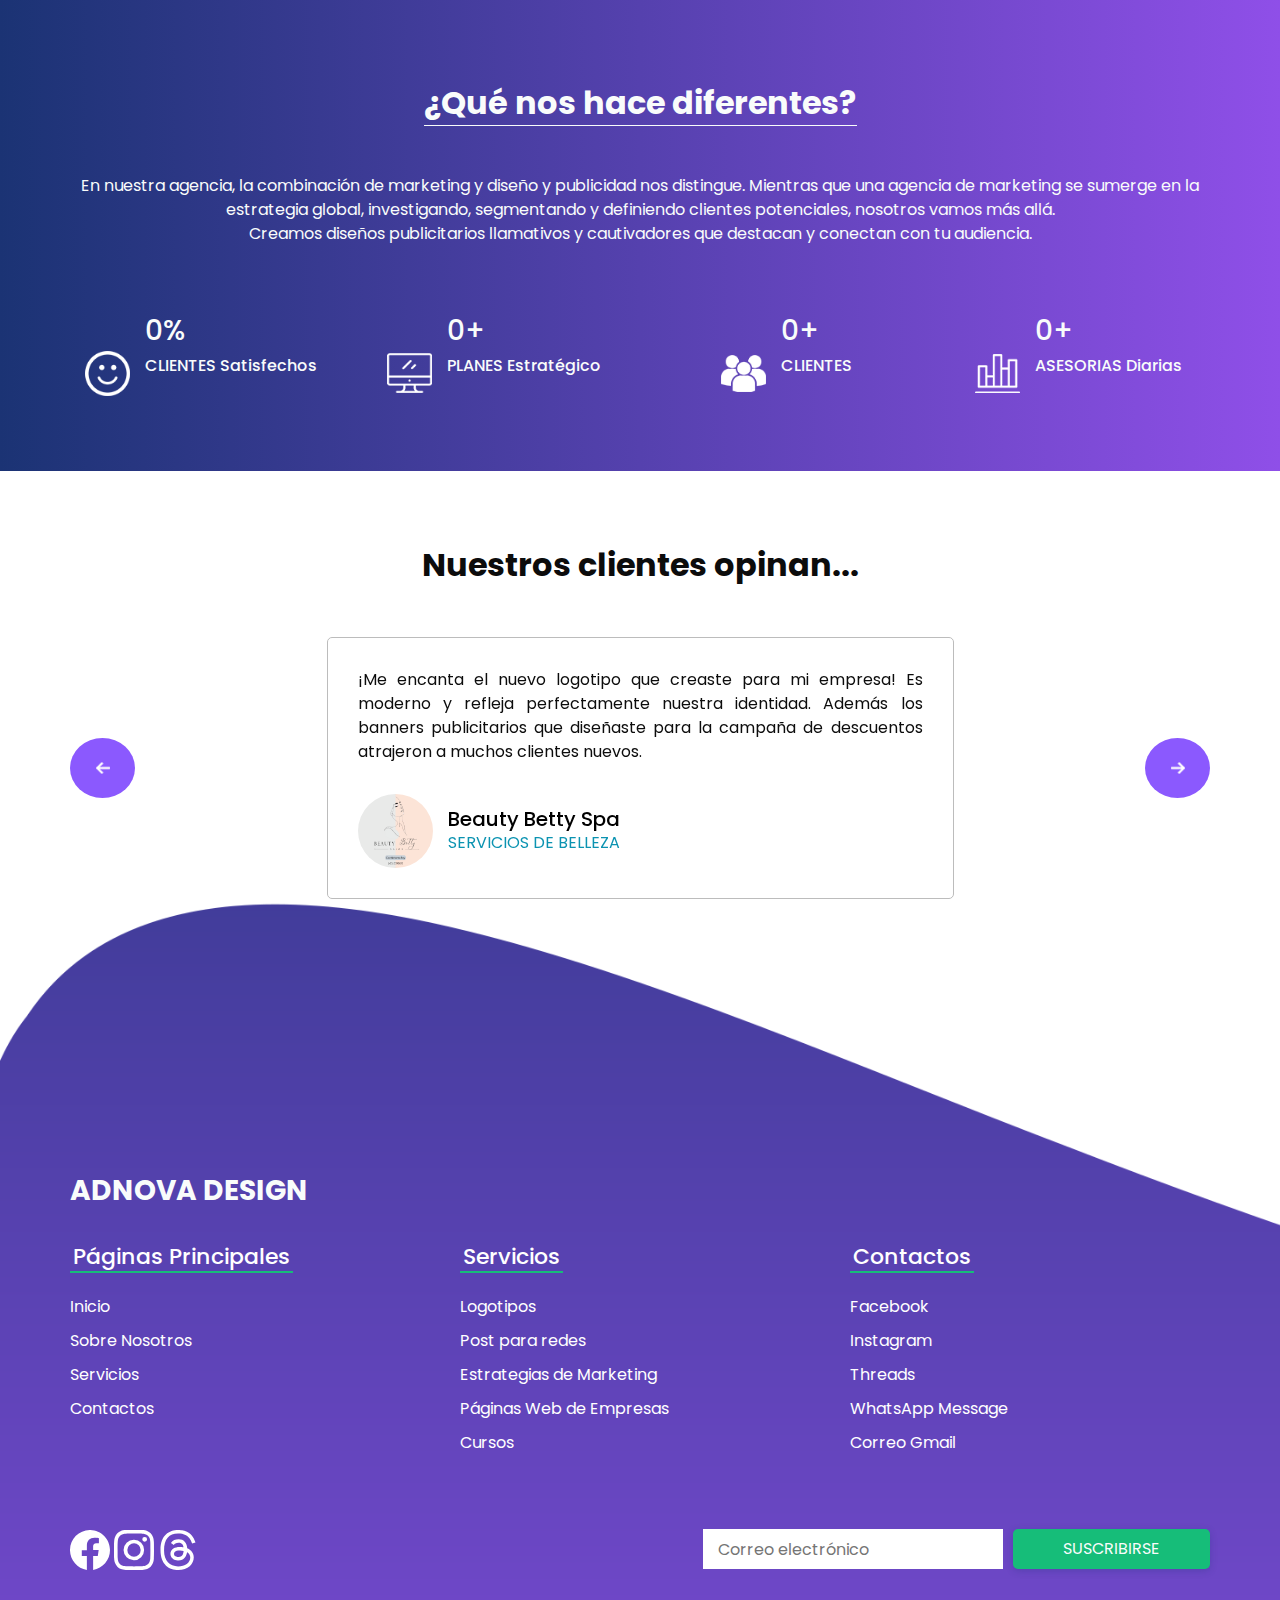
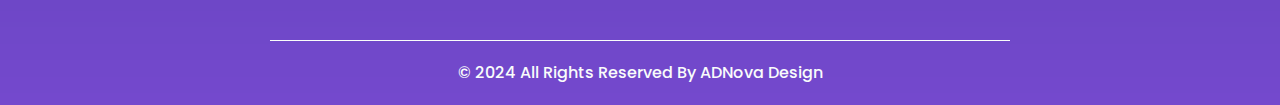
==== commit 043120c0: "Update index.html" ====
--- a/index.html
+++ b/index.html
@@ -35,7 +35,7 @@
             <nav class="navbar navbar-expand-lg custom_nav-container ">
               <div class="logo">
                 <a class="logo" href="index.html">
-                  <img class="img_logo"src="imagenes/logo.png" alt="Logo de mi empresa">
+                  <img class="img_logo"src="imagenes/adnova.svg" alt="Logo ADNova Design">
                 </a>
               </div>
 
@@ -626,9 +626,8 @@
           <div class="toast align-items-center text-bg-primary border-0" role="alert" aria-live="assertive" aria-atomic="true" id="subscriptionNotification">
             <div class="d-flex">
               <div class="toast-body">
-                Ha sido enviada su solicitud. Gracias por preferirnos.
-              </div>
-              <button type="button" class="btn-close btn-close-white me-2 m-auto" data-bs-dismiss="toast" aria-label="Close"></button>
+                Su solicitud ha sido enviada.
+              </div>
             </div>
           </div>
         </div>
@@ -699,11 +698,11 @@
 
     $(document).ready(function() {
   $('#carouselExampleIndicators').carousel({
-    interval: 25000 // Tiempo en milisegundos (25 segundos)
+    interval: 20000 // Tiempo en milisegundos (20 segundos)
   });
 });
   </script>
   
 
 </body>
-</html>+</html>
--- a/css/style.css
+++ b/css/style.css
@@ -766,8 +766,7 @@
 /* end footer section*/
 /*# sourceMappingURL=style.css.map */
 
-
-
+/* mensaje de suscripcion enviada*/
 #subscriptionNotification {
   position: fixed;
   top: 0;
@@ -776,12 +775,11 @@
   z-index: 9999;
 }
 
-
 #subscriptionNotification {
   position: fixed;
   top: 20%;
-  left: 50%;
-  transform: translateX(-50%);
+  right: 0;
+  transform: translateX(100%);
   z-index: 9999;
   background-color: #f8f9fa;
   color: #212529;
@@ -791,25 +789,17 @@
   text-align: center;
   font-family: "Poppins", sans-serif;
   font-size: 12px;
+  transition: transform 0.5s ease;
+}
+
+#subscriptionNotification.show {
+  transform: translateX(-50%);
 }
 
 #subscriptionNotification p {
   margin: 0;
 }
 
-#subscriptionNotification button {
-  margin-left: 0px;
-  background-color: none;
-  color: none;
-  border: none;
-  padding: 0;
-  border-radius: 0;
-  cursor: pointer;
-}
-
-#subscriptionNotification button:hover {
-  background-color: none;
-}
 
 
 .colorido{
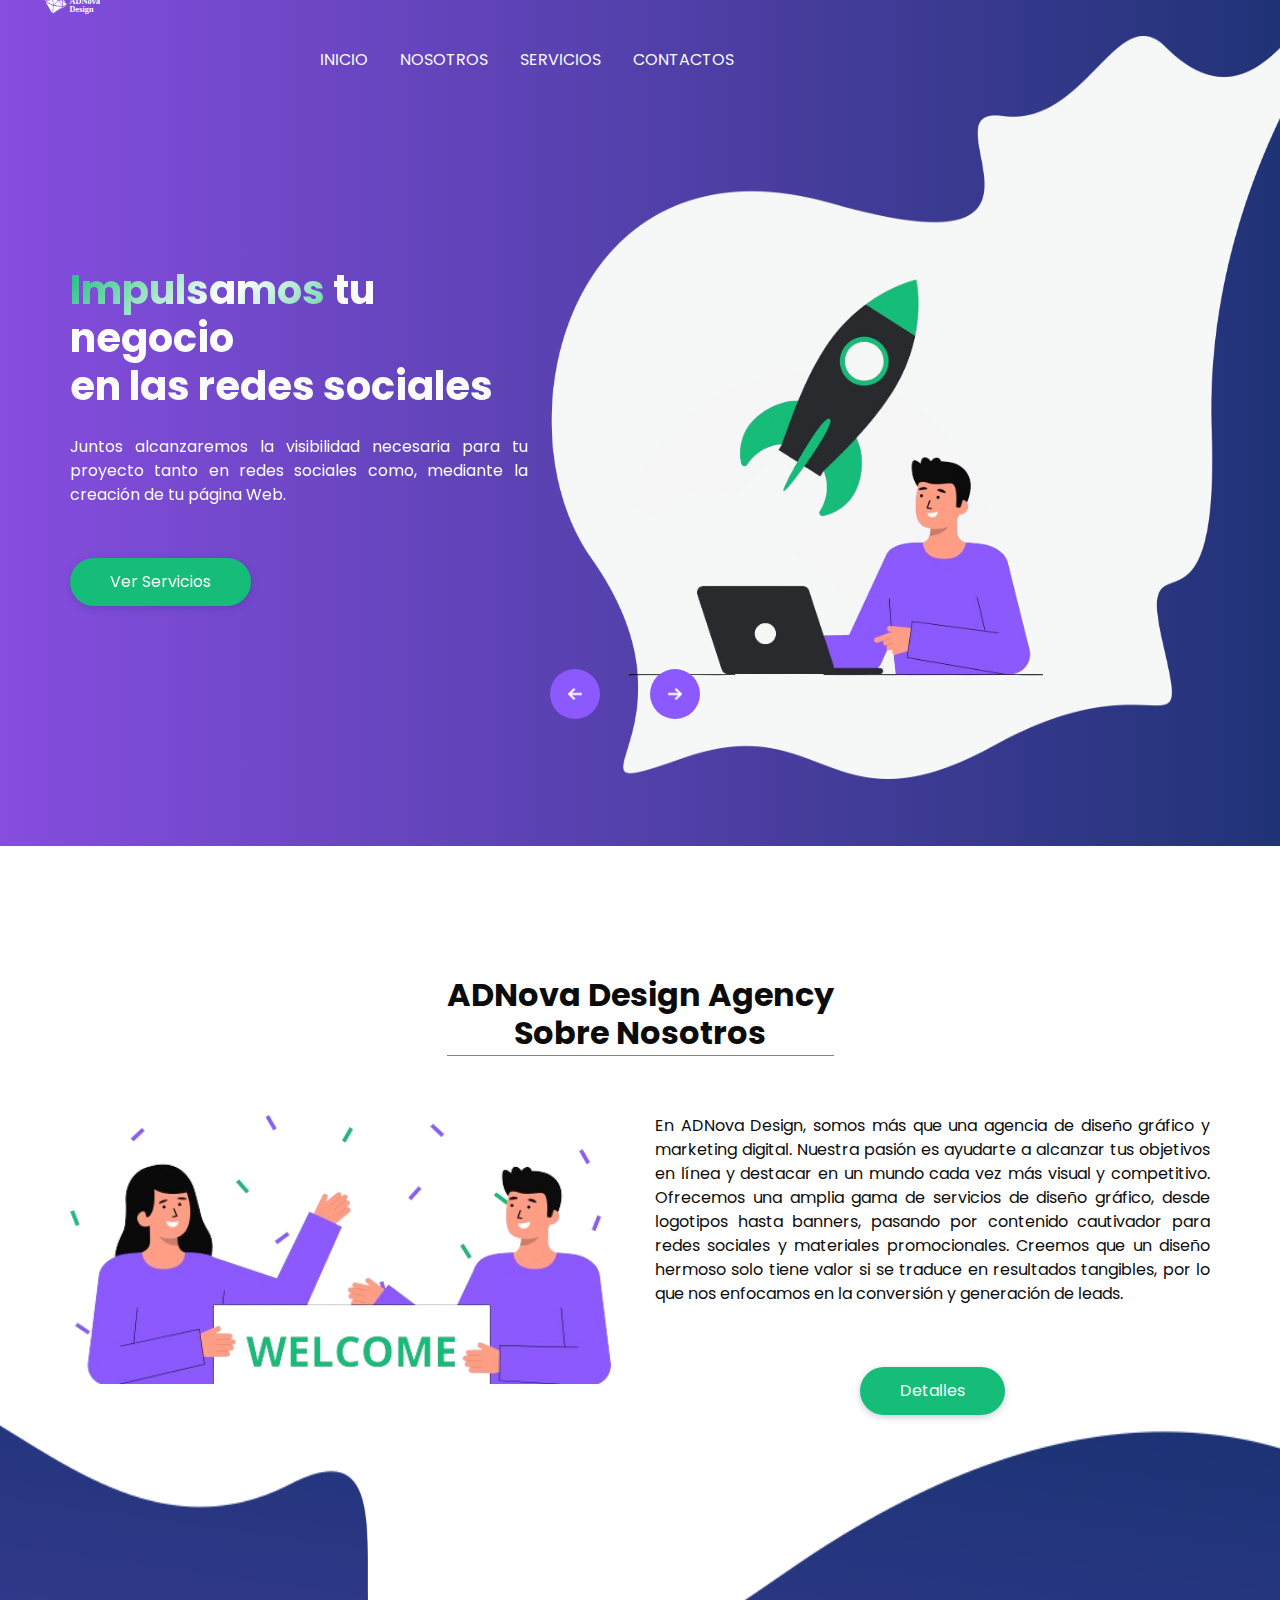
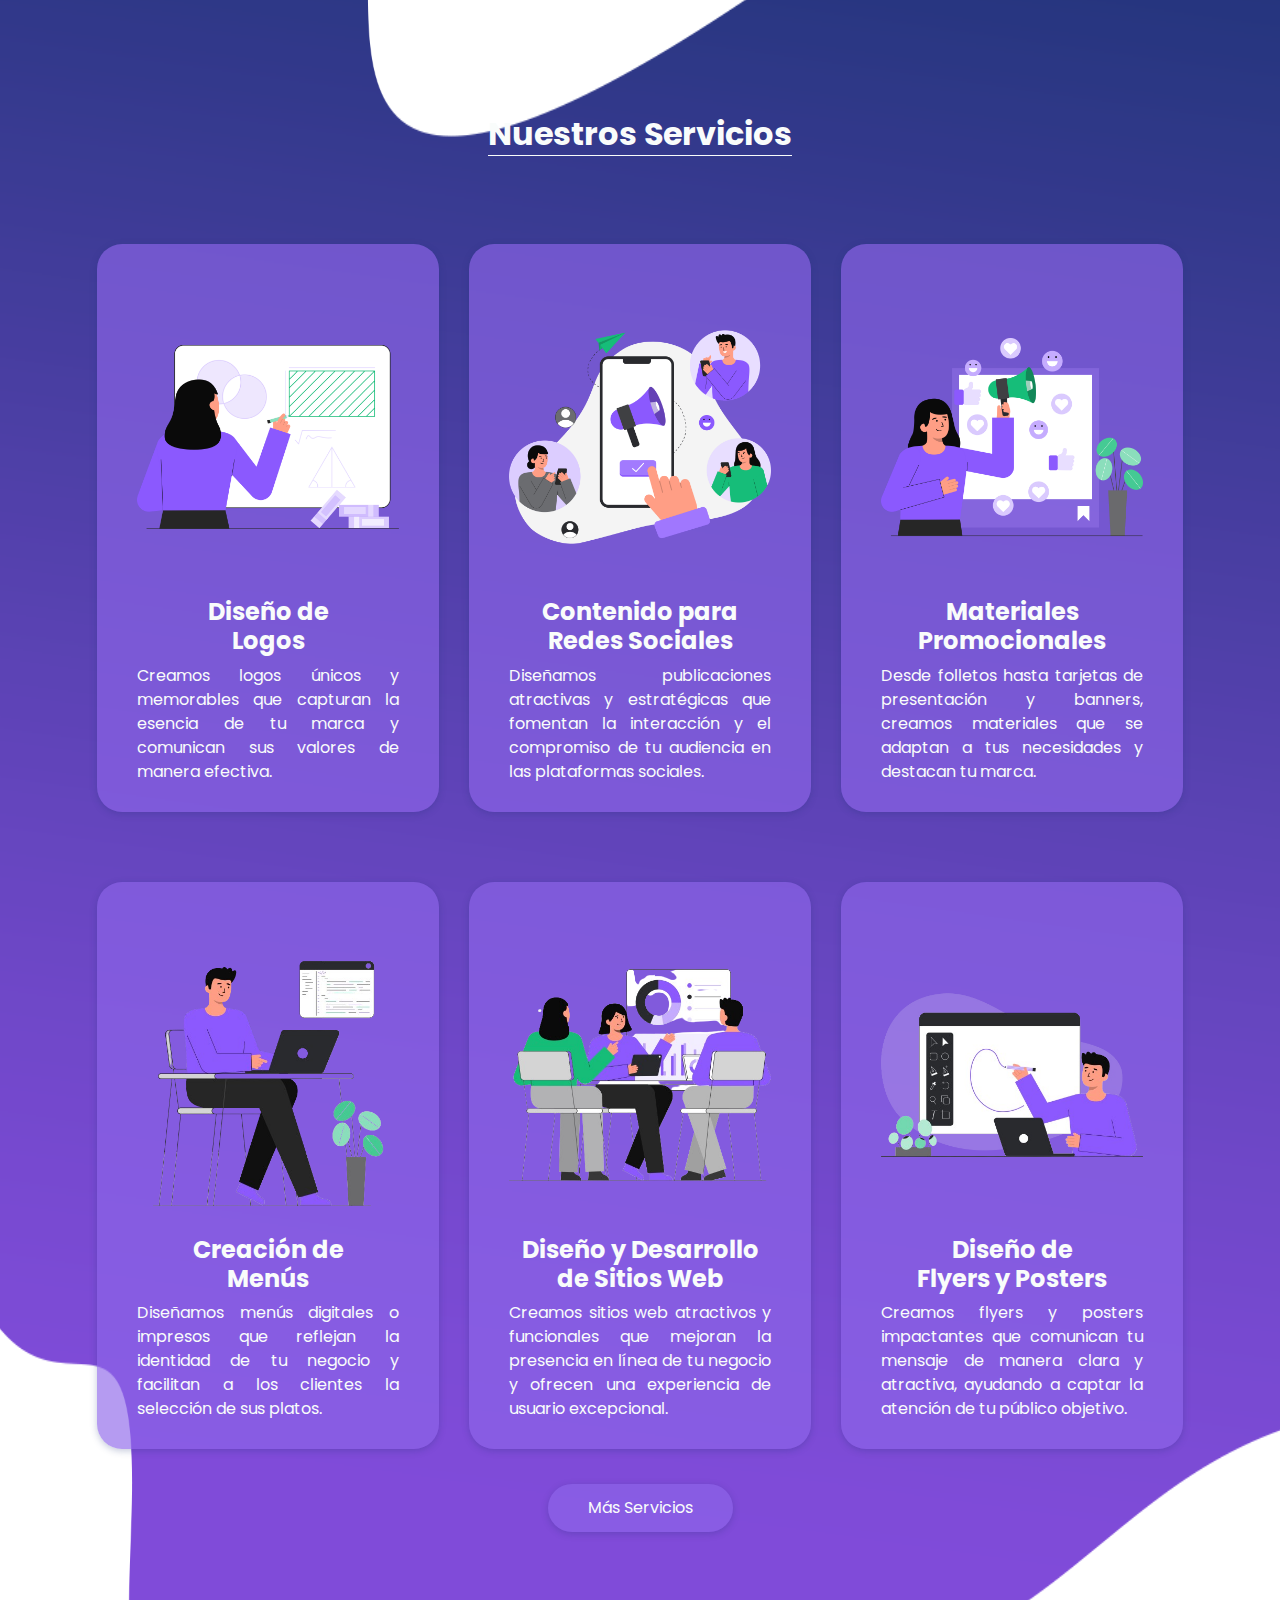
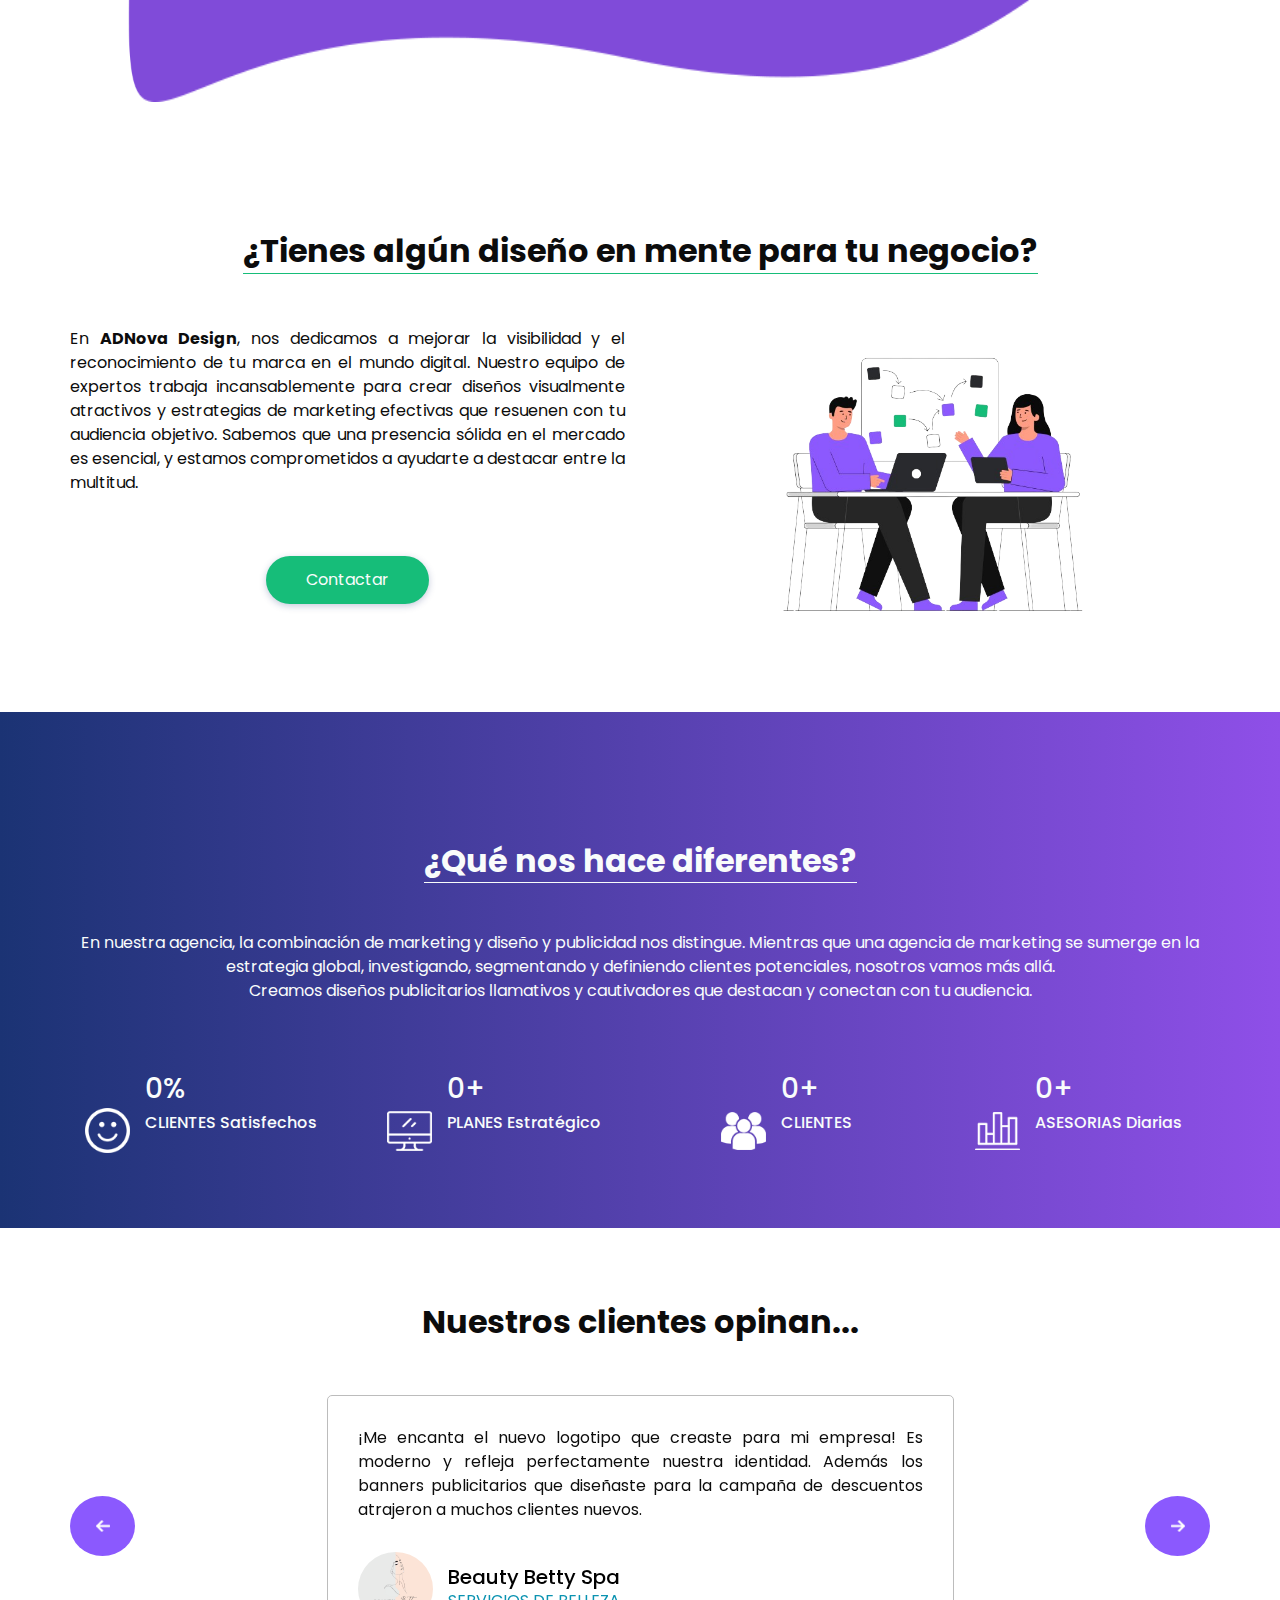
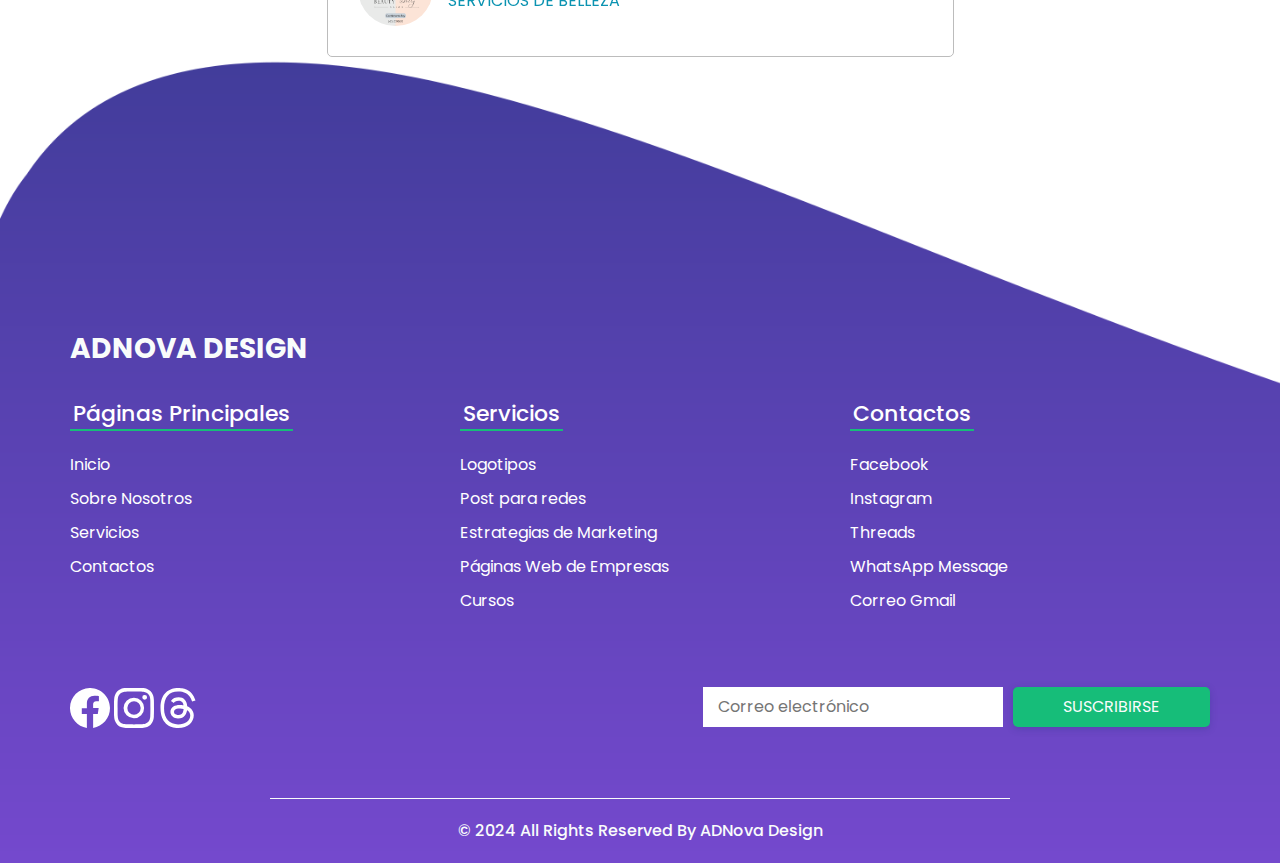
==== commit bc0261d7: "Add files via upload" ====
--- a/index.html
+++ b/index.html
@@ -256,56 +256,104 @@
       </div>
       <div class="service_container layout_padding2">
         <div class="service_box">
-          <a href="https://api.whatsapp.com/send/?phone=5359072053&text=Hola.+Me+interesa+el+servicio+de+Dise%C3%B1o+de+Logos.+%C2%BFPuede+brindarme+m%C3%A1s+informaci%C3%B3n%3F&type=phone_number&app_absent=0" target="_blank" rel="noopener noreferrer">
-          <div class="img-box">
-            <img src="imagenes/s-1.png" alt=""/>
-          </div>
-          <div class="detail-box">
-            <h4>
-              Diseño de<br/>
-              Logos              
-            </h4>
-            <p>
-              Creamos logos únicos y memorables que reflejan la identidad y los valores de tu negocio.
-            </p>
-          </div>
+          <a href="https://api.whatsapp.com/send/?phone=18632541732&text=Hola.+Me+interesa+el+servicio+de+Dise%C3%B1o+de+Logos.+%C2%BFPuede+brindarme+m%C3%A1s+informaci%C3%B3n%3F&type=phone_number&app_absent=0" target="_blank" rel="noopener noreferrer">
+            <div class="img-box">
+              <img src="imagenes/s-1.png" alt=""/>
+            </div>
+            <div class="detail-box">
+              <h4>
+                Diseño de<br/>
+                Logos              
+              </h4>
+              <p>
+                Creamos logos únicos y memorables que capturan la esencia de tu marca y comunican sus valores de manera efectiva.
+              </p>
+            </div>
           </a>
         </div>
 
         <div class="service_box">
-          <a href="https://api.whatsapp.com/send/?phone=5359072053&text=Hola.+Me+interesa+el+servicio+de+Contenido+para+Redes+Sociales.+%C2%BFPuede+brindarme+m%C3%A1s+informaci%C3%B3n%3F&type=phone_number&app_absent=0" target="_blank" rel="noopener noreferrer">
-          <div class="img-box">
-            <img src="imagenes/s-2.png" alt=""/>
-          </div>
-          <div class="detail-box">
-            <h4>
-              Contenido para<br/>
-              Redes Sociales
-                            
-            </h4>
-            <p>
-              Diseñamos publicaciones envolventes y estratégicas para tus plataformas sociales, 
-              generando interacción con tu audiencia.
-            </p>
-          </div>
+          <a href="https://api.whatsapp.com/send/?phone=18632541732&text=Hola.+Me+interesa+el+servicio+de+Contenido+para+Redes+Sociales.+%C2%BFPuede+brindarme+m%C3%A1s+informaci%C3%B3n%3F&type=phone_number&app_absent=0" target="_blank" rel="noopener noreferrer">
+            <div class="img-box">
+              <img src="imagenes/s-2.png" alt=""/>
+            </div>
+            <div class="detail-box">
+              <h4>
+                Contenido para<br/>
+                Redes Sociales
+              </h4>
+              <p>
+                Diseñamos publicaciones atractivas y estratégicas que fomentan la interacción y el compromiso de tu audiencia en las plataformas sociales.
+              </p>
+            </div>
           </a>
         </div>
 
         <div class="service_box">
-          <a href="https://api.whatsapp.com/send/?phone=5359072053&text=Hola.+Me+interesa+el+servicio+de+Materiales+Promocionales.+%C2%BFPuede+brindarme+m%C3%A1s+informaci%C3%B3n%3F&type=phone_number&app_absent=0" target="_blank" rel="noopener noreferrer">
-          <div class="img-box">
-            <img src="imagenes/s-3.png" alt=""/>
-          </div>
-          <div class="detail-box">
-            <h4>
-              Materiales<br/>
-              Promocionales  
-                          
-            </h4>
-            <p>
-              Desde folletos hasta tarjetas de presentación y banners, adaptamos nuestros diseños a tus necesidades específicas.
-            </p>
-          </div>
+          <a href="https://api.whatsapp.com/send/?phone=18632541732&text=Hola.+Me+interesa+el+servicio+de+Materiales+Promocionales.+%C2%BFPuede+brindarme+m%C3%A1s+informaci%C3%B3n%3F&type=phone_number&app_absent=0" target="_blank" rel="noopener noreferrer">
+            <div class="img-box">
+              <img src="imagenes/s-3.png" alt=""/>
+            </div>
+            <div class="detail-box">
+              <h4>
+                Materiales <br/>  
+                Promocionales          
+              </h4>
+              <p>
+                Desde folletos hasta tarjetas de presentación y banners, creamos materiales que se adaptan a tus necesidades y destacan tu marca.
+              </p>
+            </div>
+          </a>
+        </div>
+
+        <div class="service_box">
+          <a href="https://api.whatsapp.com/send/?phone=18632541732&text=Hola.+Me+interesa+el+servicio+de+Creación+de+Menús.+%C2%BFPuede+brindarme+m%C3%A1s+informaci%C3%B3n%3F&type=phone_number&app_absent=0" target="_blank" rel="noopener noreferrer">
+            <div class="img-box">
+              <img src="imagenes/slider-img4.png" alt=""/>
+            </div>
+            <div class="detail-box">
+              <h4>
+                Creación de<br/>
+                Menús              
+              </h4>
+              <p>
+                Diseñamos menús digitales o impresos que reflejan la identidad de tu negocio y facilitan a los clientes la selección de sus platos.
+              </p>
+            </div>
+          </a>
+        </div>
+
+        <div class="service_box">
+          <a href="https://api.whatsapp.com/send/?phone=18632541732&text=Hola.+Me+interesa+el+servicio+de+Dise%C3%B1o+y+Desarrollo+de+Sitios+Web.+%C2%BFPuede+brindarme+m%C3%A1s+informaci%C3%B3n%3F&type=phone_number&app_absent=0" target="_blank" rel="noopener noreferrer">
+            <div class="img-box">
+              <img src="imagenes/slider-img2.png " alt=""/>
+            </div>
+            <div class="detail-box">
+              <h4>
+                Diseño y Desarrollo<br/>
+                de Sitios Web              
+              </h4>
+              <p>
+                Creamos sitios web atractivos y funcionales que mejoran la presencia en línea de tu negocio y ofrecen una experiencia de usuario excepcional.
+              </p>
+            </div>
+          </a>
+        </div>
+
+        <div class="service_box">
+          <a href="https://api.whatsapp.com/send/?phone=18632541732&text=Hola.+Me+interesa+el+servicio+de+Dise%C3%B1o+de+Flyers+y+Posters.+%C2%BFPuede+brindarme+m%C3%A1s+informaci%C3%B3n%3F&type=phone_number&app_absent=0" target="_blank" rel="noopener noreferrer">
+            <div class="img-box">
+              <img src="imagenes/slider-img3.png" alt=""/>
+            </div>
+            <div class="detail-box">
+              <h4>
+                Diseño de<br/>
+                Flyers y Posters            
+              </h4>
+              <p>
+                Creamos flyers y posters impactantes que comunican tu mensaje de manera clara y atractiva, ayudando a captar la atención de tu público objetivo.
+              </p>
+            </div>
           </a>
         </div>
 
@@ -465,30 +513,7 @@
             </div>
           </div>
           </div>
-          <div class="carousel-item">
-            <div class="client_container layout_padding2">
-              <div class="client_text">
-                <p>
-                  Son muy preparados en lo que hacen y como lo hacen. Gracias por la asesoria brindada para mi proyecto. He aprendido muchas cosas en el trabajo junto a ADNova Design.
-                </p>
-                <div class="detail-box">
-                  <div class="img-box">
-                    <img src="imagenes/manualidadesmaranatha.jpg" alt=""/>
-                  </div>
-                  <div class="name">
-                    <a href="https://www.facebook.com/profile.php?id=61554557801464" target="_blank" rel="noopener noreferrer"> 
-                      <h5>
-                        Manualidades Maranatha
-                      </h5>
-                      <p>
-                        Emprendimiento Creativo 
-                      </p>
-                    </a>
-                  </div>
-                </div>              
-              </div>
-            </div>
-          </div>         
+                  
         </div>
         <a class="carousel-control-prev" href="#carouselExampleControls" role="button" data-slide="prev">
           <span class="sr-only">Previous</span>
--- a/css/style.css
+++ b/css/style.css
@@ -10,9 +10,10 @@
   height: 100px;
 }
 
-.img_logo{
-  width: 80px;
-  padding: 0;
+.img_logo {
+    margin-top: 70%;
+    /* width: 80px; */
+    padding: 0;
 }
 
 
@@ -50,7 +51,7 @@
 }
 
 .custom_heading-container h2 {
-  margin-top: 25px;
+  margin-top: 55px;
   font-weight: bold;
   border-bottom: 1px solid #16BD79;
   padding-bottom: 2px;
@@ -821,4 +822,4 @@
   100% {
     background-position: 0%;
   }
-}+}
--- a/css/responsive.css
+++ b/css/responsive.css
@@ -132,8 +132,6 @@
       width: 100%;
     }
   }
-  
-
 
 @media (max-width: 768px) {
   .logo { 
@@ -146,12 +144,12 @@
     width: 100%;
     height: 200px;
   }
-
+  
   .img_logo {
     margin-top: 10%;
     max-width: 100%;
-    max-height: 100%;
-  }
+    max-height: 55%;
+}
 
   .slider_section .carousel_btn-container {
     display: none;
